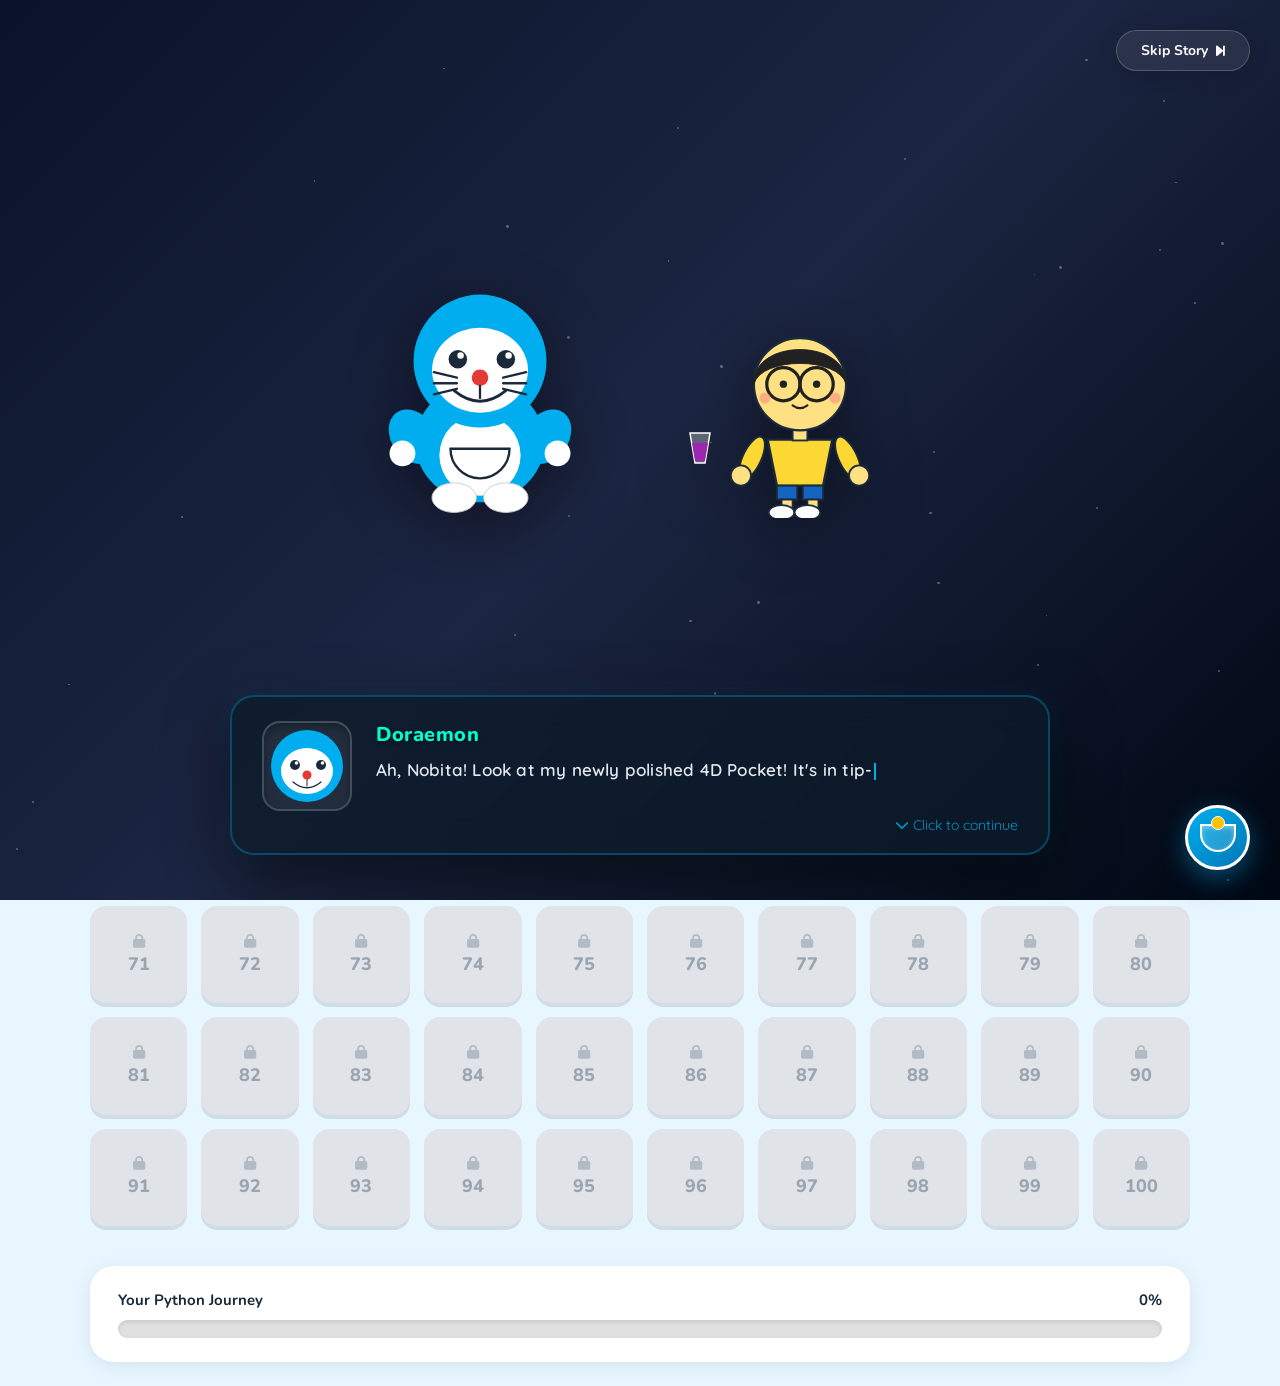
==== pybe/home.html @ c2399c95 "Fix returning to story mode on back navigation by correcting expectedLevel reset logic" ====
<!DOCTYPE html>
<html lang="en">
<head>
    <meta charset="UTF-8">
    <meta name="viewport" content="width=device-width, initial-scale=1.0">
    <title>PyBe — Choose Your Level</title>
    <link rel="preconnect" href="https://fonts.googleapis.com">
    <link href="https://fonts.googleapis.com/css2?family=Nunito:wght@400;600;700;800;900&family=Quicksand:wght@400;500;600;700&family=Fira+Code&display=swap" rel="stylesheet">
    <link rel="stylesheet" href="https://cdnjs.cloudflare.com/ajax/libs/font-awesome/6.5.0/css/all.min.css">
    <link rel="stylesheet" href="css/style.css">
</head>
<body>

    <!-- ===== SKY BACKGROUND ===== -->
    <div class="sky-bg" id="skyBg">
        <!-- Sun (morning & day) -->
        <div class="sky-sun" id="skySun"></div>

        <!-- Evening glow -->
        <div class="evening-glow"></div>

        <!-- Night moon -->
        <div class="night-moon"></div>

        <!-- Night stars container -->
        <div class="night-stars" id="nightStars"></div>

        <!-- Clouds -->
        <div class="cloud c1"></div>
        <div class="cloud c2"></div>
        <div class="cloud c3"></div>
        <div class="cloud c4"></div>
        <div class="cloud c5"></div>
    </div>

    <!-- ===== FLOATING GADGETS ===== -->
    <div class="gadget-icon anywhere-door">
        <div class="door-frame">
            <div class="door-inner"></div>
        </div>
    </div>
    <div class="gadget-icon helicopter">
        <div class="heli-body"></div>
        <div class="heli-blade"></div>
        <div class="heli-tail"></div>
    </div>
    <div class="gadget-icon flashlight">
        <div class="flashlight-body"></div>
        <div class="flashlight-beam"></div>
    </div>
    <div class="gadget-icon gadget-gear g1"><i class="fas fa-cog"></i></div>
    <div class="gadget-icon gadget-gear g2"><i class="fas fa-star"></i></div>
    <div class="gadget-icon gadget-gear g3"><i class="fas fa-bolt"></i></div>

    <!-- ===== DORAEMON CORNER MASCOT ===== -->
    <div class="mascot-corner" id="mascotCorner">
        <div class="mascot-bubble" id="mascotBubble">
            <p class="mascot-text" id="mascotText"></p>
        </div>
        <div class="mascot-doraemon" id="mascotDoraemon">
            <svg viewBox="0 0 200 260" xmlns="http://www.w3.org/2000/svg">
                <!-- Body -->
                <ellipse cx="100" cy="178" rx="70" ry="65" fill="#00AEEF"/>
                <!-- White belly -->
                <ellipse cx="100" cy="192" rx="44" ry="44" fill="#FFFFFF"/>
                <!-- Red bow -->
                <circle cx="79" cy="130" r="14" fill="#E53935"/>
                <circle cx="121" cy="130" r="14" fill="#E53935"/>
                <polygon points="100,122 91,137 109,137" fill="#E53935"/>
                <!-- Head -->
                <circle cx="100" cy="90" r="72" fill="#00AEEF"/>
                <!-- White face -->
                <ellipse cx="100" cy="100" rx="52" ry="46" fill="#FFFFFF"/>
                <!-- Eyes -->
                <ellipse cx="74" cy="86" rx="15" ry="18" fill="#FFFFFF"/>
                <ellipse cx="126" cy="86" rx="15" ry="18" fill="#FFFFFF"/>
                <circle cx="76" cy="88" r="10" fill="#1A2A3A"/>
                <circle cx="128" cy="88" r="10" fill="#1A2A3A"/>
                <circle cx="79" cy="84" r="3.5" fill="#FFFFFF"/>
                <circle cx="131" cy="84" r="3.5" fill="#FFFFFF"/>
                <!-- Nose -->
                <circle cx="100" cy="108" r="9" fill="#E53935"/>
                <line x1="100" y1="117" x2="100" y2="130" stroke="#1A2A3A" stroke-width="2.5" stroke-linecap="round"/>
                <!-- Smile -->
                <path d="M 72 122 Q 100 145 128 122" stroke="#1A2A3A" stroke-width="3" fill="none" stroke-linecap="round"/>
                <!-- Whiskers -->
                <line x1="50" y1="102" x2="75" y2="108" stroke="#1A2A3A" stroke-width="2.5" stroke-linecap="round"/>
                <line x1="50" y1="114" x2="75" y2="114" stroke="#1A2A3A" stroke-width="2.5" stroke-linecap="round"/>
                <line x1="50" y1="126" x2="75" y2="120" stroke="#1A2A3A" stroke-width="2.5" stroke-linecap="round"/>
                <line x1="150" y1="102" x2="125" y2="108" stroke="#1A2A3A" stroke-width="2.5" stroke-linecap="round"/>
                <line x1="150" y1="114" x2="125" y2="114" stroke="#1A2A3A" stroke-width="2.5" stroke-linecap="round"/>
                <line x1="150" y1="126" x2="125" y2="120" stroke="#1A2A3A" stroke-width="2.5" stroke-linecap="round"/>
                <!-- Ears -->
                <circle cx="52" cy="30" r="20" fill="#00AEEF"/>
                <circle cx="148" cy="30" r="20" fill="#00AEEF"/>
                <circle cx="52" cy="30" r="11" fill="#E53935"/>
                <circle cx="148" cy="30" r="11" fill="#E53935"/>
                <!-- Arms -->
                <ellipse cx="28" cy="172" rx="24" ry="32" fill="#00AEEF" transform="rotate(-35 28 172)"/>
                <ellipse cx="172" cy="172" rx="24" ry="32" fill="#00AEEF" transform="rotate(35 172 172)"/>
                <!-- Legs -->
                <ellipse cx="68" cy="238" rx="26" ry="18" fill="#00AEEF"/>
                <ellipse cx="132" cy="238" rx="26" ry="18" fill="#00AEEF"/>
                <!-- Pocket -->
                <ellipse cx="100" cy="208" rx="28" ry="20" fill="#FFC107" opacity="0.75"/>
            </svg>
        </div>
    </div>

    <!-- ===== HOVER TOOLTIP ===== -->
    <div class="level-tooltip" id="levelTooltip">
        <div class="tooltip-title" id="tooltipTitle"></div>
        <div class="tooltip-concept" id="tooltipConcept"></div>
    </div>

    <!-- ===== MAIN WRAPPER ===== -->
    <div class="home-wrapper" id="homeWrapper">

        <!-- Navbar -->
        <div class="navbar">
            <div class="nav-logo">
                <svg width="36" height="36" viewBox="0 0 200 220" xmlns="http://www.w3.org/2000/svg">
                    <ellipse cx="100" cy="155" rx="65" ry="60" fill="#00AEEF"/>
                    <ellipse cx="100" cy="165" rx="40" ry="40" fill="#FFFFFF"/>
                    <circle cx="80" cy="115" r="12" fill="#E53935"/>
                    <circle cx="120" cy="115" r="12" fill="#E53935"/>
                    <polygon points="100,108 92,122 108,122" fill="#E53935"/>
                    <circle cx="100" cy="80" r="68" fill="#00AEEF"/>
                    <ellipse cx="100" cy="88" rx="50" ry="42" fill="#FFFFFF"/>
                    <ellipse cx="75" cy="75" rx="14" ry="17" fill="#FFFFFF"/>
                    <ellipse cx="125" cy="75" rx="14" ry="17" fill="#FFFFFF"/>
                    <circle cx="77" cy="77" r="9" fill="#1A2A3A"/>
                    <circle cx="127" cy="77" r="9" fill="#1A2A3A"/>
                    <circle cx="80" cy="73" r="3" fill="#FFFFFF"/>
                    <circle cx="130" cy="73" r="3" fill="#FFFFFF"/>
                    <circle cx="100" cy="95" r="8" fill="#E53935"/>
                    <path d="M 75 110 Q 100 130 125 110" stroke="#1A2A3A" stroke-width="2.5" fill="none" stroke-linecap="round"/>
                    <circle cx="55" cy="28" r="18" fill="#00AEEF"/>
                    <circle cx="145" cy="28" r="18" fill="#00AEEF"/>
                    <circle cx="55" cy="28" r="10" fill="#E53935"/>
                    <circle cx="145" cy="28" r="10" fill="#E53935"/>
                    <ellipse cx="38" cy="150" rx="18" ry="25" fill="#00AEEF" transform="rotate(-20 38 150)"/>
                    <ellipse cx="162" cy="150" rx="18" ry="25" fill="#00AEEF" transform="rotate(20 162 150)"/>
                    <ellipse cx="70" cy="210" rx="22" ry="16" fill="#00AEEF"/>
                    <ellipse cx="130" cy="210" rx="22" ry="16" fill="#00AEEF"/>
                </svg>
                Py<span>Be</span>
            </div>
            <div class="nav-progress">
                <i class="fas fa-fire"></i>
                <span id="navProgressText">0 / 100 Cleared</span>
            </div>
            <div class="nav-streak" id="navStreak" style="display:none;">
                <i class="fas fa-fire streak-flame"></i>
                <span id="navStreakText"></span>
            </div>
        </div>

        <!-- Level Grid -->
        <div class="level-grid" id="levelGrid"></div>

        <!-- Progress Bar Section -->
        <div class="progress-section">
            <div class="progress-label">
                <span>Your Python Journey</span>
                <span id="progressPercent">0%</span>
            </div>
            <div class="progress-track">
                <div class="progress-fill" id="progressFill"></div>
            </div>
        </div>

    </div><!-- end home-wrapper -->

    <!-- ===== GADGET UNLOCK OVERLAY ===== -->
    <div class="gadget-unlock-overlay" id="gadgetUnlockOverlay">
        <div class="portal-effect"></div>
        <div class="unlock-card">
            <div class="unlock-title">New Gadget Unlocked!</div>
            <div class="unlock-gadget-icon" id="unlockGadgetIcon">🚁</div>
            <div class="unlock-name" id="unlockGadgetName">Bamboo Copter</div>
            <div class="unlock-desc" id="unlockGadgetDesc">Flies over code obstacles. Unlocks advanced stepper shortcuts.</div>
            <button class="claim-btn" id="claimGadgetBtn">Claim Gadget 🎒</button>
        </div>
    </div>

    <!-- ===== POCKET INVENTORY MODAL ===== -->
    <div class="pocket-modal" id="pocketModal">
        <div class="pocket-content">
            <div class="pocket-header">
                <div class="pocket-title">
                    <i class="fas fa-shopping-bag"></i> Nobita's 4D Pocket
                </div>
                <button class="pocket-close" id="pocketCloseBtn">
                    <i class="fas fa-times"></i>
                </button>
            </div>
            <div class="pocket-grid" id="pocketGrid">
                <!-- Populated by JS -->
            </div>
            <div class="gadget-detail-panel" id="gadgetDetailPanel">
                <div class="gadget-detail-header">
                    <div class="gadget-detail-icon" id="detailGadgetIcon">🚁</div>
                    <div class="gadget-detail-title-block">
                        <div class="gadget-detail-title" id="detailGadgetTitle">Bamboo Copter</div>
                        <div class="gadget-detail-milestone" id="detailGadgetMilestone">Unlocked at Level 10</div>
                    </div>
                </div>
                <div class="gadget-detail-desc" id="detailGadgetDesc">Flies over code obstacles. Unlocks advanced stepper shortcuts.</div>
            </div>
        </div>
    </div>

    <!-- Confetti Canvas -->
    <canvas id="confetti-canvas"></canvas>

    <script src="js/progress.js"></script>
    <script src="js/levels_data.js"></script>
    <script src="js/levels.js"></script>
    <script src="js/floating_pocket.js"></script>
    <script src="js/xp_system.js"></script>
    <script>
    (function () {
        const TOTAL_LEVELS = 100;

        // ── Day / Night cycle ──────────────────────────────────
        const hour = new Date().getHours();
        let timePeriod = 'day';
        if (hour >= 6 && hour < 9)       timePeriod = 'morning';
        else if (hour >= 9 && hour < 17)  timePeriod = 'day';
        else if (hour >= 17 && hour < 20) timePeriod = 'evening';
        else                              timePeriod = 'night';

        document.body.classList.add(`time-${timePeriod}`);

        // Generate random stars for night sky
        if (timePeriod === 'night') {
            const starsContainer = document.getElementById('nightStars');
            if (starsContainer) {
                for (let i = 0; i < 60; i++) {
                    const star = document.createElement('div');
                    star.className = 'night-star';
                    star.style.cssText = `
                        left: ${Math.random() * 100}%;
                        top:  ${Math.random() * 70}%;
                        width:  ${Math.random() * 3 + 1}px;
                        height: ${Math.random() * 3 + 1}px;
                        animation-delay: ${Math.random() * 3}s;
                        animation-duration: ${Math.random() * 2 + 1.5}s;
                    `;
                    starsContainer.appendChild(star);
                }
            }
        }

        // One-time reset to ensure testing progress starts fresh
        if (!localStorage.getItem('pybe_journey_reset_v5')) {
            localStorage.removeItem('pybe_progress_v1');
            localStorage.removeItem('pybe_student_name');
            localStorage.removeItem('pybe_project_code');
            localStorage.removeItem('pybe_github_link');
            localStorage.removeItem('pybe_project_type');
            localStorage.setItem('pybe_journey_reset_v5', 'true');
        }

        // ── Load progress ──────────────────────────────────────
        let progress = window.PyBe ? window.PyBe.getProgress() : { currentLevel: 0, completed: [] };


        // ── Build 10×10 grid ────────────────────────────────────
        const grid = document.getElementById('levelGrid');
        
        function buildGrid() {
            if (!grid) return;
            grid.innerHTML = '';
            for (let lvl = 1; lvl <= TOTAL_LEVELS; lvl++) {
                const card = document.createElement('div');
                card.className = 'level-card';
                card.dataset.level = lvl;

                let state = 'locked';
                if (progress.completed.includes(lvl)) state = 'completed';
                else if (progress.currentLevel > 0 && lvl <= progress.currentLevel) state = 'unlocked';
                card.classList.add(state);

                if (lvl === progress.currentLevel && state === 'unlocked') {
                    card.classList.add('current');
                }

                // Locked cards still show their level number (greyed out) with a lock icon
                if (state === 'locked') {
                    card.innerHTML = `
                        <i class="fas fa-lock" style="font-size: clamp(10px, 2vw, 14px); margin-bottom: 4px; opacity: 0.65;"></i>
                        <span class="card-num">${lvl}</span>
                    `;
                } else {
                    // Stars for completed based on attempts
                    let starsHTML = '';
                    if (state === 'completed') {
                        const attempts = (progress.attempts && progress.attempts[lvl]) || 1;
                        let stars = 5;
                        if (attempts === 2) stars = 4;
                        else if (attempts === 3) stars = 3;
                        else if (attempts === 4 || attempts === 5) stars = 2;
                        else if (attempts > 5) stars = 1;

                        starsHTML = `<div class="card-stars">${Array(stars).fill('<i class="fas fa-star"></i>').join('')}</div>`;
                    }
                    card.innerHTML = `
                        ${starsHTML}
                        <span class="card-num">${lvl}</span>
                        ${state === 'completed' ? '<i class="fas fa-check card-check"></i>' : ''}
                    `;
                }

                // Click handler
                card.addEventListener('click', () => {
                    if (state === 'locked') {
                        card.classList.remove('shake');
                        void card.offsetWidth; // reflow to restart animation
                        card.classList.add('shake');
                        return;
                    }
                    window.location.href = `level.html?id=${lvl}`;
                });

                // 3D tilt + tooltip
                card.addEventListener('mousemove', (e) => {
                    if (state === 'locked') return;
                    const rect = card.getBoundingClientRect();
                    const x = e.clientX - rect.left;
                    const y = e.clientY - rect.top;
                    const centerX = rect.width / 2;
                    const centerY = rect.height / 2;
                    const rotateX = ((y - centerY) / centerY) * -12;
                    const rotateY = ((x - centerX) / centerX) * 12;
                    card.style.transform = `perspective(600px) rotateX(${rotateX}deg) rotateY(${rotateY}deg) translateY(-4px)`;

                    // Tooltip positioning
                    const tooltip = document.getElementById('levelTooltip');
                    const ttTitle = document.getElementById('tooltipTitle');
                    const ttConcept = document.getElementById('tooltipConcept');
                    if (tooltip) {
                        const lvlData = window.levels && window.levels[lvl - 1];
                        const chapterTitles = [
                            'First Steps', 'Variables', 'User Input', 'Conditions',
                            'Loops', 'Functions', 'Lists', 'Dictionaries',
                            'File Handling', 'Projects'
                        ];
                        const chapter = chapterTitles[Math.floor((lvl - 1) / 10)] || 'Projects';

                        if (lvlData) {
                            if (ttTitle) ttTitle.textContent = `Level ${lvl} — ${lvlData.title}`;
                            if (ttConcept) ttConcept.textContent = lvlData.concept;
                        } else {
                            if (ttTitle) ttTitle.textContent = `Level ${lvl}`;
                            if (ttConcept) ttConcept.textContent = `Chapter: ${chapter}`;
                        }
                        const tx = e.clientX + 16;
                        const ty = e.clientY - 10;
                        tooltip.style.left = tx + 'px';
                        tooltip.style.top  = ty + 'px';
                        tooltip.classList.add('visible');
                    }
                });

                card.addEventListener('mouseleave', () => {
                    card.style.transform = '';
                    const tooltip = document.getElementById('levelTooltip');
                    if (tooltip) tooltip.classList.remove('visible');
                });

                grid.appendChild(card);
            }
        }

        buildGrid();

        // ── Update progress display ─────────────────────────────
        const completed = progress.completed.length;
        const pct = Math.round((completed / TOTAL_LEVELS) * 100);

        const navText = document.getElementById('navProgressText');
        if (navText) navText.textContent = `${completed} / ${TOTAL_LEVELS} Cleared`;

        // Streak display
        const streak = progress.streak || 0;
        const streakEl = document.getElementById('navStreak');
        const streakTextEl = document.getElementById('navStreakText');
        if (streak > 0 && streakEl && streakTextEl) {
            streakEl.style.display = 'flex';
            streakTextEl.textContent = `${streak} day streak`;
        }

        const pctText = document.getElementById('progressPercent');
        if (pctText) pctText.textContent = `${pct}%`;

        const fill = document.getElementById('progressFill');
        if (fill) fill.style.width = `${pct}%`;

        // ── Doraemon Mascot messages ─────────────────────────
        const mascotText     = document.getElementById('mascotText');
        const mascotBubble   = document.getElementById('mascotBubble');
        const mascotDoraemon = document.getElementById('mascotDoraemon');
        const currentLvl = progress.currentLevel;

        function pickMessage(lvl) {
            if (completed === 100)         return { mood: 'excited', text: "YOU DID IT! 🎉 All 100 levels conquered! You are now a TRUE Python wizard! 🌟" };
            if (lvl === 0 && completed === 0) return { mood: 'happy',   text: "Welcome! Are you ready to start your Python journey? 🚀" };
            if (lvl === 1 && completed === 0) return { mood: 'happy',   text: "Hey future Python wizard! I'm Doraemon. Pick a level and let's start the adventure! 🚀" };
            if (lvl <= 5)                  return { mood: 'happy',   text: "You're off to a great start! Every Python master was once a beginner. Keep going! 💪" };
            if (lvl <= 15)                 return { mood: 'happy',   text: "Variables are like magic boxes — store anything in them! You're doing amazing! ✨" };
            if (lvl <= 30)                 return { mood: 'happy',   text: "Conditionals are like my Anywhere Door — different choices, different paths! 🚪" };
            if (lvl <= 50)                 return { mood: 'happy',   text: "Loops spin like my Bamboo Copter — round and round until the job is done! 🔄" };
            if (lvl <= 70)                 return { mood: 'happy',   text: "Halfway champion! Functions are like my gadget pouch — pack once, use anywhere! 🎒" };
            if (lvl <= 90)                 return { mood: 'happy',   text: "Advanced zone! Lists & dictionaries are like my pocket — organized power! 📦" };
            return { mood: 'happy', text: "Almost at Level 100! You're unstoppable — like a true Python hero! 🏆" };
        }

        const msg = pickMessage(currentLvl);
        if (mascotText)     mascotText.textContent = msg.text;
        if (mascotDoraemon) mascotDoraemon.className = `mascot-doraemon mood-${msg.mood}`;

        // Show bubble after short delay
        setTimeout(() => { if (mascotBubble) mascotBubble.classList.add('visible'); }, 1800);

        // Toggle bubble on mascot click
        if (mascotDoraemon) {
            mascotDoraemon.addEventListener('click', () => {
                if (mascotBubble) mascotBubble.classList.toggle('visible');
            });
        }

        // ── Confetti on completed levels ─────────────────────────
        const confettiCanvas = document.getElementById('confetti-canvas');
        
        function triggerConfettiExplosion() {
            if (!confettiCanvas) return;
            confettiCanvas.height = window.innerHeight;
            confettiCanvas.width = window.innerWidth;
            const ctx = confettiCanvas.getContext('2d');
            const pieces = [];
            const colors = ['#00AEEF', '#E53935', '#FFC107', '#4CAF50', '#FF69B4', '#9C27B0'];

            for (let i = 0; i < 80; i++) {
                pieces.push({
                    x: Math.random() * confettiCanvas.width,
                    y: Math.random() * confettiCanvas.height - confettiCanvas.height,
                    w: Math.random() * 10 + 5,
                    h: Math.random() * 6 + 3,
                    color: colors[Math.floor(Math.random() * colors.length)],
                    rot: Math.random() * 360,
                    rotSpeed: (Math.random() - 0.5) * 8,
                    speedY: Math.random() * 3 + 2,
                    speedX: (Math.random() - 0.5) * 2,
                    osc: Math.random() * Math.PI * 2,
                });
            }

            let frame = 0;
            function drawConfetti() {
                ctx.clearRect(0, 0, confettiCanvas.width, confettiCanvas.height);
                pieces.forEach(p => {
                    p.y += p.speedY;
                    p.x += p.speedX + Math.sin(p.osc) * 0.5;
                    p.osc += 0.04;
                    p.rot += p.rotSpeed;

                    ctx.save();
                    ctx.translate(p.x, p.y);
                    ctx.rotate(p.rot * Math.PI / 180);
                    ctx.fillStyle = p.color;
                    ctx.globalAlpha = p.y > confettiCanvas.height ? Math.max(0, 1 - (p.y - confettiCanvas.height) / 200) : 1;
                    ctx.fillRect(-p.w / 2, -p.h / 2, p.w, p.h);
                    ctx.restore();
                });
                frame++;
                if (frame < 180) requestAnimationFrame(drawConfetti);
                else ctx.clearRect(0, 0, confettiCanvas.width, confettiCanvas.height);
            }
            drawConfetti();
        }

        if (confettiCanvas && completed > 0) {
            triggerConfettiExplosion();
        }

        // ── Level Unlock Animation ─────────────────────────────
        function animateLevelUnlock(levelId) {
            const card = document.querySelector(`.level-card[data-level="${levelId}"]`);
            if (!card) return;
            
            card.scrollIntoView({ behavior: 'smooth', block: 'center' });
            
            card.style.transition = 'all 0.8s cubic-bezier(0.175, 0.885, 0.32, 1.275)';
            card.style.transform = 'scale(1.4) rotate(8deg)';
            card.style.boxShadow = '0 0 35px rgba(0, 174, 239, 0.8)';
            card.style.zIndex = '1000';
            
            setTimeout(() => {
                card.style.transform = 'scale(1)';
                card.style.boxShadow = '';
                card.style.zIndex = '';
                triggerConfettiExplosion();
            }, 1000);
        }

        // ── Full-Screen Animated Story Mode ──────────────────────────
        function showStoryMode() {
            const storyContainer = document.createElement('div');
            storyContainer.className = 'story-container';
            storyContainer.id = 'storyContainer';
            
            // Build Cinematic Stars
            let starsHTML = '';
            for (let i = 0; i < 40; i++) {
                const left = Math.random() * 100;
                const top = Math.random() * 100;
                const size = Math.random() * 2 + 1;
                const delay = Math.random() * 3;
                starsHTML += `<div class="story-star" style="left:${left}%; top:${top}%; width:${size}px; height:${size}px; animation-delay:${delay}s;"></div>`;
            }

            storyContainer.innerHTML = `
                <div class="story-stars">${starsHTML}</div>
                <button class="story-skip-btn" id="storySkipBtn">
                    <span>Skip Story</span>
                    <i class="fas fa-step-forward"></i>
                </button>
                
                <div class="story-scene">
                    <!-- Doraemon character on the left -->
                    <div class="story-character story-doraemon float" id="storyDoraemon">
                        <svg viewBox="0 0 200 260" width="100%" height="100%" xmlns="http://www.w3.org/2000/svg">
                            <!-- Body -->
                            <ellipse cx="100" cy="178" rx="70" ry="65" fill="#00AEEF"/>
                            <!-- White belly -->
                            <ellipse cx="100" cy="192" rx="44" ry="44" fill="#FFFFFF"/>
                            <!-- Red bow -->
                            <circle cx="79" cy="130" r="14" fill="#E53935"/>
                            <circle cx="121" cy="130" r="14" fill="#E53935"/>
                            <polygon points="100,122 91,137 109,137" fill="#E53935"/>
                            <!-- Head -->
                            <circle cx="100" cy="90" r="72" fill="#00AEEF"/>
                            <!-- White face -->
                            <ellipse cx="100" cy="100" rx="52" ry="46" fill="#FFFFFF"/>
                            <!-- Eyes -->
                            <g id="doraEyes">
                                <ellipse cx="74" cy="86" rx="15" ry="18" fill="#FFFFFF"/>
                                <ellipse cx="126" cy="86" rx="15" ry="18" fill="#FFFFFF"/>
                                <circle cx="76" cy="88" r="10" fill="#1A2A3A"/>
                                <circle cx="128" cy="88" r="10" fill="#1A2A3A"/>
                                <circle cx="79" cy="84" r="3.5" fill="#FFFFFF"/>
                                <circle cx="131" cy="84" r="3.5" fill="#FFFFFF"/>
                            </g>
                            <!-- Nose -->
                            <circle cx="100" cy="108" r="9" fill="#E53935"/>
                            <line x1="100" y1="117" x2="100" y2="130" stroke="#1A2A3A" stroke-width="2.5" stroke-linecap="round"/>
                            <!-- Smile -->
                            <path id="doraMouth" d="M 72 122 Q 100 145 128 122" stroke="#1A2A3A" stroke-width="3" fill="none" stroke-linecap="round"/>
                            <!-- Whiskers -->
                            <line x1="50" y1="102" x2="75" y2="108" stroke="#1A2A3A" stroke-width="2.5" stroke-linecap="round"/>
                            <line x1="50" y1="114" x2="75" y2="114" stroke="#1A2A3A" stroke-width="2.5" stroke-linecap="round"/>
                            <line x1="50" y1="126" x2="75" y2="120" stroke="#1A2A3A" stroke-width="2.5" stroke-linecap="round"/>
                            <line x1="150" y1="102" x2="125" y2="108" stroke="#1A2A3A" stroke-width="2.5" stroke-linecap="round"/>
                            <line x1="150" y1="114" x2="125" y2="114" stroke="#1A2A3A" stroke-width="2.5" stroke-linecap="round"/>
                            <line x1="150" y1="126" x2="125" y2="120" stroke="#1A2A3A" stroke-width="2.5" stroke-linecap="round"/>
                            <!-- Arms -->
                            <ellipse cx="28" cy="172" rx="24" ry="32" fill="#00AEEF" transform="rotate(-35 28 172)"/>
                            <ellipse cx="172" cy="172" rx="24" ry="32" fill="#00AEEF" transform="rotate(35 172 172)"/>
                            <circle cx="16" cy="190" r="14" fill="#FFFFFF"/>
                            <circle cx="184" cy="190" r="14" fill="#FFFFFF"/>
                            <!-- Legs -->
                            <ellipse cx="72" cy="238" rx="24" ry="16" fill="#FFFFFF" stroke="#CCCCCC" stroke-width="1"/>
                            <ellipse cx="128" cy="238" rx="24" ry="16" fill="#FFFFFF" stroke="#CCCCCC" stroke-width="1"/>
                            <!-- Pocket -->
                            <path id="doraPocket" d="M 68 185 A 32 32 0 0 0 132 185 Z" fill="#FFFFFF" stroke="#1A2A3A" stroke-width="2.5"/>
                        </svg>
                        <div class="sparks-container"></div>
                    </div>

                    <!-- Nobita character on the right -->
                    <div class="story-character story-nobita float" id="storyNobita">
                        <svg viewBox="0 0 200 260" width="100%" height="100%" xmlns="http://www.w3.org/2000/svg">
                            <!-- Body / Clothes -->
                            <!-- Yellow Shirt -->
                            <path d="M 65 175 L 135 175 L 125 225 L 75 225 Z" fill="#FDD835" stroke="#1A2A3A" stroke-width="2.5"/>
                            <rect x="75" y="225" width="22" height="15" fill="#1565C0" stroke="#1A2A3A" stroke-width="2"/> <!-- blue shorts left -->
                            <rect x="103" y="225" width="22" height="15" fill="#1565C0" stroke="#1A2A3A" stroke-width="2"/> <!-- blue shorts right -->
                            <!-- Arms -->
                            <ellipse cx="48" cy="195" rx="10" ry="25" fill="#FDD835" transform="rotate(25 48 195)" stroke="#1A2A3A" stroke-width="2"/>
                            <circle cx="36" cy="214" r="11" fill="#FFE082" stroke="#1A2A3A" stroke-width="2"/> <!-- Left hand -->
                            <ellipse cx="152" cy="195" rx="10" ry="25" fill="#FDD835" transform="rotate(-25 152 195)" stroke="#1A2A3A" stroke-width="2"/>
                            <circle cx="164" cy="214" r="11" fill="#FFE082" stroke="#1A2A3A" stroke-width="2"/> <!-- Right hand -->
                            <!-- Legs -->
                            <rect x="80" y="240" width="12" height="16" fill="#FFE082" stroke="#1A2A3A" stroke-width="2"/>
                            <rect x="108" y="240" width="12" height="16" fill="#FFE082" stroke="#1A2A3A" stroke-width="2"/>
                            <ellipse cx="80" cy="254" rx="14" ry="8" fill="#FFFFFF" stroke="#1A2A3A" stroke-width="2"/>
                            <ellipse cx="108" cy="254" rx="14" ry="8" fill="#FFFFFF" stroke="#1A2A3A" stroke-width="2"/>
                            <!-- Neck -->
                            <rect x="92" y="160" width="16" height="16" fill="#FFE082" stroke="#1A2A3A" stroke-width="2"/>
                            <!-- Head -->
                            <circle cx="100" cy="115" r="50" fill="#FFE082" stroke="#1A2A3A" stroke-width="2.5"/>
                            <!-- Hair -->
                            <path d="M 50 115 C 48 65, 152 65, 150 115 C 142 85, 58 85, 50 115 Z" fill="#212121" stroke="#212121" stroke-width="1"/>
                            <!-- Glasses -->
                            <circle cx="82" cy="115" r="18" fill="none" stroke="#212121" stroke-width="3.5"/>
                            <circle cx="118" cy="115" r="18" fill="none" stroke="#212121" stroke-width="3.5"/>
                            <line x1="100" y1="115" x2="100" y2="115" stroke="#212121" stroke-width="3.5"/> <!-- bridge -->
                            <!-- Eyes -->
                            <g id="nobiEyes">
                                <circle cx="82" cy="115" r="4" fill="#212121"/>
                                <circle cx="118" cy="115" r="4" fill="#212121"/>
                            </g>
                            <!-- Cheeks (Blush) -->
                            <circle cx="62" cy="130" r="6" fill="#FF8A80" opacity="0.6"/>
                            <circle cx="138" cy="130" r="6" fill="#FF8A80" opacity="0.6"/>
                            <!-- Mouth -->
                            <path id="nobiMouth" d="M 92 138 Q 100 144 108 138" stroke="#212121" stroke-width="2.5" fill="none" stroke-linecap="round"/>
                        </svg>
                        <!-- Juice glass in hand -->
                        <div class="juice-glass" id="juiceGlass">
                            <svg viewBox="0 0 30 40" width="100%" height="100%">
                                <path d="M 5 5 L 25 5 L 20 35 L 10 35 Z" fill="rgba(255,255,255,0.3)" stroke="#fff" stroke-width="1.5"/>
                                <path d="M 7 15 L 23 15 L 20 33 L 10 33 Z" fill="#9c27b0"/>
                            </svg>
                        </div>
                    </div>
                </div>

                <div class="story-dialogue-box" id="storyDialogueBox">
                    <div class="dialogue-avatar-container" id="dialogueAvatar">
                        <!-- Initialized by JS -->
                    </div>
                    <div class="dialogue-text-container">
                        <div class="dialogue-speaker-name" id="dialogueSpeaker">Doraemon</div>
                        <div class="dialogue-subtitles" id="dialogueText">...</div>
                        <div class="dialogue-next-prompt"><i class="fas fa-chevron-down"></i> Click to continue</div>
                    </div>
                </div>

                <div class="story-cta-container">
                    <button class="story-cta-btn" id="storyCtaBtn">
                        Start Python Adventure 🚀
                    </button>
                </div>
            `;

            document.body.appendChild(storyContainer);

            // Dialogue sequence data
            const storySteps = [
                {
                    speaker: "Doraemon",
                    mood: "happy",
                    text: "Ah, Nobita! Look at my newly polished 4D Pocket! It's in tip-top shape today!",
                    action: () => {}
                },
                {
                    speaker: "Nobita",
                    mood: "happy",
                    text: "Wow Doraemon, that's amazing! Hey, check out this grape juice I got!",
                    action: () => {}
                },
                {
                    speaker: "Nobita",
                    mood: "tripping",
                    text: "Whoa-whoa! *TRIPS* ... AHHH!",
                    action: () => {
                        const nobi = document.getElementById('storyNobita');
                        const dora = document.getElementById('storyDoraemon');
                        if (nobi) {
                            nobi.classList.remove('float');
                            nobi.classList.add('trip');
                        }
                        
                        setTimeout(() => {
                            const splash = document.createElement('div');
                            splash.className = 'juice-liquid-splash spill';
                            document.querySelector('.story-scene').appendChild(splash);
                            
                            const glass = document.getElementById('juiceGlass');
                            if (glass) glass.style.opacity = '0';
                            
                            setTimeout(() => {
                                if (dora) {
                                    dora.classList.remove('float');
                                    dora.classList.add('shocked');
                                    dora.classList.add('flash-red');
                                    updateMainCharacterExpressions('Doraemon', 'shocked');
                                }
                                
                                const sparksCont = document.querySelector('.sparks-container');
                                if (sparksCont) {
                                    for (let i = 0; i < 20; i++) {
                                        const spark = document.createElement('div');
                                        spark.className = 'spark-particle';
                                        const angle = Math.random() * Math.PI * 2;
                                        const dist = Math.random() * 80 + 30;
                                        spark.style.setProperty('--dx', Math.cos(angle) * dist + 'px');
                                        spark.style.setProperty('--dy', Math.sin(angle) * dist + 'px');
                                        spark.style.left = '50px';
                                        spark.style.top = '100px';
                                        spark.style.animationDelay = Math.random() * 0.3 + 's';
                                        sparksCont.appendChild(spark);
                                    }
                                }
                            }, 600);
                        }, 200);
                    }
                },
                {
                    speaker: "Doraemon",
                    mood: "shocked",
                    text: "B-BZZZTT! Nobita! The 4D pocket is short-circuiting! The dimensional lock is failing!",
                    action: () => {}
                },
                {
                    speaker: "Doraemon",
                    mood: "shocked",
                    text: "OH NO! The pocket is emptying! All my gadgets... they are scattering across the space-time continuum!",
                    action: () => {
                        const scene = document.querySelector('.story-scene');
                        const icons = ['🚪', '🚁', '🔦', '🍞', '🔔', '⭐', '⚙️', '🎒', '🌟', '🔑', '⚡', '🤖', '📖', '💾'];
                        for (let i = 0; i < 25; i++) {
                            setTimeout(() => {
                                const gad = document.createElement('div');
                                gad.className = 'scatter-gadget';
                                gad.innerHTML = icons[Math.floor(Math.random() * icons.length)];
                                const angle = Math.random() * Math.PI * 2;
                                const dist = Math.random() * 500 + 300;
                                gad.style.setProperty('--tx', Math.cos(angle) * dist + 'px');
                                gad.style.setProperty('--ty', (Math.sin(angle) * dist - 150) + 'px');
                                gad.style.setProperty('--rot', (Math.random() * 720 - 360) + 'deg');
                                gad.style.left = '35%';
                                gad.style.bottom = '120px';
                                scene.appendChild(gad);
                                setTimeout(() => gad.remove(), 2000);
                            }, i * 50);
                        }
                    }
                },
                {
                    speaker: "Nobita",
                    mood: "sad",
                    text: "I'm so sorry, Doraemon! What do we do now?! The pocket is completely broken!",
                    action: () => {
                        const nobi = document.getElementById('storyNobita');
                        const dora = document.getElementById('storyDoraemon');
                        if (nobi) nobi.classList.add('shake-panicked');
                        if (dora && !dora.querySelector('.tear-stream')) {
                            const tL = document.createElement('div');
                            tL.className = 'tear-stream left';
                            const tR = document.createElement('div');
                            tR.className = 'tear-stream right';
                            dora.appendChild(tL);
                            dora.appendChild(tR);
                        }
                    }
                },
                {
                    speaker: "Doraemon",
                    mood: "sad",
                    text: "The pocket's recovery matrix runs on Python code! The only way to retrieve the gadgets is to solve the logic cores of the 100 Python dimensions!",
                    action: () => {}
                },
                {
                    speaker: "Nobita",
                    mood: "sad",
                    text: "Python?! But I don't know how to code! I'm just a kid, Doraemon! I'll fail!",
                    action: () => {}
                },
                {
                    speaker: "Doraemon",
                    mood: "determined",
                    text: "Don't worry, I'll guide you step-by-step! Align the 100 code dimensions, and my pocket will be repaired!",
                    action: () => {
                        const nobi = document.getElementById('storyNobita');
                        const dora = document.getElementById('storyDoraemon');
                        if (dora) {
                            const tears = dora.querySelectorAll('.tear-stream');
                            tears.forEach(t => t.remove());
                            dora.classList.remove('shocked');
                            dora.classList.remove('flash-red');
                            dora.classList.add('float');
                            updateMainCharacterExpressions('Doraemon', 'determined');
                        }
                        if (nobi) {
                            nobi.classList.remove('shake-panicked');
                            nobi.classList.add('float');
                            updateMainCharacterExpressions('Nobita', 'determined');
                        }
                    }
                },
                {
                    speaker: "Nobita",
                    mood: "determined",
                    text: "Okay... for the gadgets! Let's do this!",
                    action: () => {
                        const cta = document.querySelector('.story-cta-container');
                        if (cta) cta.classList.add('visible');
                    }
                }
            ];

            const avatars = {
                Doraemon: {
                    happy: '<svg viewBox="20 10 160 160" width="80" height="80"><circle cx="100" cy="90" r="72" fill="#00AEEF"/><ellipse cx="100" cy="100" rx="52" ry="46" fill="#FFFFFF"/><ellipse cx="74" cy="86" rx="15" ry="18" fill="#FFFFFF"/><ellipse cx="126" cy="86" rx="15" ry="18" fill="#FFFFFF"/><circle cx="76" cy="88" r="10" fill="#1A2A3A"/><circle cx="128" cy="88" r="10" fill="#1A2A3A"/><circle cx="79" cy="84" r="3.5" fill="#FFFFFF"/><circle cx="131" cy="84" r="3.5" fill="#FFFFFF"/><circle cx="100" cy="108" r="9" fill="#E53935"/><line x1="100" y1="117" x2="100" y2="130" stroke="#1A2A3A" stroke-width="2" stroke-linecap="round"/><path d="M 72 122 Q 100 145 128 122" stroke="#1A2A3A" stroke-width="2.5" fill="none" stroke-linecap="round"/></svg>',
                    shocked: '<svg viewBox="20 10 160 160" width="80" height="80"><circle cx="100" cy="90" r="72" fill="#00AEEF"/><ellipse cx="100" cy="100" rx="52" ry="46" fill="#FFFFFF"/><ellipse cx="74" cy="86" rx="15" ry="18" fill="#FFFFFF" stroke="#E53935" stroke-width="1.5"/><ellipse cx="126" cy="86" rx="15" ry="18" fill="#FFFFFF" stroke="#E53935" stroke-width="1.5"/><circle cx="74" cy="86" r="3" fill="#1A2A3A"/><circle cx="126" cy="86" r="3" fill="#1A2A3A"/><circle cx="100" cy="108" r="9" fill="#E53935"/><line x1="100" y1="117" x2="100" y2="130" stroke="#1A2A3A" stroke-width="2" stroke-linecap="round"/><ellipse cx="100" cy="130" rx="14" ry="10" fill="#E53935" stroke="#1A2A3A" stroke-width="2"/></svg>',
                    sad: '<svg viewBox="20 10 160 160" width="80" height="80"><circle cx="100" cy="90" r="72" fill="#00AEEF"/><ellipse cx="100" cy="100" rx="52" ry="46" fill="#FFFFFF"/><path d="M 64 90 Q 74 76 84 90" stroke="#1A2A3A" stroke-width="3.5" fill="none" stroke-linecap="round"/><path d="M 116 90 Q 126 76 136 90" stroke="#1A2A3A" stroke-width="3.5" fill="none" stroke-linecap="round"/><circle cx="100" cy="108" r="9" fill="#E53935"/><line x1="100" y1="117" x2="100" y2="130" stroke="#1A2A3A" stroke-width="2" stroke-linecap="round"/><path d="M 78 135 Q 100 120 122 135" stroke="#1A2A3A" stroke-width="2.5" fill="none" stroke-linecap="round"/></svg>',
                    determined: '<svg viewBox="20 10 160 160" width="80" height="80"><circle cx="100" cy="90" r="72" fill="#00AEEF"/><ellipse cx="100" cy="100" rx="52" ry="46" fill="#FFFFFF"/><ellipse cx="74" cy="86" rx="15" ry="18" fill="#FFFFFF"/><ellipse cx="126" cy="86" rx="15" ry="18" fill="#FFFFFF"/><circle cx="78" cy="88" r="8" fill="#1A2A3A"/><circle cx="124" cy="88" r="8" fill="#1A2A3A"/><circle cx="100" cy="108" r="9" fill="#E53935"/><line x1="100" y1="117" x2="100" y2="130" stroke="#1A2A3A" stroke-width="2" stroke-linecap="round"/><path d="M 75 130 Q 100 125 125 130" stroke="#1A2A3A" stroke-width="3" fill="none" stroke-linecap="round"/></svg>'
                },
                Nobita: {
                    happy: '<svg viewBox="40 55 120 120" width="80" height="80"><circle cx="100" cy="115" r="50" fill="#FFE082" stroke="#1A2A3A" stroke-width="2"/><path d="M 50 115 C 48 65, 152 65, 150 115 C 142 85, 58 85, 50 115 Z" fill="#212121"/><circle cx="82" cy="115" r="18" fill="none" stroke="#212121" stroke-width="3"/><circle cx="118" cy="115" r="18" fill="none" stroke="#212121" stroke-width="3"/><circle cx="82" cy="115" r="3.5" fill="#212121"/><circle cx="118" cy="115" r="3.5" fill="#212121"/><path d="M 92 138 Q 100 144 108 138" stroke="#212121" stroke-width="2.5" fill="none" stroke-linecap="round"/></svg>',
                    tripping: '<svg viewBox="40 55 120 120" width="80" height="80"><circle cx="100" cy="115" r="50" fill="#FFE082" stroke="#1A2A3A" stroke-width="2"/><path d="M 50 115 C 48 65, 152 65, 150 115 C 142 85, 58 85, 50 115 Z" fill="#212121"/><circle cx="82" cy="115" r="18" fill="none" stroke="#212121" stroke-width="3"/><circle cx="118" cy="115" r="18" fill="none" stroke="#212121" stroke-width="3"/><path d="M 76 115 Q 82 109 88 115 Q 82 121 76 115" stroke="#212121" stroke-width="2.5" fill="none"/><path d="M 112 115 Q 118 109 124 115 Q 118 121 112 115" stroke="#212121" stroke-width="2.5" fill="none"/><ellipse cx="100" cy="140" rx="10" ry="6" fill="#E53935" stroke="#1A2A3A" stroke-width="2"/></svg>',
                    sad: '<svg viewBox="40 55 120 120" width="80" height="80"><circle cx="100" cy="115" r="50" fill="#FFE082" stroke="#1A2A3A" stroke-width="2"/><path d="M 50 115 C 48 65, 152 65, 150 115 C 142 85, 58 85, 50 115 Z" fill="#212121"/><circle cx="82" cy="115" r="18" fill="none" stroke="#212121" stroke-width="3"/><circle cx="118" cy="115" r="18" fill="none" stroke="#212121" stroke-width="3"/><path d="M 74 118 Q 82 108 90 118" stroke="#212121" stroke-width="3" fill="none" stroke-linecap="round"/><path d="M 110 118 Q 118 108 126 118" stroke="#212121" stroke-width="3" fill="none" stroke-linecap="round"/><path d="M 90 142 Q 100 132 110 142" stroke="#212121" stroke-width="2.5" fill="none" stroke-linecap="round"/></svg>',
                    determined: '<svg viewBox="40 55 120 120" width="80" height="80"><circle cx="100" cy="115" r="50" fill="#FFE082" stroke="#1A2A3A" stroke-width="2"/><path d="M 50 115 C 48 65, 152 65, 150 115 C 142 85, 58 85, 50 115 Z" fill="#212121"/><circle cx="82" cy="115" r="18" fill="none" stroke="#212121" stroke-width="3"/><circle cx="118" cy="115" r="18" fill="none" stroke="#212121" stroke-width="3"/><circle cx="84" cy="113" r="3.5" fill="#212121"/><circle cx="116" cy="113" r="3.5" fill="#212121"/><path d="M 90 138 L 110 138" stroke="#212121" stroke-width="3" stroke-linecap="round"/></svg>'
                }
            };

            let currentStep = 0;
            let typeInterval = null;

            function runStep(stepIndex) {
                if (stepIndex >= storySteps.length) return;
                const step = storySteps[stepIndex];
                
                // Clear any running typewriter
                if (typeInterval) clearInterval(typeInterval);
                
                // Update avatar
                const avatarCont = document.getElementById('dialogueAvatar');
                if (avatarCont) {
                    avatarCont.innerHTML = avatars[step.speaker][step.mood] || '';
                }
                
                // Update speaker name
                const speakerEl = document.getElementById('dialogueSpeaker');
                if (speakerEl) {
                    speakerEl.textContent = step.speaker;
                    speakerEl.className = 'dialogue-speaker-name ' + step.speaker.toLowerCase() + '-name';
                }
                
                // Typewriter effect
                const textEl = document.getElementById('dialogueText');
                if (textEl) {
                    let charIndex = 0;
                    textEl.innerHTML = '';
                    typeInterval = setInterval(() => {
                        if (charIndex < step.text.length) {
                            textEl.innerHTML = step.text.substring(0, charIndex + 1) + '<span class="cursor"></span>';
                            charIndex++;
                        } else {
                            textEl.innerHTML = step.text;
                            clearInterval(typeInterval);
                            typeInterval = null;
                        }
                    }, 30);
                }
                
                // Update main character SVGs on screen
                updateMainCharacterExpressions(step.speaker, step.mood);

                // Run action
                step.action();
            }

            // Click dialogue to advance
            document.getElementById('storyDialogueBox').onclick = (e) => {
                // Prevent click bubbling to scene if clicking close buttons etc
                e.stopPropagation();
                if (typeInterval) {
                    // Skip typing animation
                    const step = storySteps[currentStep];
                    const textEl = document.getElementById('dialogueText');
                    if (textEl) textEl.innerHTML = step.text;
                    clearInterval(typeInterval);
                    typeInterval = null;
                } else {
                    currentStep++;
                    if (currentStep < storySteps.length) {
                        runStep(currentStep);
                    }
                }
            };

            function exitStory() {
                if (typeInterval) clearInterval(typeInterval);
                
                progress.completed = [];
                progress.currentLevel = 1;
                window.PyBe.saveProgress(progress);
                
                buildGrid();
                
                storyContainer.classList.add('fade-out');
                setTimeout(() => {
                    storyContainer.remove();
                    animateLevelUnlock(1);
                    
                    // Update mascot message
                    const newMsg = pickMessage(1);
                    if (mascotText) mascotText.textContent = newMsg.text;
                    if (mascotDoraemon) mascotDoraemon.className = `mascot-doraemon mood-${newMsg.mood}`;
                    if (mascotBubble) mascotBubble.classList.add('visible');
                }, 1000);
            }

            // Skip and CTA click hooks
            document.getElementById('storySkipBtn').onclick = exitStory;
            document.getElementById('storyCtaBtn').onclick = exitStory;

            // Start dialogue sequence
            runStep(0);
        }

        // Helper function for facial expressions
        function updateMainCharacterExpressions(speaker, mood) {
            const doraMouth = document.getElementById('doraMouth');
            const doraEyes = document.getElementById('doraEyes');
            const nobiMouth = document.getElementById('nobiMouth');
            const nobiEyes = document.getElementById('nobiEyes');

            if (speaker === 'Doraemon') {
                if (!doraMouth || !doraEyes) return;
                
                // If it is currently an ellipse, replace back with path if needed
                if (mood !== 'shocked' && doraMouth.tagName.toLowerCase() !== 'path') {
                    const newPath = document.createElementNS("http://www.w3.org/2000/svg", "path");
                    newPath.id = 'doraMouth';
                    newPath.setAttribute('stroke', '#1A2A3A');
                    newPath.setAttribute('stroke-width', '3');
                    newPath.setAttribute('fill', 'none');
                    newPath.setAttribute('stroke-linecap', 'round');
                    doraMouth.replaceWith(newPath);
                }
                
                const updatedMouth = document.getElementById('doraMouth');
                
                if (mood === 'happy') {
                    updatedMouth.setAttribute('d', 'M 72 122 Q 100 145 128 122');
                    doraEyes.innerHTML = `
                        <ellipse cx="74" cy="86" rx="15" ry="18" fill="#FFFFFF"/>
                        <ellipse cx="126" cy="86" rx="15" ry="18" fill="#FFFFFF"/>
                        <circle cx="76" cy="88" r="10" fill="#1A2A3A"/>
                        <circle cx="128" cy="88" r="10" fill="#1A2A3A"/>
                        <circle cx="79" cy="84" r="3.5" fill="#FFFFFF"/>
                        <circle cx="131" cy="84" r="3.5" fill="#FFFFFF"/>
                    `;
                } else if (mood === 'shocked') {
                    const newMouth = document.createElementNS("http://www.w3.org/2000/svg", "ellipse");
                    newMouth.id = 'doraMouth';
                    newMouth.setAttribute('cx', '100');
                    newMouth.setAttribute('cy', '130');
                    newMouth.setAttribute('rx', '14');
                    newMouth.setAttribute('ry', '10');
                    newMouth.setAttribute('fill', '#E53935');
                    newMouth.setAttribute('stroke', '#1A2A3A');
                    newMouth.setAttribute('stroke-width', '2.5');
                    doraMouth.replaceWith(newMouth);
                    
                    doraEyes.innerHTML = `
                        <ellipse cx="74" cy="86" rx="15" ry="18" fill="#FFFFFF" stroke="#E53935" stroke-width="1.5"/>
                        <ellipse cx="126" cy="86" rx="15" ry="18" fill="#FFFFFF" stroke="#E53935" stroke-width="1.5"/>
                        <circle cx="74" cy="86" r="3" fill="#1A2A3A"/>
                        <circle cx="126" cy="86" r="3" fill="#1A2A3A"/>
                    `;
                } else if (mood === 'sad') {
                    updatedMouth.setAttribute('d', 'M 78 135 Q 100 120 122 135');
                    doraEyes.innerHTML = `
                        <path d="M 64 90 Q 74 76 84 90" stroke="#1A2A3A" stroke-width="3.5" fill="none" stroke-linecap="round"/>
                        <path d="M 116 90 Q 126 76 136 90" stroke="#1A2A3A" stroke-width="3.5" fill="none" stroke-linecap="round"/>
                    `;
                } else if (mood === 'determined') {
                    updatedMouth.setAttribute('d', 'M 75 130 Q 100 125 125 130');
                    doraEyes.innerHTML = `
                        <ellipse cx="74" cy="86" rx="15" ry="18" fill="#FFFFFF"/>
                        <ellipse cx="126" cy="86" rx="15" ry="18" fill="#FFFFFF"/>
                        <circle cx="78" cy="88" r="8" fill="#1A2A3A"/>
                        <circle cx="124" cy="88" r="8" fill="#1A2A3A"/>
                    `;
                }
            } else if (speaker === 'Nobita') {
                if (!nobiMouth || !nobiEyes) return;
                
                // If it is currently an ellipse, replace back with path if needed
                if (mood !== 'tripping' && nobiMouth.tagName.toLowerCase() !== 'path') {
                    const newPath = document.createElementNS("http://www.w3.org/2000/svg", "path");
                    newPath.id = 'nobiMouth';
                    newPath.setAttribute('stroke', '#212121');
                    newPath.setAttribute('stroke-width', '2.5');
                    newPath.setAttribute('fill', 'none');
                    newPath.setAttribute('stroke-linecap', 'round');
                    nobiMouth.replaceWith(newPath);
                }
                
                const updatedMouth = document.getElementById('nobiMouth');
                
                if (mood === 'happy') {
                    updatedMouth.setAttribute('d', 'M 92 138 Q 100 144 108 138');
                    nobiEyes.innerHTML = `
                        <circle cx="82" cy="115" r="4" fill="#212121"/>
                        <circle cx="118" cy="115" r="4" fill="#212121"/>
                    `;
                } else if (mood === 'tripping') {
                    const newMouth = document.createElementNS("http://www.w3.org/2000/svg", "ellipse");
                    newMouth.id = 'nobiMouth';
                    newMouth.setAttribute('cx', '100');
                    newMouth.setAttribute('cy', '140');
                    newMouth.setAttribute('rx', '10');
                    newMouth.setAttribute('ry', '6');
                    newMouth.setAttribute('fill', '#E53935');
                    newMouth.setAttribute('stroke', '#1A2A3A');
                    newMouth.setAttribute('stroke-width', '2');
                    nobiMouth.replaceWith(newMouth);
                    
                    nobiEyes.innerHTML = `
                        <path d="M 76 115 Q 82 109 88 115 Q 82 121 76 115" stroke="#212121" stroke-width="2.5" fill="none"/>
                        <path d="M 112 115 Q 118 109 124 115 Q 118 121 112 115" stroke="#212121" stroke-width="2.5" fill="none"/>
                    `;
                } else if (mood === 'sad') {
                    updatedMouth.setAttribute('d', 'M 90 142 Q 100 132 110 142');
                    nobiEyes.innerHTML = `
                        <path d="M 74 118 Q 82 108 90 118" stroke="#212121" stroke-width="3" fill="none" stroke-linecap="round"/>
                        <path d="M 110 118 Q 118 108 126 118" stroke="#212121" stroke-width="3" fill="none" stroke-linecap="round"/>
                    `;
                } else if (mood === 'determined') {
                    updatedMouth.setAttribute('d', 'M 90 138 L 110 138');
                    nobiEyes.innerHTML = `
                        <circle cx="84" cy="113" r="3.5" fill="#212121"/>
                        <circle cx="116" cy="113" r="3.5" fill="#212121"/>
                    `;
                }
            }
        }

        // ===== GADGET UNLOCK SYSTEM LOGIC =====
        const GADGETS = [
            { id: 10,  name: "Bamboo Copter",  icon: "🚁", desc: "Flies over code obstacles. Unlocks advanced stepper shortcuts and visual fly-by animations.", milestone: 10 },
            { id: 20,  name: "Translation Jelly", icon: "🍮", desc: "Translates complex syntax. Unlocks detailed syntax definitions in coding sections.", milestone: 20 },
            { id: 30,  name: "Anywhere Door",   icon: "🚪", desc: "Teleports across space. Enables fast-jump chapter map navigation in the level selector.", milestone: 30 },
            { id: 40,  name: "Time Furoshiki",  icon: "🧣", desc: "Rewinds code state. Restores starter code instantly with a retro warp animation.", milestone: 40 },
            { id: 50,  name: "Memory Bread",   icon: "🍞", desc: "Eat to memorize. Unlocks Python data structures reference cheat-sheet.", milestone: 10 },
            { id: 60,  name: "Small Light",    icon: "🔦", desc: "Shrinks code complexity. Highlights redundant loops/lines or empty structures.", milestone: 60 },
            { id: 70,  name: "Big Light",      icon: "🔍", desc: "Inspects large variables. Shows detailed console logs and step-by-step traces in level editor.", milestone: 70 },
            { id: 80,  name: "Computer Pencil", icon: "✏️", desc: "Writes clean code. Unlocks automated line completions and smart syntax hints.", milestone: 80 },
            { id: 90,  name: "Gourmet Tablecloth", icon: "🍽️", desc: "Boosts coding focus. Unlocks alternative visual retro/future themes.", milestone: 90 },
            { id: 100, name: "Super Python Glove", icon: "🥊", desc: "Smashes any bug in sight. Certified Python wizard badge to brag in your achievements!", milestone: 100 }
        ];

        // Web Audio API Synthesizer Sound Player
        function playSynthSound(type) {
            try {
                const AudioContext = window.AudioContext || window.webkitAudioContext;
                if (!AudioContext) return;
                const ctx = new AudioContext();
                
                if (type === 'unlock') {
                    // Rising arpeggio sound (cinematic chime)
                    const now = ctx.currentTime;
                    const notes = [261.63, 329.63, 392.00, 523.25, 659.25, 783.99, 1046.50]; // C4, E4, G4, C5, E5, G5, C6
                    notes.forEach((freq, i) => {
                        const osc = ctx.createOscillator();
                        const gain = ctx.createGain();
                        osc.type = 'triangle';
                        osc.frequency.setValueAtTime(freq, now + i * 0.12);
                        
                        gain.gain.setValueAtTime(0.15, now + i * 0.12);
                        gain.gain.exponentialRampToValueAtTime(0.01, now + i * 0.12 + 0.3);
                        
                        osc.connect(gain);
                        gain.connect(ctx.destination);
                        osc.start(now + i * 0.12);
                        osc.stop(now + i * 0.12 + 0.35);
                    });
                } else if (type === 'claim') {
                    // Victory fanfare chime
                    const now = ctx.currentTime;
                    const notes = [523.25, 659.25, 783.99, 1046.50, 1318.51];
                    notes.forEach((freq, i) => {
                        const osc = ctx.createOscillator();
                        const gain = ctx.createGain();
                        osc.type = 'sine';
                        osc.frequency.setValueAtTime(freq, now + i * 0.08);
                        
                        gain.gain.setValueAtTime(0.2, now + i * 0.08);
                        gain.gain.exponentialRampToValueAtTime(0.01, now + i * 0.08 + 0.2);
                        
                        osc.connect(gain);
                        gain.connect(ctx.destination);
                        osc.start(now + i * 0.08);
                        osc.stop(now + i * 0.08 + 0.25);
                    });
                } else if (type === 'click') {
                    // Standard click chime
                    const osc = ctx.createOscillator();
                    const gain = ctx.createGain();
                    osc.type = 'sine';
                    osc.frequency.setValueAtTime(600, ctx.currentTime);
                    osc.frequency.exponentialRampToValueAtTime(150, ctx.currentTime + 0.1);
                    
                    gain.gain.setValueAtTime(0.1, ctx.currentTime);
                    gain.gain.exponentialRampToValueAtTime(0.01, ctx.currentTime + 0.1);
                    
                    osc.connect(gain);
                    gain.connect(ctx.destination);
                    osc.start();
                    osc.stop(ctx.currentTime + 0.12);
                } else if (type === 'error') {
                    // Small locked buzz sound
                    const osc = ctx.createOscillator();
                    const gain = ctx.createGain();
                    osc.type = 'sawtooth';
                    osc.frequency.setValueAtTime(120, ctx.currentTime);
                    
                    gain.gain.setValueAtTime(0.15, ctx.currentTime);
                    gain.gain.exponentialRampToValueAtTime(0.01, ctx.currentTime + 0.25);
                    
                    osc.connect(gain);
                    gain.connect(ctx.destination);
                    osc.start();
                    osc.stop(ctx.currentTime + 0.26);
                }
            } catch (e) {
                console.warn("AudioContext initialization blocked or failed", e);
            }
        }

        // Check for pending gadget unlocks
        function checkGadgetUnlocks() {
            const completedCount = progress.completed.length;
            
            // Find gadgets whose milestone is met but not yet in progress.unlockedGadgets
            const pendingGadget = GADGETS.find(g => completedCount >= g.milestone && !progress.unlockedGadgets.includes(g.milestone));
            
            if (pendingGadget) {
                // Trigger unlock overlay
                setTimeout(() => {
                    const overlay = document.getElementById('gadgetUnlockOverlay');
                    const iconEl = document.getElementById('unlockGadgetIcon');
                    const nameEl = document.getElementById('unlockGadgetName');
                    const descEl = document.getElementById('unlockGadgetDesc');
                    
                    if (overlay && iconEl && nameEl && descEl) {
                        iconEl.textContent = pendingGadget.icon;
                        nameEl.textContent = pendingGadget.name;
                        descEl.textContent = pendingGadget.desc;
                        
                        overlay.classList.add('visible');
                        playSynthSound('unlock');
                        
                        // Handle Claim
                        document.getElementById('claimGadgetBtn').onclick = () => {
                            playSynthSound('claim');
                            progress.unlockedGadgets.push(pendingGadget.milestone);
                            window.PyBe.saveProgress(progress);
                            
                            overlay.classList.remove('visible');
                            updatePocketBadge();
                            
                            // Check for any more pending unlocks (cascade unlocks)
                            setTimeout(checkGadgetUnlocks, 1000);
                        };
                    }
                }, 1200); // Small delay to let the page load/confetti finish first
            }
        }

        // Update Pocket badge indicator
        function updatePocketBadge() {
            const completedCount = progress.completed.length;
            const pendingUnlocks = GADGETS.filter(g => completedCount >= g.milestone && !progress.unlockedGadgets.includes(g.milestone)).length;
            
            const badge = document.getElementById('pocketBadge');
            if (badge) {
                if (pendingUnlocks > 0) {
                    badge.style.display = 'flex';
                    badge.textContent = '!';
                } else {
                    badge.style.display = 'none';
                }
            }
        }

        // Build and display the Pocket grid modal
        function openPocketModal() {
            playSynthSound('click');
            const grid = document.getElementById('pocketGrid');
            const modal = document.getElementById('pocketModal');
            const detailPanel = document.getElementById('gadgetDetailPanel');
            
            if (!grid || !modal || !detailPanel) return;
            
            grid.innerHTML = '';
            detailPanel.classList.remove('visible'); // hide details until clicked
            
            GADGETS.forEach(g => {
                const slot = document.createElement('div');
                slot.className = 'gadget-slot';
                
                const isUnlocked = progress.unlockedGadgets.includes(g.milestone);
                
                if (isUnlocked) {
                    slot.classList.add('unlocked');
                    slot.innerHTML = `
                        <div class="gadget-slot-icon">${g.icon}</div>
                        <div class="gadget-slot-name">${g.name}</div>
                    `;
                    
                    slot.onclick = () => {
                        playSynthSound('click');
                        showGadgetDetails(g, true);
                    };
                } else {
                    slot.classList.add('locked');
                    slot.innerHTML = `
                        <div class="gadget-slot-icon"><i class="fas fa-lock" style="font-size:24px; opacity:0.6;"></i></div>
                        <div class="gadget-slot-name">Level ${g.milestone}</div>
                    `;
                    
                    slot.onclick = () => {
                        playSynthSound('error');
                        showGadgetDetails(g, false);
                    };
                }
                
                grid.appendChild(slot);
            });
            
            modal.classList.add('visible');
        }

        function showGadgetDetails(gadget, isUnlocked) {
            const panel = document.getElementById('gadgetDetailPanel');
            const icon = document.getElementById('detailGadgetIcon');
            const title = document.getElementById('detailGadgetTitle');
            const milestone = document.getElementById('detailGadgetMilestone');
            const desc = document.getElementById('detailGadgetDesc');
            
            if (!panel || !icon || !title || !milestone || !desc) return;
            
            if (isUnlocked) {
                icon.textContent = gadget.icon;
                title.textContent = gadget.name;
                milestone.textContent = `Unlocked at Level ${gadget.milestone}`;
                desc.textContent = gadget.desc;
            } else {
                icon.textContent = "🔒";
                title.textContent = "Locked Gadget";
                milestone.textContent = `Unlocks at Level ${gadget.milestone}`;
                desc.textContent = `Keep learning Python! Complete ${gadget.milestone} levels to unlock the ${gadget.name} and restore it to Doraemon's pocket.`;
            }
            
            panel.classList.add('visible');
        }

        function closePocketModal() {
            playSynthSound('click');
            const modal = document.getElementById('pocketModal');
            if (modal) modal.classList.remove('visible');
        }

        // Register event listeners
        const pocketCloseBtn = document.getElementById('pocketCloseBtn');
        const pocketModalEl = document.getElementById('pocketModal');
        if (pocketCloseBtn) pocketCloseBtn.onclick = closePocketModal;
        if (pocketModalEl) {
            pocketModalEl.onclick = (e) => {
                if (e.target === pocketModalEl) closePocketModal();
            };
        }

        // Initialize gadget badge and check triggers
        updatePocketBadge();
        checkGadgetUnlocks();

        // Show Story Mode if they are at Level 0
        if (progress.currentLevel === 0) {
            showStoryMode();
        }
    })();
    </script>
</body>
</html>
---- pybe/css/style.css ----
/* ============================================================
   PyBe — Global Styles
   Doraemon-themed Python Learning Platform
   ============================================================ */

/* ----- CSS Variables ----- */
:root {
    --blue: #00AEEF;
    --blue-dark: #0095d3;
    --blue-glow: rgba(0, 174, 239, 0.4);
    --red: #E53935;
    --yellow: #FFC107;
    --bg-sky: #E8F6FF;
    --bg-card: #FAFEFF;
    --text-dark: #1A2A3A;
    --text-light: #6B7B8A;
    --success: #4CAF50;
    --locked: #B0BEC5;
    --white: #FFFFFF;
    --shadow-3d: 0 6px 0 #0095d3;
    --shadow-3d-sm: 0 4px 0 #0095d3;
    --radius-lg: 24px;
    --radius-md: 16px;
    --radius-sm: 12px;
}

/* ----- Reset & Base ----- */
*, *::before, *::after {
    margin: 0;
    padding: 0;
    box-sizing: border-box;
}

body {
    font-family: 'Quicksand', sans-serif;
    background: var(--bg-sky);
    color: var(--text-dark);
    min-height: 100vh;
    overflow-x: hidden;
}

h1, h2, h3 {
    font-family: 'Nunito', sans-serif;
}

a {
    text-decoration: none;
}

/* ============================================================
   SKY BACKGROUND
   ============================================================ */
.sky-background {
    position: fixed;
    top: 0;
    left: 0;
    width: 100%;
    height: 100%;
    background: linear-gradient(180deg, #87CEEB 0%, #E8F6FF 60%, #c5e8ff 100%);
    z-index: 0;
    overflow: hidden;
}

.cloud {
    position: absolute;
    background: rgba(255, 255, 255, 0.85);
    border-radius: 50px;
    filter: blur(2px);
    animation: floatCloud linear infinite;
}

.cloud::before, .cloud::after {
    content: '';
    position: absolute;
    background: inherit;
    border-radius: 50%;
}

.cloud-1 {
    width: 120px;
    height: 40px;
    top: 12%;
    left: -150px;
    animation-duration: 35s;
}
.cloud-1::before { width: 60px; height: 60px; top: -30px; left: 20px; }
.cloud-1::after  { width: 50px; height: 50px; top: -20px; left: 60px; }

.cloud-2 {
    width: 100px;
    height: 35px;
    top: 30%;
    left: -130px;
    animation-duration: 45s;
    animation-delay: 5s;
}
.cloud-2::before { width: 50px; height: 50px; top: -25px; left: 15px; }
.cloud-2::after  { width: 40px; height: 40px; top: -18px; left: 50px; }

.cloud-3 {
    width: 80px;
    height: 30px;
    top: 55%;
    left: -100px;
    animation-duration: 50s;
    animation-delay: 12s;
}
.cloud-3::before { width: 40px; height: 40px; top: -20px; left: 12px; }
.cloud-3::after  { width: 35px; height: 35px; top: -15px; left: 40px; }

@keyframes floatCloud {
    0%   { transform: translateX(0); }
    100% { transform: translateX(calc(100vw + 200px)); }
}

.star {
    position: absolute;
    color: var(--yellow);
    font-size: 18px;
    opacity: 0.5;
    animation: twinkle 3s ease-in-out infinite;
}

.star-1 { top: 15%; left: 20%; animation-delay: 0s; }
.star-2 { top: 25%; left: 70%; animation-delay: 1s; font-size: 14px; }
.star-3 { top: 8%;  left: 50%; animation-delay: 2s; font-size: 20px; }

@keyframes twinkle {
    0%, 100% { opacity: 0.3; transform: scale(1); }
    50%       { opacity: 0.8; transform: scale(1.3); }
}

/* ============================================================
   LANDING PAGE
   ============================================================ */
.landing-wrapper {
    position: relative;
    z-index: 10;
    min-height: 100vh;
    display: flex;
    flex-direction: column;
    align-items: center;
    justify-content: center;
    padding: 40px 20px;
    gap: 40px;
}

/* ----- Doraemon ----- */
.doraemon-container {
    position: relative;
    display: flex;
    flex-direction: column;
    align-items: center;
}

.doraemon {
    width: 200px;
    height: 220px;
    opacity: 0;
    transform: translateX(-300px) scale(0.5);
    transition: none;
    filter: drop-shadow(0 10px 20px rgba(0,0,0,0.2));
}

.doraemon.bounce-in {
    animation: doraemonBounce 1s cubic-bezier(0.68, -0.55, 0.265, 1.55) forwards;
}

@keyframes doraemonBounce {
    0%   { opacity: 0; transform: translateX(-300px) scale(0.5); }
    60%  { opacity: 1; transform: translateX(30px) scale(1.05); }
    80%  { transform: translateX(-15px) scale(0.97); }
    100% { opacity: 1; transform: translateX(0) scale(1); }
}

/* Floating idle animation after bounce */
.doraemon.idle {
    animation: doraemonFloat 3s ease-in-out infinite;
}

@keyframes doraemonFloat {
    0%, 100% { transform: translateY(0); }
    50%       { transform: translateY(-12px); }
}

/* ----- Speech Bubble ----- */
.speech-bubble {
    background: var(--white);
    border-radius: var(--radius-md);
    padding: 16px 22px;
    margin-top: 16px;
    max-width: 380px;
    box-shadow: 0 4px 16px rgba(0,0,0,0.1);
    opacity: 0;
    transform: scale(0.5);
    position: relative;
    border: 3px solid var(--blue);
}

.speech-bubble.pop-in {
    animation: bubblePop 0.5s cubic-bezier(0.68, -0.55, 0.265, 1.55) 1.3s forwards;
}

.speech-bubble::before {
    content: '';
    position: absolute;
    top: -14px;
    left: 50%;
    transform: translateX(-50%);
    border: 7px solid transparent;
    border-bottom-color: var(--blue);
}

.speech-bubble::after {
    content: '';
    position: absolute;
    top: -8px;
    left: 50%;
    transform: translateX(-50%);
    border: 6px solid transparent;
    border-bottom-color: var(--white);
}

@keyframes bubblePop {
    0%   { opacity: 0; transform: scale(0.5); }
    100% { opacity: 1; transform: scale(1); }
}

.typewriter-text {
    font-family: 'Nunito', sans-serif;
    font-size: 17px;
    font-weight: 600;
    color: var(--text-dark);
    line-height: 1.5;
    min-height: 50px;
    letter-spacing: 0.3px;
}

.cursor {
    display: inline-block;
    width: 2px;
    height: 1em;
    background: var(--blue);
    margin-left: 2px;
    vertical-align: middle;
    animation: blink 0.8s step-end infinite;
}

@keyframes blink {
    0%, 100% { opacity: 1; }
    50%       { opacity: 0; }
}

/* ----- Hero Text ----- */
.hero-text {
    text-align: center;
    opacity: 0;
    transform: translateY(30px);
}

.hero-text.fade-up {
    animation: fadeUp 0.7s ease-out 2s forwards;
}

.hero-title {
    font-size: clamp(26px, 5vw, 44px);
    font-weight: 800;
    color: var(--text-dark);
    margin-bottom: 12px;
    text-shadow: 0 2px 8px rgba(0,0,0,0.08);
}

.hero-subtitle {
    font-size: clamp(16px, 3vw, 20px);
    font-weight: 500;
    color: var(--text-light);
    margin-bottom: 32px;
}

@keyframes fadeUp {
    to { opacity: 1; transform: translateY(0); }
}

/* ----- CTA Button ----- */
.cta-btn {
    display: inline-flex;
    align-items: center;
    gap: 10px;
    background: var(--blue);
    color: var(--white);
    font-family: 'Nunito', sans-serif;
    font-size: 18px;
    font-weight: 700;
    padding: 16px 36px;
    border-radius: 50px;
    border: none;
    cursor: pointer;
    box-shadow: var(--shadow-3d), 0 8px 24px var(--blue-glow);
    transition: transform 0.15s ease, box-shadow 0.15s ease;
    opacity: 0;
}

.cta-btn.fade-up {
    animation: fadeUp 0.7s ease-out 2.4s forwards;
}

.cta-btn:hover {
    transform: translateY(-3px);
    box-shadow: 0 8px 0 var(--blue-dark), 0 12px 30px var(--blue-glow);
}

.cta-btn:active {
    transform: translateY(3px);
    box-shadow: 0 2px 0 var(--blue-dark), 0 4px 12px var(--blue-glow);
}

.cta-btn i {
    font-size: 16px;
    transition: transform 0.3s ease;
}

.cta-btn:hover i {
    transform: translateX(4px);
}

/* ----- Floating Gadgets ----- */
.gadget {
    position: fixed;
    font-size: 28px;
    color: var(--blue);
    opacity: 0;
    filter: drop-shadow(0 4px 8px rgba(0,0,0,0.15));
    z-index: 5;
    animation: none;
}

.gadget.gadget-1 { top: 15%; left: 5%; }
.gadget.gadget-2 { top: 60%; right: 8%; }
.gadget.gadget-3 { bottom: 18%; left: 10%; }

.gadget.fade-up {
    animation: gadgetFloat 4s ease-in-out infinite;
}

.gadget-1.fade-up { animation-delay: 2.5s; }
.gadget-2.fade-up { animation-delay: 3s; }
.gadget-3.fade-up { animation-delay: 3.5s; }

@keyframes gadgetFloat {
    0%, 100% { opacity: 0.6; transform: translateY(0) rotate(0deg); }
    50%       { opacity: 0.9; transform: translateY(-15px) rotate(10deg); }
}

/* ============================================================
   HOME PAGE — LEVEL SELECT
   ============================================================ */
.home-wrapper {
    position: relative;
    z-index: 10;
    min-height: 100vh;
    padding: 24px;
}

/* ----- Navbar ----- */
.navbar {
    display: flex;
    align-items: center;
    justify-content: space-between;
    background: var(--white);
    border-radius: var(--radius-lg);
    padding: 16px 28px;
    box-shadow: 0 4px 20px rgba(0,0,0,0.08);
    margin-bottom: 32px;
    flex-wrap: wrap;
    gap: 12px;
}

.nav-logo {
    font-family: 'Nunito', sans-serif;
    font-size: 26px;
    font-weight: 800;
    color: var(--blue);
    display: flex;
    align-items: center;
    gap: 8px;
}

.nav-logo span {
    color: var(--red);
}

.nav-progress {
    font-family: 'Nunito', sans-serif;
    font-size: 16px;
    font-weight: 700;
    color: var(--text-dark);
    background: var(--bg-sky);
    padding: 8px 18px;
    border-radius: 50px;
    display: flex;
    align-items: center;
    gap: 8px;
}

.nav-progress i {
    color: var(--success);
}

.nav-streak {
    font-family: 'Nunito', sans-serif;
    font-size: 15px;
    font-weight: 700;
    color: var(--text-dark);
    background: #FFF3E0;
    padding: 7px 16px;
    border-radius: 50px;
    display: flex;
    align-items: center;
    gap: 6px;
    border: 2px solid #FFB74D;
    animation: streakPop 0.5s cubic-bezier(0.68, -0.55, 0.265, 1.55);
}

.streak-flame {
    color: #FF6D00;
    font-size: 16px;
    animation: flameFlicker 1.5s ease-in-out infinite;
}

@keyframes flameFlicker {
    0%, 100% { transform: scale(1) rotate(-3deg); color: #FF6D00; }
    50%       { transform: scale(1.15) rotate(3deg); color: #FFAB00; }
}

@keyframes streakPop {
    0%   { transform: scale(0.6); opacity: 0; }
    100% { transform: scale(1);   opacity: 1; }
}

/* ----- Level Grid ----- */
.level-grid {
    display: grid;
    grid-template-columns: repeat(10, minmax(50px, 1fr));
    gap: 14px;
    max-width: 1100px;
    margin: 0 auto 40px;
}

@media (max-width: 1024px) {
    .level-grid { grid-template-columns: repeat(5, 1fr); }
}
@media (max-width: 640px) {
    .level-grid { grid-template-columns: repeat(3, 1fr); gap: 10px; }
}

/* ----- Level Card ----- */
.level-card {
    aspect-ratio: 1 / 1;
    border-radius: var(--radius-md);
    background: var(--white);
    display: flex;
    align-items: center;
    justify-content: center;
    font-family: 'Nunito', sans-serif;
    font-size: clamp(14px, 2vw, 20px);
    font-weight: 800;
    cursor: pointer;
    position: relative;
    transform-style: preserve-3d;
    transition: transform 0.2s ease, box-shadow 0.2s ease;
    box-shadow: 0 4px 0 rgba(0,0,0,0.1);
    user-select: none;
    /* Fallback for browsers without aspect-ratio */
    min-height: 50px;
}

/* Locked */
.level-card.locked {
    background: #E0E4E8;
    color: #9AA5B1;
    cursor: not-allowed;
    display: flex;
    flex-direction: column;
}

.level-card.locked:hover {
    animation: cardShake 0.4s ease;
}

@keyframes cardShake {
    0%, 100% { transform: translateX(0); }
    20%       { transform: translateX(-5px) rotate(-2deg); }
    40%       { transform: translateX(5px) rotate(2deg); }
    60%       { transform: translateX(-3px) rotate(-1deg); }
    80%       { transform: translateX(3px) rotate(1deg); }
}

/* Unlocked */
.level-card.unlocked {
    border: 3px solid var(--blue);
    color: var(--blue);
    box-shadow: 0 4px 0 var(--blue-dark), 0 0 20px var(--blue-glow);
}

.level-card.unlocked:hover {
    box-shadow: 0 8px 0 var(--blue-dark), 0 12px 30px var(--blue-glow);
}

/* Completed */
.level-card.completed {
    border: 3px solid var(--success);
    color: var(--success);
    background: #f0faf0;
}

.level-card.completed::before {
    content: '\f00c';
    font-family: 'Font Awesome 6 Free';
    font-size: 12px;
    position: absolute;
    top: 5px;
    right: 7px;
    background: var(--success);
    color: var(--white);
    width: 20px;
    height: 20px;
    border-radius: 50%;
    display: flex;
    align-items: center;
    justify-content: center;
}

/* Current level pulsing */
.level-card.current {
    animation: currentPulse 2s ease-in-out infinite;
}

@keyframes currentPulse {
    0%, 100% { box-shadow: 0 4px 0 var(--blue-dark), 0 0 20px var(--blue-glow); }
    50%       { box-shadow: 0 4px 0 var(--blue-dark), 0 0 40px var(--blue-glow), 0 0 60px rgba(0,174,239,0.3); }
}

/* ----- Progress Bar ----- */
.progress-section {
    max-width: 1100px;
    margin: 0 auto;
    background: var(--white);
    border-radius: var(--radius-lg);
    padding: 24px 28px;
    box-shadow: 0 4px 20px rgba(0,0,0,0.08);
}

.progress-label {
    font-family: 'Nunito', sans-serif;
    font-size: 15px;
    font-weight: 700;
    color: var(--text-dark);
    margin-bottom: 10px;
    display: flex;
    justify-content: space-between;
}

.progress-track {
    height: 18px;
    background: #e0e0e0;
    border-radius: 50px;
    overflow: hidden;
    box-shadow: inset 0 2px 4px rgba(0,0,0,0.1);
}

.progress-fill {
    height: 100%;
    background: linear-gradient(90deg, var(--blue), #00d4ff);
    border-radius: 50px;
    transition: width 1s ease-out;
    box-shadow: 0 0 10px var(--blue-glow);
    width: 0%;
}

.progress-fill::after {
    content: '';
    display: block;
    height: 100%;
    width: 30%;
    background: rgba(255,255,255,0.3);
    border-radius: 50px;
    animation: shimmer 2s infinite;
}

@keyframes shimmer {
    0%   { transform: translateX(-100%); }
    100% { transform: translateX(400%); }
}

/* ============================================================
   LEVEL PAGE — GAMEPLAY
   ============================================================ */


.level-header {
    display: flex;
    align-items: center;
    gap: 16px;
    max-width: 900px;
    margin: 0 auto 28px;
    flex-wrap: wrap;
}

.back-btn {
    background: var(--white);
    border: none;
    width: 46px;
    height: 46px;
    border-radius: 50%;
    display: flex;
    align-items: center;
    justify-content: center;
    font-size: 18px;
    color: var(--blue);
    cursor: pointer;
    box-shadow: 0 3px 10px rgba(0,0,0,0.1);
    transition: transform 0.2s, box-shadow 0.2s;
}

.back-btn:hover {
    transform: translateY(-2px);
    box-shadow: 0 5px 16px rgba(0,0,0,0.15);
}

.level-title-block {
    background: var(--white);
    border-radius: var(--radius-lg);
    padding: 14px 24px;
    box-shadow: 0 4px 20px rgba(0,0,0,0.08);
    flex: 1;
}

.level-title-block h2 {
    font-size: clamp(18px, 3vw, 24px);
    color: var(--blue);
    font-weight: 800;
}

.level-title-block p {
    font-size: 14px;
    color: var(--text-light);
    font-weight: 500;
    margin-top: 2px;
}

/* Scenario Card */
.scenario-card {
    max-width: 900px;
    margin: 0 auto 24px;
    background: var(--white);
    border-radius: var(--radius-lg);
    padding: 28px;
    box-shadow: 0 4px 20px rgba(0,0,0,0.08);
    border-left: 5px solid var(--yellow);
    position: relative;
}

.scenario-card .scenario-tag {
    font-size: 12px;
    font-weight: 700;
    text-transform: uppercase;
    letter-spacing: 1px;
    color: var(--yellow);
    margin-bottom: 8px;
}

.scenario-card .scenario-text {
    font-size: clamp(15px, 2.5vw, 18px);
    font-weight: 500;
    color: var(--text-dark);
    line-height: 1.7;
}

.scenario-card .scenario-concept {
    margin-top: 14px;
    font-size: 14px;
    color: var(--text-light);
    background: var(--bg-sky);
    padding: 8px 14px;
    border-radius: var(--radius-sm);
    display: inline-block;
}

/* Code Editor Area */
.code-area {
    max-width: 900px;
    margin: 0 auto 20px;
    background: #1e2a34;
    border-radius: var(--radius-lg);
    overflow: hidden;
    box-shadow: 0 8px 32px rgba(0,0,0,0.25);
}

.code-area-header {
    background: #151f27;
    padding: 10px 18px;
    display: flex;
    align-items: center;
    gap: 8px;
}

.code-dot {
    width: 12px;
    height: 12px;
    border-radius: 50%;
}

.code-dot.red    { background: #ff5f57; }
.code-dot.yellow { background: #ffbd2e; }
.code-dot.green  { background: #28ca41; }

.code-area-header span {
    margin-left: auto;
    font-size: 12px;
    color: #6B7B8A;
    font-family: 'Fira Code', monospace;
}

.code-editor {
    width: 100%;
    min-height: 180px;
    background: transparent;
    border: none;
    outline: none;
    color: #a8e6a3;
    font-family: 'Fira Code', monospace;
    font-size: 15px;
    padding: 18px;
    resize: vertical;
    line-height: 1.6;
}

.code-editor::placeholder {
    color: #4a6a4a;
}

/* Action Buttons */
.action-row {
    max-width: 900px;
    margin: 0 auto 16px;
    display: flex;
    gap: 12px;
    flex-wrap: wrap;
}

.btn {
    display: inline-flex;
    align-items: center;
    gap: 8px;
    padding: 12px 24px;
    border-radius: 50px;
    border: none;
    font-family: 'Nunito', sans-serif;
    font-size: 15px;
    font-weight: 700;
    cursor: pointer;
    transition: transform 0.15s, box-shadow 0.15s;
}

.btn-run {
    background: var(--blue);
    color: var(--white);
    box-shadow: var(--shadow-3d-sm);
}

.btn-run:hover {
    transform: translateY(-2px);
    box-shadow: 0 6px 0 var(--blue-dark), 0 8px 20px var(--blue-glow);
}

.btn-run:active {
    transform: translateY(2px);
    box-shadow: 0 1px 0 var(--blue-dark);
}

.btn-submit {
    background: var(--success);
    color: var(--white);
    box-shadow: 0 4px 0 #3d8b40;
}

.btn-submit:hover {
    transform: translateY(-2px);
    box-shadow: 0 6px 0 #3d8b40, 0 8px 20px rgba(76,175,80,0.3);
}

.btn-submit:active {
    transform: translateY(2px);
    box-shadow: 0 1px 0 #3d8b40;
}

.btn-hint {
    background: var(--yellow);
    color: var(--text-dark);
    box-shadow: 0 4px 0 #d4a000;
}

.btn-hint:hover {
    transform: translateY(-2px);
    box-shadow: 0 6px 0 #d4a000;
}

.btn-hint:active {
    transform: translateY(2px);
    box-shadow: 0 1px 0 #d4a000;
}

/* Console Output */
.console-output {
    max-width: 900px;
    margin: 0 auto 24px;
    background: #0d1117;
    border-radius: var(--radius-md);
    padding: 16px 20px;
    font-family: 'Fira Code', monospace;
    font-size: 14px;
    color: #00d4ff;
    min-height: 60px;
    box-shadow: inset 0 2px 8px rgba(0,0,0,0.4);
    display: none;
}

.console-output.show {
    display: block;
}

.console-error {
    color: #ff6b6b;
}

.console-success {
    color: #a8e6a3;
}

/* Hint Bubble */
.hint-bubble {
    max-width: 900px;
    margin: 0 auto 24px;
    background: #fff8dc;
    border: 2px solid var(--yellow);
    border-radius: var(--radius-md);
    padding: 18px 22px;
    display: none;
    position: relative;
}

.hint-bubble.show {
    display: flex;
    align-items: flex-start;
    gap: 14px;
    animation: bubblePop 0.4s ease-out;
}

.hint-bubble .hint-icon {
    font-size: 28px;
    flex-shrink: 0;
}

.hint-bubble p {
    font-size: 15px;
    color: var(--text-dark);
    font-weight: 500;
    line-height: 1.6;
}

/* Success Modal */
.success-modal {
    position: fixed;
    inset: 0;
    background: rgba(0,0,0,0.6);
    display: none;
    align-items: center;
    justify-content: center;
    z-index: 1000;
    backdrop-filter: blur(4px);
}

.success-modal.show {
    display: flex;
}

.success-modal-content {
    background: var(--white);
    border-radius: var(--radius-lg);
    padding: 40px 48px;
    text-align: center;
    max-width: 440px;
    width: 90%;
    box-shadow: 0 20px 60px rgba(0,0,0,0.3);
    animation: modalPop 0.5s cubic-bezier(0.68, -0.55, 0.265, 1.55);
}

@keyframes modalPop {
    0%   { transform: scale(0.3); opacity: 0; }
    100% { transform: scale(1);   opacity: 1; }
}

.success-modal-content h3 {
    font-size: 28px;
    color: var(--success);
    margin-bottom: 12px;
}

.success-modal-content p {
    font-size: 16px;
    color: var(--text-light);
    margin-bottom: 28px;
}

.success-modal-content .btn {
    font-size: 16px;
    padding: 14px 32px;
}

/* ============================================================
   CONFETTI
   ============================================================ */
#confetti-canvas {
    position: fixed;
    top: 0;
    left: 0;
    width: 100%;
    height: 100%;
    pointer-events: none;
    z-index: 999;
}

/* ============================================================
   UTILITIES
   ============================================================ */
.shake {
    animation: cardShake 0.4s ease;
}

/* ============================================================
   LEVEL CARD HOVER TOOLTIP
   ============================================================ */
.level-tooltip {
    position: fixed;
    z-index: 200;
    background: var(--white);
    border: 2.5px solid var(--blue);
    border-radius: 14px;
    padding: 12px 16px;
    min-width: 200px;
    max-width: 260px;
    pointer-events: none;
    opacity: 0;
    transform: translateY(6px) scale(0.95);
    transition: opacity 0.2s ease, transform 0.2s ease;
    box-shadow: 0 8px 24px rgba(0, 174, 239, 0.25), 0 2px 8px rgba(0,0,0,0.1);
}

.level-tooltip.visible {
    opacity: 1;
    transform: translateY(0) scale(1);
}

.tooltip-title {
    font-family: 'Nunito', sans-serif;
    font-size: 14px;
    font-weight: 800;
    color: var(--blue);
    margin-bottom: 5px;
    line-height: 1.3;
}

.tooltip-concept {
    font-family: 'Quicksand', sans-serif;
    font-size: 12px;
    font-weight: 600;
    color: var(--text-light);
    line-height: 1.4;
}

/* Tiny arrow pointing down toward card */
.level-tooltip::after {
    content: '';
    position: absolute;
    bottom: -9px;
    left: 20px;
    border: 6px solid transparent;
    border-top-color: var(--white);
}

.level-tooltip::before {
    content: '';
    position: absolute;
    bottom: -13px;
    left: 18px;
    border: 8px solid transparent;
    border-top-color: var(--blue);
}

/* ============================================================
   DORAEMON CORNER MASCOT
   ============================================================ */
.mascot-corner {
    position: fixed;
    bottom: 20px;
    right: 24px;
    z-index: 50;
    display: flex;
    flex-direction: column;
    align-items: flex-end;
    gap: 10px;
    pointer-events: none;
}

.mascot-doraemon {
    width: 90px;
    height: 117px;
    filter: drop-shadow(0 8px 16px rgba(0,0,0,0.2));
    animation: mascotBounce 3s ease-in-out infinite;
    cursor: pointer;
    pointer-events: all;
    transition: transform 0.3s ease;
}

.mascot-doraemon:hover {
    transform: scale(1.1) rotate(-5deg);
    animation-play-state: paused;
}

@keyframes mascotBounce {
    0%, 100% { transform: translateY(0) rotate(-2deg); }
    40%       { transform: translateY(-10px) rotate(2deg); }
    70%       { transform: translateY(-5px) rotate(-1deg); }
}

.mascot-bubble {
    background: var(--white);
    border: 3px solid var(--blue);
    border-radius: 18px;
    padding: 12px 16px;
    max-width: 220px;
    position: relative;
    box-shadow: 0 4px 16px rgba(0,0,0,0.12);
    opacity: 0;
    transform: scale(0.8) translateY(10px);
    transition: opacity 0.4s ease, transform 0.4s ease;
    pointer-events: none;
}

.mascot-bubble.visible {
    opacity: 1;
    transform: scale(1) translateY(0);
}

.mascot-bubble::after {
    content: '';
    position: absolute;
    bottom: -14px;
    right: 30px;
    border: 7px solid transparent;
    border-top-color: var(--white);
}

.mascot-bubble::before {
    content: '';
    position: absolute;
    bottom: -18px;
    right: 27px;
    border: 9px solid transparent;
    border-top-color: var(--blue);
}

.mascot-text {
    font-family: 'Nunito', sans-serif;
    font-size: 13px;
    font-weight: 600;
    color: var(--text-dark);
    line-height: 1.5;
    margin: 0;
}

/* Different mascot moods */
.mascot-doraemon.mood-happy {
    animation: mascotBounce 2s ease-in-out infinite;
}

.mascot-doraemon.mood-excited {
    animation: mascotExcited 1s ease-in-out infinite;
}

@keyframes mascotExcited {
    0%, 100% { transform: translateY(0) rotate(-8deg) scale(1.05); }
    50%       { transform: translateY(-16px) rotate(8deg) scale(1.1); }
}

.mascot-doraemon.mood-sleepy {
    animation: mascotSleepy 4s ease-in-out infinite;
}

@keyframes mascotSleepy {
    0%, 100% { transform: translateY(0) rotate(-3deg); }
    50%       { transform: translateY(-6px) rotate(3deg); }
}

/* Responsive */
@media (max-width: 640px) {
    .mascot-corner { bottom: 12px; right: 12px; }
    .mascot-doraemon { width: 70px; height: 91px; }
    .mascot-bubble { max-width: 160px; }
    .mascot-text { font-size: 11px; }
}

/* ============================================================
   DAY / NIGHT CYCLING SKY BACKGROUND
   ============================================================ */
.sky-bg {
    position: fixed;
    top: 0; left: 0;
    width: 100%; height: 100%;
    z-index: 0;
    overflow: hidden;
    pointer-events: none;
    transition: background 3s ease-in-out;
}

/* ── Morning sky (6–9h) ── */
body.time-morning .sky-bg,
.sky-bg.morning {
    background: linear-gradient(180deg, #FFB347 0%, #FFCC80 30%, #87CEEB 70%, #c5e8ff 100%);
}

/* ── Day sky (9–17h) ── */
body.time-day .sky-bg,
.sky-bg.day {
    background: linear-gradient(180deg, #4FACFE 0%, #87CEEB 40%, #c5e8ff 80%, #E8F6FF 100%);
}

/* ── Evening / sunset sky (17–20h) ── */
body.time-evening .sky-bg,
.sky-bg.evening {
    background: linear-gradient(180deg, #1a1a3e 0%, #5C3D6E 20%, #C8603A 50%, #FF8C42 80%, #FFCBA4 100%);
}

/* ── Night sky (20–6h) ── */
body.time-night .sky-bg,
.sky-bg.night {
    background: linear-gradient(180deg, #020b1e 0%, #0a1a3a 40%, #0d2050 70%, #1a3060 100%);
}

/* ── Night stars ── */
.night-stars {
    position: absolute;
    inset: 0;
    opacity: 0;
    transition: opacity 2s ease-in-out;
    pointer-events: none;
}

body.time-night .night-stars,
.sky-bg.night ~ .night-stars {
    opacity: 1;
}

.sky-bg.night .night-stars {
    opacity: 1;
}

/* Individual twinkling stars */
.night-star {
    position: absolute;
    background: #ffffff;
    border-radius: 50%;
    animation: starTwinkle 2s ease-in-out infinite;
}

@keyframes starTwinkle {
    0%, 100% { opacity: 0.4; transform: scale(1); }
    50%       { opacity: 1;   transform: scale(1.3); }
}

/* ── Night crescent moon ── */
.night-moon {
    position: absolute;
    top: 8%;
    right: 12%;
    width: 70px;
    height: 70px;
    border-radius: 50%;
    background: #FFF9C4;
    box-shadow: 0 0 30px rgba(255,249,196,0.6), 0 0 60px rgba(255,249,196,0.3);
    opacity: 0;
    transition: opacity 2s ease-in-out;
}

.night-moon::after {
    content: '';
    position: absolute;
    top: -6px;
    left: 12px;
    width: 58px;
    height: 58px;
    border-radius: 50%;
    background: #0a1a3a; /* same as sky, hides the moon chunk */
}

body.time-night .night-moon {
    opacity: 1;
}

/* ── Sun element (morning & day) ── */
.sky-sun {
    position: absolute;
    border-radius: 50%;
    opacity: 0;
    transition: opacity 2s ease-in-out, bottom 2s ease-in-out;
    filter: drop-shadow(0 0 20px rgba(255,200,50,0.6));
}

body.time-morning .sky-sun,
body.time-day .sky-sun {
    opacity: 1;
}

body.time-morning .sky-sun {
    bottom: 20%;
    right: 15%;
    width: 80px;
    height: 80px;
    background: radial-gradient(circle, #FFE066 0%, #FF9800 100%);
    box-shadow: 0 0 40px rgba(255,152,0,0.7), 0 0 80px rgba(255,152,0,0.3);
}

body.time-day .sky-sun {
    bottom: 30%;
    right: 10%;
    width: 60px;
    height: 60px;
    background: radial-gradient(circle, #FFF176 0%, #FFB300 100%);
    box-shadow: 0 0 30px rgba(255,179,0,0.5);
}

/* ── Sunset glow (evening) ── */
.evening-glow {
    position: absolute;
    bottom: -20%;
    left: 50%;
    transform: translateX(-50%);
    width: 200%;
    height: 60%;
    background: radial-gradient(ellipse at center bottom, rgba(255,100,30,0.5) 0%, transparent 70%);
    opacity: 0;
    transition: opacity 2s ease-in-out;
    pointer-events: none;
}

body.time-evening .evening-glow {
    opacity: 1;
}

/* ── Clouds adapt to time ── */
.sky-bg .cloud {
    background: rgba(255, 255, 255, 0.85);
    transition: background 3s ease;
}

body.time-evening .sky-bg .cloud {
    background: rgba(180, 100, 140, 0.6);
}

body.time-night .sky-bg .cloud {
    background: rgba(30, 50, 100, 0.4);
}

.sky-bg .cloud {
    position: absolute;
    background: rgba(255,255,255,0.85);
    border-radius: 50px;
    filter: blur(2px);
    animation: floatCloud linear infinite;
}
.sky-bg .cloud::before,
.sky-bg .cloud::after {
    content: '';
    position: absolute;
    background: inherit;
    border-radius: 50%;
}
.sky-bg .c1 { width: 120px; height: 40px; top: 8%; left: -150px; animation-duration: 35s; }
.sky-bg .c1::before { width: 60px; height: 60px; top: -30px; left: 20px; }
.sky-bg .c1::after  { width: 50px; height: 50px; top: -20px; left: 60px; }
.sky-bg .c2 { width: 100px; height: 35px; top: 22%; left: -130px; animation-duration: 45s; animation-delay: 5s; }
.sky-bg .c2::before { width: 50px; height: 50px; top: -25px; left: 15px; }
.sky-bg .c2::after  { width: 40px; height: 40px; top: -18px; left: 50px; }
.sky-bg .c3 { width: 90px; height: 32px; top: 40%; left: -120px; animation-duration: 40s; animation-delay: 10s; }
.sky-bg .c3::before { width: 45px; height: 45px; top: -22px; left: 12px; }
.sky-bg .c3::after  { width: 35px; height: 35px; top: -15px; left: 45px; }
.sky-bg .c4 { width: 110px; height: 38px; top: 60%; left: -140px; animation-duration: 50s; animation-delay: 15s; }
.sky-bg .c4::before { width: 55px; height: 55px; top: -28px; left: 18px; }
.sky-bg .c4::after  { width: 45px; height: 45px; top: -18px; left: 55px; }
.sky-bg .c5 { width: 80px; height: 28px; top: 75%; left: -110px; animation-duration: 38s; animation-delay: 20s; }
.sky-bg .c5::before { width: 40px; height: 40px; top: -20px; left: 10px; }
.sky-bg .c5::after  { width: 32px; height: 32px; top: -12px; left: 40px; }

@keyframes floatCloud {
    0%   { transform: translateX(0); }
    100% { transform: translateX(calc(100vw + 200px)); }
}

.sky-bg .star {
    position: absolute;
    color: var(--yellow);
    font-size: 20px;
    opacity: 0.6;
    animation: twinkle 3s ease-in-out infinite;
}
.sky-bg .sh1 { top: 12%; left: 15%; animation-delay: 0s; }
.sky-bg .sh2 { top: 30%; left: 65%; animation-delay: 1.2s; font-size: 16px; }
.sky-bg .sh3 { top: 6%; left: 45%; animation-delay: 2.4s; font-size: 22px; }

@keyframes twinkle {
    0%, 100% { opacity: 0.3; transform: scale(1); }
    50%       { opacity: 0.9; transform: scale(1.4); }
}

/* Floating Gadgets */
.gadget-icon {
    position: fixed;
    z-index: 4;
    pointer-events: none;
    filter: drop-shadow(0 4px 8px rgba(0,0,0,0.15));
}

.anywhere-door {
    top: 12%; left: 4%;
    font-size: 38px;
    color: #FF69B4;
    animation: gadgetFloat1 5s ease-in-out infinite;
}

.helicopter {
    top: 20%; right: 6%;
    font-size: 34px;
    color: #9C27B0;
    animation: gadgetFloat2 6s ease-in-out infinite;
}

.flashlight {
    bottom: 22%; right: 5%;
    font-size: 30px;
    color: var(--yellow);
    animation: gadgetFloat3 4.5s ease-in-out infinite;
}

.gadget-gear {
    font-size: 22px;
    color: var(--blue);
    opacity: 0.5;
}
.g1 { top: 35%; left: 3%; animation: gadgetSpin 8s linear infinite; }
.g2 { top: 55%; right: 4%; animation: gadgetSpin 6s linear infinite reverse; }
.g3 { bottom: 30%; left: 5%; animation: gadgetSpin 10s linear infinite; }

@keyframes gadgetFloat1 {
    0%, 100% { transform: translateY(0) rotate(-5deg); }
    50%       { transform: translateY(-18px) rotate(5deg); }
}
@keyframes gadgetFloat2 {
    0%, 100% { transform: translateY(0) rotate(3deg); }
    50%       { transform: translateY(-14px) rotate(-3deg); }
}
@keyframes gadgetFloat3 {
    0%, 100% { transform: translateY(0); }
    50%       { transform: translateY(-12px); }
}
@keyframes gadgetSpin {
    from { transform: rotate(0deg); }
    to   { transform: rotate(360deg); }
}

/* Door frame SVG gadget */
.door-frame {
    width: 36px; height: 52px;
    background: #FF69B4;
    border-radius: 18px 18px 4px 4px;
    border: 3px solid #d44a8a;
    display: flex; align-items: center; justify-content: center;
    position: relative;
}
.door-inner {
    width: 24px; height: 36px;
    background: rgba(255,255,255,0.5);
    border-radius: 12px 12px 2px 2px;
    border: 2px solid rgba(255,255,255,0.8);
}

/* Helicopter gadget */
.heli-body {
    width: 30px; height: 18px;
    background: #9C27B0; border-radius: 8px;
    position: relative;
}
.heli-blade {
    width: 40px; height: 6px;
    background: #6A1B9A; border-radius: 3px;
    position: absolute; top: -10px; left: -5px;
    animation: heliSpin 0.3s linear infinite;
    transform-origin: center;
}
.heli-tail {
    width: 16px; height: 8px;
    background: #7B1FA2; border-radius: 0 4px 4px 0;
    position: absolute; right: -14px; top: 5px;
}
@keyframes heliSpin {
    from { transform: rotate(0deg); }
    to   { transform: rotate(360deg); }
}

/* Flashlight gadget */
.flashlight-body {
    width: 20px; height: 30px;
    background: var(--yellow); border-radius: 4px 4px 8px 8px;
    border: 2px solid #d4a000;
    position: relative;
}
.flashlight-beam {
    position: absolute;
    top: -14px; left: 50%;
    transform: translateX(-50%);
    width: 0; height: 0;
    border-left: 8px solid transparent;
    border-right: 8px solid transparent;
    border-bottom: 14px solid rgba(255,193,7,0.4);
}

/* Level card 3D tilt extras */
.level-card {
    cursor: pointer;
}

.card-lock {
    font-size: 16px;
    color: rgba(255,255,255,0.7);
}

.card-stars {
    position: absolute;
    top: 3px;
    left: 50%;
    transform: translateX(-50%);
    display: flex;
    gap: 1px;
    font-size: 8px;
    color: var(--yellow);
}

.card-num {
    font-family: 'Nunito', sans-serif;
    font-weight: 800;
    font-size: clamp(13px, 1.8vw, 18px);
}

.card-check {
    position: absolute;
    bottom: 4px;
    right: 6px;
    font-size: 10px;
    color: var(--success);
}

/* Shake animation for locked cards */
@keyframes cardShake {
    0%, 100% { transform: translateX(0) rotate(0); }
    20%       { transform: translateX(-6px) rotate(-3deg); }
    40%       { transform: translateX(6px) rotate(3deg); }
    60%       { transform: translateX(-4px) rotate(-2deg); }
    80%       { transform: translateX(4px) rotate(2deg); }
}

.shake { animation: cardShake 0.4s ease; }

/* Responsive tweaks */
@media (max-width: 768px) {
    .home-wrapper { padding: 16px 12px; }
    .navbar { padding: 12px 18px; }
    .level-grid { gap: 8px; }
    .card-stars { display: none; }
    .anywhere-door, .helicopter, .flashlight { display: none; }
    .nav-streak { display: none !important; }
}

/* ============================================================
   LEVEL PAGE — SECTION STEPPER
   ============================================================ */
.section-stepper {
    display: flex;
    align-items: center;
    gap: 0;
    margin: 20px auto 24px;
    max-width: 640px;
    position: relative;
    justify-content: center;
}

.stepper-track {
    display: flex;
    align-items: center;
    gap: 0;
    width: 100%;
    justify-content: center;
}

.step-item {
    display: flex;
    flex-direction: column;
    align-items: center;
    gap: 6px;
    cursor: pointer;
    flex: 1;
    max-width: 140px;
    position: relative;
    z-index: 1;
}

.step-item::after {
    content: '';
    position: absolute;
    top: 18px;
    left: 50%;
    width: 100%;
    height: 3px;
    background: var(--locked, #B0BEC5);
    z-index: -1;
}

.step-item:last-child::after { display: none; }

.step-item.done::after { background: var(--success); }
.step-item.active::after { background: var(--locked, #B0BEC5); }
.step-item.done .step-circle { background: var(--success); border-color: var(--success); color: white; }
.step-item.active .step-circle {
    background: var(--blue);
    border-color: var(--blue);
    color: white;
    box-shadow: 0 0 0 4px rgba(0,174,239,0.25);
}
.step-item:not(.done):not(.active) .step-circle {
    background: white;
    border-color: var(--locked, #B0BEC5);
    color: var(--text-light);
}

.step-circle {
    width: 44px;
    height: 44px;
    border-radius: 50%;
    border: 2.5px solid;
    display: flex;
    align-items: center;
    justify-content: center;
    font-family: 'Nunito', sans-serif;
    font-size: 16px;
    font-weight: 800;
    transition: all 0.3s ease;
    background: white;
}

.step-item.done .step-circle { cursor: pointer; }

.step-label {
    font-family: 'Quicksand', sans-serif;
    font-size: 13px;
    font-weight: 600;
    color: var(--text-light);
    text-align: center;
    white-space: nowrap;
    transition: color 0.3s;
}

.step-item.active .step-label { color: var(--blue); font-weight: 700; }
.step-item.done .step-label   { color: var(--success); }

/* ============================================================
   LEVEL PAGE — SECTION WRAPPERS & NAV
   ============================================================ */
.level-wrapper {
    max-width: 1100px;
    margin: 0 auto;
    padding: 32px 48px 80px;
    position: relative;
    z-index: 10;
}

.level-header {
    display: flex;
    align-items: center;
    gap: 16px;
    margin-bottom: 8px;
}

.back-btn {
    width: 42px;
    height: 42px;
    border-radius: 50%;
    border: none;
    background: white;
    color: var(--blue);
    font-size: 18px;
    cursor: pointer;
    display: flex;
    align-items: center;
    justify-content: center;
    box-shadow: 0 4px 16px rgba(0,174,239,0.2);
    transition: transform 0.2s, box-shadow 0.2s;
    flex-shrink: 0;
}
.back-btn:hover { transform: scale(1.08); box-shadow: 0 6px 20px rgba(0,174,239,0.3); }

.level-title-block h2 {
    font-family: 'Nunito', sans-serif;
    font-size: clamp(16px, 4vw, 22px);
    font-weight: 800;
    color: var(--text-dark);
    margin: 0;
}

.level-title-block p {
    font-family: 'Quicksand', sans-serif;
    font-size: 13px;
    color: var(--text-light);
    margin: 2px 0 0;
}

.section-content {
    background: white;
    border-radius: var(--radius-lg);
    padding: 40px 56px 32px;
    box-shadow: 0 4px 24px rgba(0,0,0,0.08);
    min-height: 400px;
    width: 100%;
    box-sizing: border-box;
}

.section-nav {
    display: flex;
    justify-content: space-between;
    align-items: center;
    margin-top: 20px;
    gap: 12px;
}

.btn-prev {
    display: flex;
    align-items: center;
    gap: 6px;
    padding: 10px 20px;
    border-radius: 50px;
    border: 2px solid var(--blue);
    background: white;
    color: var(--blue);
    font-family: 'Nunito', sans-serif;
    font-size: 14px;
    font-weight: 700;
    cursor: pointer;
    transition: all 0.2s;
}
.btn-prev:hover { background: var(--blue); color: white; }

.btn-next {
    display: flex;
    align-items: center;
    gap: 6px;
    padding: 10px 24px;
    border-radius: 50px;
    border: none;
    background: var(--blue);
    color: white;
    font-family: 'Nunito', sans-serif;
    font-size: 14px;
    font-weight: 700;
    cursor: pointer;
    transition: all 0.2s;
    box-shadow: 0 4px 12px rgba(0,174,239,0.3);
    margin-left: auto;
}
.btn-next:hover { background: var(--blue-dark); transform: translateY(-1px); box-shadow: 0 6px 16px rgba(0,174,239,0.4); }
.btn-next:active { transform: translateY(0); }

/* ============================================================
   SECTION — DESCRIPTION
   ============================================================ */
.sec-description { font-family: 'Quicksand', sans-serif; }

.sec-heading-block { margin-bottom: 22px; }
.sec-main-heading {
    font-family: 'Nunito', sans-serif;
    font-size: clamp(20px, 5vw, 28px);
    font-weight: 900;
    color: var(--text-dark);
    margin: 0 0 6px;
}
.sec-sub-heading {
    font-size: 15px;
    color: var(--text-light);
    font-weight: 500;
    margin: 0;
}

.sec-body {
    font-size: 17px;
    line-height: 1.8;
    color: var(--text-dark);
}

.sec-body p {
    margin: 0 0 14px;
}

.sec-body h3 {
    font-family: 'Nunito', sans-serif;
    font-size: 17px;
    font-weight: 800;
    color: var(--blue);
    margin: 28px 0 10px;
}

.sec-body strong { font-weight: 700; color: var(--text-dark); }
.sec-body em { font-style: italic; color: var(--text-light); }

/* Callout boxes */
.desc-callout {
    display: flex;
    gap: 14px;
    background: #E8F6FF;
    border-left: 5px solid var(--blue);
    border-radius: 0 12px 12px 0;
    padding: 14px 16px;
    margin: 20px 0;
    font-size: 14px;
    line-height: 1.6;
}
.desc-callout.callout-highlight {
    background: #FFF8E1;
    border-left-color: var(--yellow);
}
.callout-icon {
    font-size: 22px;
    flex-shrink: 0;
    line-height: 1.3;
}

/* Card grid (4-col) */
.desc-grid {
    display: grid;
    grid-template-columns: repeat(2, 1fr);
    gap: 18px;
    margin: 18px 0;
}

.desc-card {
    background: #FAFEFF;
    border: 2px solid #D0F0FF;
    border-radius: 14px;
    padding: 14px;
    transition: transform 0.2s;
}
.desc-card:hover { transform: translateY(-2px); }
.desc-card-icon {
    font-size: 24px;
    margin-bottom: 6px;
    display: block;
}
.desc-card h4 {
    font-family: 'Nunito', sans-serif;
    font-size: 14px;
    font-weight: 800;
    color: var(--text-dark);
    margin: 0 0 6px;
}
.desc-card p {
    font-size: 13px;
    color: var(--text-light);
    margin: 0;
    line-height: 1.55;
}

/* Bulleted list */
.desc-list {
    list-style: none;
    padding: 0;
    margin: 14px 0;
}
.desc-list li {
    padding: 7px 0 7px 28px;
    position: relative;
    font-size: 14px;
    line-height: 1.6;
    border-bottom: 1px solid #F0F8FF;
}
.desc-list li:last-child { border-bottom: none; }
.desc-list li::before {
    content: '▸';
    position: absolute;
    left: 6px;
    color: var(--blue);
    font-size: 13px;
}

/* Code block */
.desc-code-block {
    background: #1A2A3A;
    color: #E8F6FF;
    border-radius: 10px;
    padding: 16px 20px;
    margin: 14px 0;
    font-family: 'Fira Code', monospace;
    font-size: 13px;
    line-height: 1.7;
    overflow-x: auto;
}
.desc-code-block pre { margin: 0; }

/* Inline code */
.sec-body code, .desc-code-inline {
    background: #E8F6FF;
    color: var(--blue-dark);
    padding: 2px 7px;
    border-radius: 5px;
    font-family: 'Fira Code', monospace;
    font-size: 13px;
}

/* Code example (preformatted output) */
.code-example {
    background: #1A2A3A;
    color: #00E5FF;
    border-radius: 10px;
    padding: 14px 18px;
    margin: 14px 0;
    font-family: 'Fira Code', monospace;
    font-size: 14px;
    line-height: 1.6;
    overflow-x: auto;
}

/* ============================================================
   RESPONSIVE — SECTION
   ============================================================ */
@media (max-width: 600px) {
    .section-content { padding: 20px 16px 16px; }
    .desc-grid { grid-template-columns: 1fr; }
    .step-label { font-size: 10px; }
    .step-item { max-width: 100px; }
}

/* ============================================================
   SECTION — Q&A ACCORDION
   ============================================================ */
.sec-qna { font-family: 'Quicksand', sans-serif; }

.qna-list {
    display: flex;
    flex-direction: column;
    gap: 12px;
    margin-top: 8px;
}

.qna-card {
    border: 2px solid #E0F4FF;
    border-radius: 14px;
    overflow: hidden;
    transition: border-color 0.2s, box-shadow 0.2s;
    max-width: 1000px;
}

.qna-card:hover {
    border-color: var(--blue);
    box-shadow: 0 3px 14px rgba(0,174,239,0.12);
}

.qna-card.open {
    border-color: var(--blue);
    box-shadow: 0 4px 20px rgba(0,174,239,0.2);
}

.qna-question {
    display: flex;
    align-items: center;
    gap: 12px;
    padding: 14px 16px;
    cursor: pointer;
    user-select: none;
    background: #FAFEFF;
    transition: background 0.2s;
}

.qna-card.open .qna-question { background: #E8F6FF; }

.qna-q-icon {
    width: 28px;
    height: 28px;
    border-radius: 50%;
    background: var(--blue);
    color: white;
    font-family: 'Nunito', sans-serif;
    font-size: 13px;
    font-weight: 900;
    display: flex;
    align-items: center;
    justify-content: center;
    flex-shrink: 0;
}

.qna-question > span:nth-child(2) {
    flex: 1;
    font-family: 'Nunito', sans-serif;
    font-size: 16px;
    font-weight: 700;
    color: var(--text-dark);
    line-height: 1.4;
}

.qna-toggle {
    color: var(--blue);
    font-size: 13px;
    transition: transform 0.3s ease;
    flex-shrink: 0;
}

.qna-card.open .qna-toggle { transform: rotate(180deg); }

.qna-answer {
    max-height: 0;
    overflow: hidden;
    transition: max-height 0.35s ease;
}

.qna-card.open .qna-answer { max-height: 400px; }

.qna-answer-inner {
    display: flex;
    gap: 12px;
    padding: 16px 18px;
    background: white;
    border-top: 1.5px solid #E0F4FF;
    font-size: 16px;
    line-height: 1.65;
    color: var(--text-dark);
}

.qna-answer-inner em {
    font-style: italic;
    color: var(--text-light);
}

.qna-a-icon {
    width: 28px;
    height: 28px;
    border-radius: 50%;
    background: var(--success);
    color: white;
    font-family: 'Nunito', sans-serif;
    font-size: 13px;
    font-weight: 900;
    display: flex;
    align-items: center;
    justify-content: center;
    flex-shrink: 0;
    margin-top: 1px;
}

/* ============================================================
   SECTION — TEST QUESTIONS
   ============================================================ */
.sec-test { font-family: 'Quicksand', sans-serif; }

.test-questions {
    display: flex;
    flex-direction: column;
    gap: 16px;
    margin-top: 8px;
}

/* Question card base */
.question-card {
    border: 2px solid #E0F4FF;
    border-radius: 14px;
    padding: 20px 24px;
    background: #FAFEFF;
    transition: border-color 0.2s, box-shadow 0.2s;
    max-width: 1000px;
}

.question-card:hover { border-color: var(--blue); }

.question-card.correct {
    border-color: var(--success);
    background: #F0FFF4;
}
.question-card.incorrect {
    border-color: var(--red);
    background: #FFF5F5;
}

.q-text {
    font-family: 'Nunito', sans-serif;
    font-size: 17px;
    font-weight: 700;
    color: var(--text-dark);
    line-height: 1.5;
    margin-bottom: 14px;
}

.q-short-hint {
    font-size: 12px;
    font-weight: 500;
    color: var(--text-light);
    display: block;
    margin-top: 2px;
}

/* MCQ options */
.q-options {
    display: flex;
    flex-direction: column;
    gap: 8px;
}

.q-option {
    display: flex;
    align-items: center;
    gap: 12px;
    padding: 12px 16px;
    border: 2px solid #D0F0FF;
    border-radius: 10px;
    cursor: pointer;
    transition: border-color 0.2s, background 0.2s;
    background: white;
}

.q-option:hover { border-color: var(--blue); background: #E8F6FF; }

.q-option.selected { border-color: var(--blue); background: #E0F7FF; }

.q-option.correct {
    border-color: var(--success);
    background: #C8F7D4;
}
.q-option.incorrect {
    border-color: var(--red);
    background: #FFE0E0;
}

.q-option input[type="radio"] { display: none; }

.q-opt-circle {
    width: 26px;
    height: 26px;
    border-radius: 50%;
    border: 2px solid var(--blue);
    background: white;
    color: var(--blue);
    font-family: 'Nunito', sans-serif;
    font-size: 12px;
    font-weight: 800;
    display: flex;
    align-items: center;
    justify-content: center;
    flex-shrink: 0;
    transition: background 0.2s, color 0.2s;
}

.q-option.selected .q-opt-circle {
    background: var(--blue);
    color: white;
}
.q-option.correct .q-opt-circle {
    background: var(--success);
    border-color: var(--success);
    color: white;
}
.q-option.incorrect .q-opt-circle {
    background: var(--red);
    border-color: var(--red);
    color: white;
}

.q-opt-text {
    font-size: 14px;
    font-weight: 600;
    color: var(--text-dark);
    line-height: 1.4;
}

/* Fill in the blank */
.q-fill-row { display: flex; }

.q-fill-input {
    width: 100%;
    padding: 10px 14px;
    border: 2px solid #D0F0FF;
    border-radius: 10px;
    font-family: 'Quicksand', sans-serif;
    font-size: 14px;
    font-weight: 600;
    color: var(--text-dark);
    background: white;
    outline: none;
    transition: border-color 0.2s;
}

.q-fill-input:focus {
    border-color: var(--blue);
    box-shadow: 0 0 0 3px rgba(0,174,239,0.15);
}

.question-card.correct .q-fill-input {
    border-color: var(--success);
    background: #F0FFF4;
    color: #2E7D32;
}
.question-card.incorrect .q-fill-input {
    border-color: var(--red);
    background: #FFF5F5;
    color: var(--red);
}

/* True / False buttons */
.q-tf-row {
    display: flex;
    gap: 12px;
}

.q-tf-btn {
    flex: 1;
    display: flex;
    align-items: center;
    justify-content: center;
    gap: 10px;
    padding: 14px 20px;
    border: 2px solid #D0F0FF;
    border-radius: 10px;
    cursor: pointer;
    background: white;
    font-family: 'Nunito', sans-serif;
    font-size: 17px;
    font-weight: 700;
    color: var(--text-dark);
    transition: all 0.2s;
}

.q-tf-btn:hover { border-color: var(--blue); background: #E8F6FF; }
.q-tf-btn.selected { border-color: var(--blue); background: #E0F7FF; color: var(--blue); }
.q-tf-btn.correct { border-color: var(--success); background: #C8F7D4; color: #2E7D32; }
.q-tf-btn.incorrect { border-color: var(--red); background: #FFE0E0; color: var(--red); }

.q-tf-btn input[type="radio"] { display: none; }

/* Short answer textarea */
.q-short-row { display: flex; }

.q-short-input {
    width: 100%;
    padding: 12px 14px;
    border: 2px solid #D0F0FF;
    border-radius: 10px;
    font-family: 'Quicksand', sans-serif;
    font-size: 14px;
    font-weight: 500;
    color: var(--text-dark);
    background: white;
    resize: vertical;
    outline: none;
    line-height: 1.6;
    transition: border-color 0.2s;
}

.q-short-input:focus {
    border-color: var(--blue);
    box-shadow: 0 0 0 3px rgba(0,174,239,0.15);
}

.question-card.correct .q-short-input { border-color: var(--success); background: #F0FFF4; }
.question-card.incorrect .q-short-input { border-color: var(--red); background: #FFF5F5; }

/* Test result bar */
.test-submit-row {
    margin-top: 20px;
    display: flex;
    justify-content: center;
}

.test-result {
    margin-top: 16px;
    padding: 18px 20px;
    border-radius: 14px;
    text-align: center;
}
.test-result.passed {
    background: #F0FFF4;
    border: 2px solid var(--success);
}
.test-result.failed {
    background: #FFF5F5;
    border: 2px solid var(--red);
}

.result-score {
    font-family: 'Nunito', sans-serif;
    font-size: 20px;
    font-weight: 900;
    margin-bottom: 6px;
}
.test-result.passed .result-score { color: var(--success); }
.test-result.failed .result-score { color: var(--red); }

.result-msg {
    font-size: 14px;
    font-weight: 600;
    color: var(--text-dark);
    margin-bottom: 12px;
}

/* Global button overrides for level page */
.level-wrapper .btn {
    border-radius: 50px;
    font-family: 'Nunito', sans-serif;
    font-size: 14px;
    font-weight: 700;
    cursor: pointer;
    display: inline-flex;
    align-items: center;
    gap: 6px;
    transition: all 0.2s;
}

.level-wrapper .btn-run {
    padding: 10px 22px;
    background: white;
    border: 2px solid var(--success);
    color: var(--success);
}
.level-wrapper .btn-run:hover { background: var(--success); color: white; }

.level-wrapper .btn-submit {
    padding: 10px 22px;
    background: var(--blue);
    border: 2px solid var(--blue);
    color: white;
    box-shadow: 0 4px 12px rgba(0,174,239,0.3);
}
.level-wrapper .btn-submit:hover { background: var(--blue-dark); border-color: var(--blue-dark); }

.level-wrapper .btn-hint {
    padding: 10px 22px;
    background: white;
    border: 2px solid var(--yellow);
    color: #E6A800;
}
.level-wrapper .btn-hint:hover { background: var(--yellow); color: white; }

.level-wrapper .btn-retry {
    padding: 10px 22px;
    background: var(--red);
    border: 2px solid var(--red);
    color: white;
}
.level-wrapper .btn-retry:hover { background: #c62828; border-color: #c62828; }

/* ============================================================
   TOAST ANIMATION
   ============================================================ */
@keyframes toastIn {
    from { opacity: 0; transform: translateX(-50%) translateY(-10px); }
    to   { opacity: 1; transform: translateX(-50%) translateY(0); }
}
@keyframes toastOut {
    from { opacity: 1; transform: translateX(-50%) translateY(0); }
    to   { opacity: 0; transform: translateX(-50%) translateY(-10px); }
}

/* ============================================================
   RESPONSIVE — TEST
   ============================================================ */
@media (max-width: 600px) {
    .question-card { padding: 14px 14px; }
    .q-tf-row { flex-direction: column; }
}

/* ============================================================
   CERTIFICATE MODAL & PRINT STYLING
   ============================================================ */
/* ============================================================
   CERTIFICATE MODAL & PRINT STYLING
   ============================================================ */
.certificate-modal {
    z-index: 99999 !important;
    overflow-y: auto !important;
    align-items: flex-start !important;
    padding: 30px 10px !important;
}

.certificate-modal .success-modal-content {
    max-width: 820px;
    width: 95%;
    background: #ffffff !important;
    border-radius: var(--radius-lg);
    box-shadow: 0 20px 60px rgba(0,0,0,0.35);
    padding: 40px !important;
    margin: auto !important;
    position: relative;
}

/* Close Button 'X' Style */
.cert-close-btn {
    position: absolute;
    top: 15px;
    right: 20px;
    background: none;
    border: none;
    font-size: 36px;
    color: var(--text-light);
    cursor: pointer;
    transition: color 0.2s, transform 0.2s;
    line-height: 1;
    z-index: 100;
}
.cert-close-btn:hover {
    color: var(--red);
    transform: scale(1.1);
}

#printCertArea {
    background: #ffffff;
    border: 10px double var(--blue);
    padding: 30px;
    text-align: center;
    position: relative;
    border-radius: 4px;
    color: #1A2A3A;
    background-image: radial-gradient(rgba(0, 174, 239, 0.015) 1px, transparent 0);
    background-size: 20px 20px;
}

.cert-border-inner {
    border: 2px solid var(--yellow);
    padding: 24px;
    background: #FFFDF9;
    position: relative;
}

/* Corner Ornaments */
.cert-corner-ornament {
    position: absolute;
    width: 20px;
    height: 20px;
    border: 2px solid var(--yellow);
}
.cert-corner-ornament.top-left {
    top: 8px;
    left: 8px;
    border-right: none;
    border-bottom: none;
}
.cert-corner-ornament.top-right {
    top: 8px;
    right: 8px;
    border-left: none;
    border-bottom: none;
}
.cert-corner-ornament.bottom-left {
    bottom: 8px;
    left: 8px;
    border-right: none;
    border-top: none;
}
.cert-corner-ornament.bottom-right {
    bottom: 8px;
    right: 8px;
    border-left: none;
    border-top: none;
}

/* Certificate Typography */
.cert-logo-container {
    margin-bottom: 12px;
}

.cert-inst-title {
    font-family: 'Cinzel', serif;
    font-size: clamp(14px, 2.5vw, 19px);
    font-weight: 800;
    letter-spacing: 4px;
    color: #0F1E2D;
    text-transform: uppercase;
    margin-bottom: 4px;
}

.cert-sub-logo {
    font-family: 'Quicksand', sans-serif;
    font-size: 12px;
    font-weight: 700;
    color: var(--blue);
    letter-spacing: 2px;
    text-transform: uppercase;
}

.cert-badge-decoration {
    color: #D4AC0D;
    font-size: 38px;
    margin: 10px 0 5px;
}

.cert-main-title {
    font-family: 'Cinzel', serif;
    font-size: clamp(22px, 3.8vw, 32px);
    font-weight: 900;
    color: #0F1E2D;
    text-transform: uppercase;
    letter-spacing: 2px;
    margin: 10px 0 15px;
}

.cert-intro-text {
    font-family: 'Playfair Display', serif;
    font-style: italic;
    font-size: clamp(13px, 1.8vw, 16px);
    color: var(--text-light);
    margin-bottom: 5px;
}

.cert-student-name {
    font-family: 'Playfair Display', serif;
    font-weight: 700;
    font-size: clamp(24px, 4vw, 34px);
    color: var(--blue);
    font-style: italic;
    display: inline-block;
    padding: 0 45px 5px;
    border-bottom: 2px solid var(--yellow);
    margin: 8px 0 18px;
    text-shadow: 1px 1px 1px rgba(0,0,0,0.03);
}

.cert-body-text {
    font-family: 'Quicksand', sans-serif;
    font-size: clamp(12px, 1.6vw, 14px);
    line-height: 1.8;
    color: #2C3E50;
    max-width: 580px;
    margin: 0 auto 25px;
    font-weight: 600;
}

.cert-signature-row {
    display: flex;
    justify-content: space-between;
    align-items: flex-end;
    max-width: 560px;
    margin: 20px auto 5px;
    gap: 20px;
}

.cert-signature-block {
    text-align: center;
    flex: 1;
}

.cert-handwritten-sig {
    font-family: 'Great Vibes', cursive;
    font-size: 34px;
    color: #1A2A3A;
    height: 38px;
    line-height: 38px;
    transform: rotate(-3deg);
    margin-bottom: 2px;
}

.cert-sig-line {
    border-bottom: 1.5px solid #BDC3C7;
    width: 140px;
    margin: 0 auto 6px;
}

.cert-sig-label {
    font-size: 11px;
    font-weight: 700;
    color: var(--text-light);
    text-transform: uppercase;
    letter-spacing: 1px;
}

.cert-seal-block {
    display: flex;
    justify-content: center;
    align-items: center;
    flex: 0 0 90px;
}

.cert-gold-seal {
    width: 70px;
    height: 70px;
    background: radial-gradient(circle, #F1C40F 0%, #D4AC0D 100%);
    border-radius: 50%;
    border: 4px double #ffffff;
    display: flex;
    align-items: center;
    justify-content: center;
    box-shadow: 0 4px 15px rgba(212,172,13,0.35);
    color: #ffffff;
    font-size: 24px;
    animation: pulseSeal 3s ease-in-out infinite;
}

@keyframes pulseSeal {
    0%, 100% { transform: scale(1); }
    50% { transform: scale(1.05); }
}

@media print {
    body * {
        visibility: hidden !important;
    }
    #certModal, #certModal * {
        visibility: visible !important;
    }
    #printCertArea, #printCertArea * {
        visibility: visible !important;
    }
    #certModal {
        position: absolute;
        inset: 0 !important;
        background: transparent !important;
        display: flex !important;
        align-items: center !important;
        justify-content: center !important;
        backdrop-filter: none !important;
        padding: 0 !important;
        margin: 0 !important;
        overflow: hidden !important;
    }
    .cert-actions, .cert-close-btn {
        display: none !important;
    }
    #printCertArea {
        position: absolute;
        left: 50% !important;
        top: 50% !important;
        transform: translate(-50%, -50%) !important;
        width: 100% !important;
        max-width: 780px !important;
        border: 10px double #00AEEF !important;
        box-shadow: none !important;
        padding: 30px !important;
        margin: 0 !important;
        background: #ffffff !important;
        -webkit-print-color-adjust: exact !important;
        print-color-adjust: exact !important;
    }
    @page {
        size: landscape;
        margin: 0;
    }
}

/* ============================================================
   STORY MODE STYLES
   ============================================================ */
.story-container {
    position: fixed;
    top: 0;
    left: 0;
    width: 100vw;
    height: 100vh;
    background: linear-gradient(135deg, #0b132b 0%, #1c2541 50%, #000814 100%);
    z-index: 99999;
    display: flex;
    flex-direction: column;
    align-items: center;
    justify-content: flex-start;
    overflow: hidden;
    color: #fff;
    opacity: 1;
    transition: opacity 1s cubic-bezier(0.4, 0, 0.2, 1), transform 1s cubic-bezier(0.4, 0, 0.2, 1);
    font-family: 'Quicksand', sans-serif;
}

.story-container.fade-out {
    opacity: 0;
    transform: scale(1.1);
    pointer-events: none;
}

/* Cinematic Stars Background */
.story-stars {
    position: absolute;
    inset: 0;
    width: 100%;
    height: 100%;
    pointer-events: none;
    z-index: 1;
}

.story-star {
    position: absolute;
    background: #fff;
    border-radius: 50%;
    opacity: 0.3;
    animation: storyTwinkle 3s infinite ease-in-out;
}

@keyframes storyTwinkle {
    0%, 100% { opacity: 0.3; transform: scale(1); }
    50% { opacity: 0.8; transform: scale(1.4); }
}

/* Skip Button */
.story-skip-btn {
    position: absolute;
    top: 30px;
    right: 30px;
    z-index: 100002;
    background: rgba(255, 255, 255, 0.08);
    border: 1px solid rgba(255, 255, 255, 0.2);
    color: #fff;
    font-family: 'Nunito', sans-serif;
    font-weight: 700;
    font-size: 14px;
    padding: 10px 24px;
    border-radius: 50px;
    cursor: pointer;
    backdrop-filter: blur(12px);
    -webkit-backdrop-filter: blur(12px);
    transition: all 0.25s cubic-bezier(0.4, 0, 0.2, 1);
    display: flex;
    align-items: center;
    gap: 8px;
    box-shadow: 0 4px 20px rgba(0,0,0,0.15);
}

.story-skip-btn:hover {
    background: rgba(255, 255, 255, 0.18);
    border-color: rgba(255, 255, 255, 0.35);
    box-shadow: 0 6px 24px rgba(255, 255, 255, 0.15), 0 0 15px rgba(255, 255, 255, 0.1);
    transform: translateY(-2px);
}

.story-skip-btn:active {
    transform: translateY(1px);
}

/* Scene Canvas */
.story-scene {
    position: relative;
    width: 100%;
    height: 62vh;
    display: flex;
    align-items: flex-end;
    justify-content: center;
    gap: 120px;
    padding-bottom: 40px;
    z-index: 5;
    overflow: visible;
}

/* Character Containers */
.story-character {
    position: relative;
    width: 200px;
    height: 240px;
    filter: drop-shadow(0 15px 30px rgba(0,0,0,0.4));
    transition: all 0.5s ease-in-out;
}

.story-character.float {
    animation: characterFloat 4s ease-in-out infinite;
}

.story-character.shake-panicked {
    animation: characterJitter 0.15s infinite;
}

/* Doraemon States */
.story-doraemon {
    z-index: 10;
}

.story-doraemon.shocked {
    animation: characterJitter 0.1s infinite;
}

.story-doraemon.flash-red::after {
    content: '';
    position: absolute;
    inset: -10px;
    border-radius: 50%;
    background: radial-gradient(circle, rgba(229,57,53,0.4) 0%, rgba(229,57,53,0) 70%);
    z-index: -1;
    animation: pulseRed 0.4s infinite alternate;
}

@keyframes pulseRed {
    0% { transform: scale(0.9); opacity: 0.4; }
    100% { transform: scale(1.2); opacity: 0.9; }
}

/* Nobita States */
.story-nobita {
    z-index: 9;
    transform-origin: bottom center;
}

.story-nobita.trip {
    animation: nobiTrip 1.4s cubic-bezier(0.25, 0.8, 0.25, 1) forwards;
}

/* Juice Spill Effect */
.juice-glass {
    position: absolute;
    width: 30px;
    height: 40px;
    left: -15px;
    bottom: 50px;
    opacity: 1;
    transition: all 0.5s ease;
    z-index: 15;
}

.juice-liquid-splash {
    position: absolute;
    width: 10px;
    height: 10px;
    background: #9c27b0;
    border-radius: 50%;
    opacity: 0;
    pointer-events: none;
    z-index: 20;
}

.juice-liquid-splash.spill {
    animation: juiceSpillAnim 0.8s cubic-bezier(0.5, 0, 0.5, 1) forwards;
}

@keyframes juiceSpillAnim {
    0% {
        opacity: 0;
        transform: translate(-10px, -40px) scale(1);
    }
    30% {
        opacity: 1;
        transform: translate(30px, -80px) scale(1.5);
    }
    100% {
        opacity: 0;
        transform: translate(140px, -30px) scale(0.5);
    }
}

/* Sparks & Particles */
.sparks-container {
    position: absolute;
    width: 100px;
    height: 100px;
    left: 50px;
    bottom: 40px;
    pointer-events: none;
    z-index: 12;
}

.spark-particle {
    position: absolute;
    width: 6px;
    height: 6px;
    background: #ffeb3b;
    border-radius: 50%;
    box-shadow: 0 0 10px #ffeb3b;
    opacity: 0;
    animation: sparkFly 0.6s ease-out forwards;
}

@keyframes sparkFly {
    0% { transform: translate(0, 0) scale(1); opacity: 1; }
    100% { transform: translate(var(--dx), var(--dy)) scale(0.1); opacity: 0; }
}

/* Crying Tears Animation */
.tear-stream {
    position: absolute;
    width: 8px;
    height: 15px;
    background: #e0f7fa;
    border-radius: 4px;
    box-shadow: 0 0 8px #80deea;
    opacity: 0;
    pointer-events: none;
}

.tear-stream.left {
    left: 60px;
    top: 90px;
    animation: tearFall 1.2s infinite linear;
}

.tear-stream.right {
    right: 60px;
    top: 90px;
    animation: tearFall 1.2s infinite linear 0.6s;
}

@keyframes tearFall {
    0% { transform: translateY(0) scaleY(0.5); opacity: 0; }
    30% { opacity: 0.8; }
    100% { transform: translateY(60px) scaleY(1.5); opacity: 0; }
}

/* Gadget Scatter Elements */
.scatter-gadget {
    position: absolute;
    width: 45px;
    height: 45px;
    display: flex;
    align-items: center;
    justify-content: center;
    background: rgba(255, 255, 255, 0.15);
    border: 2px solid rgba(255, 255, 255, 0.3);
    border-radius: 50%;
    color: #fff;
    font-size: 20px;
    box-shadow: 0 0 20px rgba(0, 174, 239, 0.4), inset 0 0 10px rgba(0, 174, 239, 0.3);
    z-index: 1000;
    pointer-events: none;
    opacity: 0;
    animation: scatterFlyAnim 1.8s cubic-bezier(0.1, 0.8, 0.3, 1) forwards;
}

@keyframes scatterFlyAnim {
    0% {
        opacity: 0;
        transform: translate(0, 0) scale(0.2) rotate(0deg);
    }
    10% {
        opacity: 1;
    }
    90% {
        opacity: 1;
    }
    100% {
        opacity: 0;
        transform: translate(var(--tx), var(--ty)) scale(1.2) rotate(var(--rot));
    }
}

/* Dialogue Box System */
.story-dialogue-box {
    position: absolute;
    bottom: 5vh;
    left: 50%;
    transform: translateX(-50%);
    width: 90%;
    max-width: 820px;
    min-height: 160px;
    background: rgba(13, 27, 42, 0.75);
    backdrop-filter: blur(18px);
    -webkit-backdrop-filter: blur(18px);
    border: 2px solid rgba(0, 174, 239, 0.3);
    border-radius: 24px;
    padding: 24px 30px;
    box-shadow: 0 20px 60px rgba(0,0,0,0.6), 0 0 30px rgba(0, 174, 239, 0.1);
    display: flex;
    gap: 24px;
    z-index: 100001;
    cursor: pointer;
    user-select: none;
    transition: border-color 0.4s ease, box-shadow 0.4s ease;
}

.story-dialogue-box:hover {
    border-color: rgba(0, 174, 239, 0.6);
    box-shadow: 0 20px 60px rgba(0,0,0,0.7), 0 0 40px rgba(0, 174, 239, 0.2);
}

.dialogue-avatar-container {
    width: 90px;
    height: 90px;
    border-radius: 18px;
    background: rgba(255, 255, 255, 0.08);
    border: 2px solid rgba(255, 255, 255, 0.15);
    display: flex;
    align-items: center;
    justify-content: center;
    overflow: hidden;
    flex-shrink: 0;
    box-shadow: inset 0 4px 10px rgba(0,0,0,0.3);
}

.dialogue-avatar-img {
    width: 100%;
    height: 100%;
    object-fit: contain;
    padding: 4px;
}

.dialogue-text-container {
    flex: 1;
    display: flex;
    flex-direction: column;
    justify-content: flex-start;
    position: relative;
}

.dialogue-speaker-name {
    font-family: 'Nunito', sans-serif;
    font-weight: 800;
    font-size: 20px;
    letter-spacing: 0.5px;
    margin-bottom: 8px;
    text-shadow: 0 2px 4px rgba(0,0,0,0.4);
}

.dialogue-speaker-name.doraemon-name {
    color: #00ffcc;
}

.dialogue-speaker-name.nobita-name {
    color: #ffd54f;
}

.dialogue-speaker-name.narrator-name {
    color: #e57373;
    font-style: italic;
}

.dialogue-subtitles {
    font-family: 'Quicksand', sans-serif;
    font-size: 17px;
    font-weight: 600;
    line-height: 1.6;
    color: #e2e8f0;
    letter-spacing: 0.2px;
}

.dialogue-next-prompt {
    position: absolute;
    bottom: -5px;
    right: 0;
    font-size: 14px;
    color: var(--blue);
    opacity: 0.8;
    animation: promptPulse 1.2s infinite;
}

@keyframes promptPulse {
    0%, 100% { transform: translateY(0); opacity: 0.5; }
    50% { transform: translateY(-4px); opacity: 1; }
}

/* Start Adventure Overlay Button */
.story-cta-container {
    position: absolute;
    inset: 0;
    background: rgba(0, 0, 0, 0.4);
    display: flex;
    align-items: center;
    justify-content: center;
    opacity: 0;
    pointer-events: none;
    z-index: 100003;
    transition: opacity 0.5s ease;
}

.story-cta-container.visible {
    opacity: 1;
    pointer-events: all;
}

.story-cta-btn {
    background: var(--success);
    color: #fff;
    font-family: 'Nunito', sans-serif;
    font-weight: 800;
    font-size: 22px;
    padding: 18px 48px;
    border-radius: 50px;
    border: none;
    cursor: pointer;
    box-shadow: 0 10px 0 #2e7d32, 0 15px 30px rgba(76, 175, 80, 0.4);
    transition: transform 0.15s, box-shadow 0.15s;
    animation: ctaFloat 2.5s ease-in-out infinite;
}

.story-cta-btn:hover {
    transform: translateY(-4px);
    box-shadow: 0 14px 0 #2e7d32, 0 20px 40px rgba(76, 175, 80, 0.5);
}

.story-cta-btn:active {
    transform: translateY(4px);
    box-shadow: 0 4px 0 #2e7d32, 0 6px 15px rgba(76, 175, 80, 0.3);
}

@keyframes ctaFloat {
    0%, 100% { transform: translateY(0); }
    50% { transform: translateY(-8px); }
}

/* keyframes details */
@keyframes characterFloat {
    0%, 100% { transform: translateY(0); }
    50% { transform: translateY(-12px); }
}

@keyframes characterJitter {
    0%, 100% { transform: translate(0, 0); }
    20% { transform: translate(-3px, 2px) rotate(-1deg); }
    40% { transform: translate(3px, -2px) rotate(1deg); }
    60% { transform: translate(-3px, -2px) rotate(-0.5deg); }
    80% { transform: translate(3px, 2px) rotate(0.5deg); }
}

@keyframes nobiTrip {
    0% {
        transform: translate(0, 0) rotate(0deg);
    }
    15% {
        transform: translate(10px, -25px) rotate(-15deg);
    }
    30% {
        transform: translate(30px, -35px) rotate(-25deg);
    }
    50% {
        transform: translate(70px, 15px) rotate(20deg);
    }
    75% {
        transform: translate(85px, 25px) rotate(45deg);
    }
    100% {
        transform: translate(85px, 25px) rotate(45deg);
    }
}

/* ============================================================
   GADGET UNLOCK SYSTEM STYLES
   ============================================================ */
.nav-pocket-btn {
    background: #e0f7fa;
    color: #00838f;
    border: 2px solid #b2ebf2;
    border-radius: 50px;
    font-family: 'Nunito', sans-serif;
    font-size: 15px;
    font-weight: 700;
    padding: 8px 18px;
    display: flex;
    align-items: center;
    gap: 8px;
    cursor: pointer;
    transition: all 0.2s;
    position: relative;
    box-shadow: 0 2px 4px rgba(0, 0, 0, 0.05);
}

.nav-pocket-btn:hover {
    background: #b2ebf2;
    transform: translateY(-2px);
    box-shadow: 0 4px 10px rgba(0, 131, 143, 0.2);
}

.nav-pocket-btn .badge {
    position: absolute;
    top: -5px;
    right: -5px;
    background: #e53935;
    color: #fff;
    width: 18px;
    height: 18px;
    border-radius: 50%;
    display: flex;
    align-items: center;
    justify-content: center;
    font-size: 10px;
    font-weight: 800;
    border: 2px solid #fff;
    animation: badgePulse 1.5s infinite;
}

@keyframes badgePulse {
    0%, 100% { transform: scale(1); }
    50% { transform: scale(1.2); }
}

/* Gadget Unlock Overlay */
.gadget-unlock-overlay {
    position: fixed;
    inset: 0;
    background: rgba(5, 12, 24, 0.92);
    z-index: 1000000;
    display: flex;
    flex-direction: column;
    align-items: center;
    justify-content: center;
    opacity: 0;
    pointer-events: none;
    transition: opacity 0.8s ease;
    backdrop-filter: blur(15px);
    -webkit-backdrop-filter: blur(15px);
}

.gadget-unlock-overlay.visible {
    opacity: 1;
    pointer-events: all;
}

.portal-effect {
    position: absolute;
    width: 420px;
    height: 420px;
    background: radial-gradient(circle, rgba(255, 193, 7, 0.22) 0%, rgba(0, 174, 239, 0.15) 45%, rgba(0, 0, 0, 0) 70%);
    border-radius: 50%;
    filter: blur(15px);
    animation: portalSpin 12s linear infinite, portalPulse 3s ease-in-out infinite alternate;
    z-index: 1;
    pointer-events: none;
}

@keyframes portalSpin {
    from { transform: rotate(0deg); }
    to { transform: rotate(360deg); }
}

@keyframes portalPulse {
    from { transform: scale(0.85); opacity: 0.6; }
    to { transform: scale(1.15); opacity: 1.0; }
}

.unlock-card {
    position: relative;
    z-index: 5;
    text-align: center;
    max-width: 520px;
    width: 90%;
    padding: 45px 35px;
    background: rgba(255, 255, 255, 0.05);
    border: 2px solid rgba(255, 255, 255, 0.15);
    border-radius: 32px;
    box-shadow: 0 30px 60px rgba(0,0,0,0.6), inset 0 0 30px rgba(255,255,255,0.03);
    backdrop-filter: blur(25px);
    -webkit-backdrop-filter: blur(25px);
    transform: translateY(40px) scale(0.85);
    transition: transform 0.8s cubic-bezier(0.34, 1.56, 0.64, 1);
    color: #fff;
}

.gadget-unlock-overlay.visible .unlock-card {
    transform: translateY(0) scale(1);
}

.unlock-title {
    font-family: 'Nunito', sans-serif;
    font-size: 15px;
    font-weight: 900;
    text-transform: uppercase;
    color: #ffc107;
    letter-spacing: 3px;
    margin-bottom: 24px;
    text-shadow: 0 0 10px rgba(255, 193, 7, 0.5);
}

.unlock-gadget-icon {
    width: 150px;
    height: 150px;
    margin: 0 auto 28px;
    background: rgba(255, 255, 255, 0.08);
    border-radius: 50%;
    border: 3px solid #ffc107;
    display: flex;
    align-items: center;
    justify-content: center;
    font-size: 75px;
    box-shadow: 0 0 35px rgba(255,193,7,0.4);
    animation: iconPop 1.5s cubic-bezier(0.34, 1.56, 0.64, 1) infinite alternate;
}

@keyframes iconPop {
    from { transform: scale(1) translateY(0); filter: drop-shadow(0 0 12px rgba(255,193,7,0.4)); }
    to { transform: scale(1.08) translateY(-12px); filter: drop-shadow(0 0 28px rgba(255,193,7,0.8)); }
}

.unlock-name {
    font-family: 'Nunito', sans-serif;
    font-size: 30px;
    font-weight: 900;
    color: #fff;
    margin-bottom: 14px;
    text-shadow: 0 2px 8px rgba(0,0,0,0.5);
}

.unlock-desc {
    font-family: 'Quicksand', sans-serif;
    font-size: 16px;
    line-height: 1.6;
    color: #cfd8dc;
    margin-bottom: 35px;
}

.claim-btn {
    background: #4caf50;
    color: #fff;
    border: none;
    padding: 14px 45px;
    border-radius: 50px;
    font-family: 'Nunito', sans-serif;
    font-size: 18px;
    font-weight: 800;
    cursor: pointer;
    box-shadow: 0 6px 0 #2e7d32, 0 10px 20px rgba(76,175,80,0.3);
    transition: all 0.15s;
    outline: none;
}

.claim-btn:hover {
    transform: translateY(-3px);
    box-shadow: 0 9px 0 #2e7d32, 0 15px 30px rgba(76,175,80,0.4);
}

.claim-btn:active {
    transform: translateY(3px);
    box-shadow: 0 3px 0 #2e7d32, 0 5px 10px rgba(76,175,80,0.2);
}

/* Pocket Modal Inventory */
.pocket-modal {
    position: fixed;
    inset: 0;
    background: rgba(5, 12, 24, 0.85);
    z-index: 999999;
    display: flex;
    align-items: center;
    justify-content: center;
    opacity: 0;
    pointer-events: none;
    transition: opacity 0.4s ease;
    backdrop-filter: blur(12px);
    -webkit-backdrop-filter: blur(12px);
    padding: 20px;
}

.pocket-modal.visible {
    opacity: 1;
    pointer-events: all;
}

.pocket-content {
    background: rgba(13, 27, 42, 0.95);
    border: 2px solid rgba(0, 174, 239, 0.3);
    border-radius: 32px;
    max-width: 680px;
    width: 100%;
    max-height: 85vh;
    padding: 35px;
    overflow-y: auto;
    box-shadow: 0 25px 60px rgba(0,0,0,0.7), 0 0 40px rgba(0, 174, 239, 0.15);
    color: #fff;
    position: relative;
    transform: scale(0.85);
    transition: transform 0.4s cubic-bezier(0.34, 1.56, 0.64, 1);
}

.pocket-modal.visible .pocket-content {
    transform: scale(1);
}

.pocket-header {
    display: flex;
    align-items: center;
    justify-content: space-between;
    border-bottom: 2px solid rgba(255, 255, 255, 0.1);
    padding-bottom: 18px;
    margin-bottom: 28px;
}

.pocket-title {
    font-family: 'Nunito', sans-serif;
    font-size: 26px;
    font-weight: 900;
    color: #00AEEF;
    display: flex;
    align-items: center;
    gap: 12px;
    text-shadow: 0 2px 4px rgba(0,0,0,0.3);
}

.pocket-close {
    background: none;
    border: none;
    color: #b0bec5;
    font-size: 22px;
    cursor: pointer;
    transition: color 0.2s, transform 0.2s;
}

.pocket-close:hover {
    color: #ff5f57;
    transform: scale(1.15);
}

.pocket-grid {
    display: grid;
    grid-template-columns: repeat(5, 1fr);
    gap: 16px;
}

@media (max-width: 640px) {
    .pocket-grid { grid-template-columns: repeat(3, 1fr); }
}

.gadget-slot {
    aspect-ratio: 1/1;
    border-radius: 20px;
    background: rgba(255, 255, 255, 0.03);
    border: 2px dashed rgba(255, 255, 255, 0.12);
    display: flex;
    flex-direction: column;
    align-items: center;
    justify-content: center;
    cursor: pointer;
    transition: all 0.25s cubic-bezier(0.4, 0, 0.2, 1);
    position: relative;
    padding: 10px;
}

.gadget-slot.locked {
    filter: grayscale(1);
    opacity: 0.5;
}

.gadget-slot.locked:hover {
    border-color: rgba(255, 255, 255, 0.3);
    animation: cardShake 0.4s ease;
}

.gadget-slot.unlocked {
    background: rgba(0, 174, 239, 0.06);
    border: 2px solid rgba(0, 174, 239, 0.5);
    box-shadow: 0 4px 15px rgba(0, 174, 239, 0.15);
}

.gadget-slot.unlocked:hover {
    transform: translateY(-5px);
    background: rgba(0, 174, 239, 0.14);
    border-color: #00E5FF;
    box-shadow: 0 8px 24px rgba(0, 174, 239, 0.3), 0 0 15px rgba(0, 229, 255, 0.2);
}

.gadget-slot-icon {
    font-size: 36px;
    margin-bottom: 6px;
    transition: transform 0.25s;
}

.gadget-slot.unlocked:hover .gadget-slot-icon {
    transform: scale(1.15) rotate(10deg);
}

.gadget-slot-name {
    font-size: 11px;
    font-weight: 800;
    text-align: center;
    color: #e2e8f0;
    font-family: 'Nunito', sans-serif;
    line-height: 1.2;
}

/* Detail Panel inside Pocket Modal */
.gadget-detail-panel {
    background: rgba(0, 174, 239, 0.05);
    border-radius: 20px;
    padding: 20px 24px;
    margin-top: 30px;
    border: 1px solid rgba(0, 174, 239, 0.2);
    display: none;
    animation: detailFadeUp 0.3s ease-out;
}

.gadget-detail-panel.visible {
    display: block;
}

@keyframes detailFadeUp {
    from { opacity: 0; transform: translateY(10px); }
    to { opacity: 1; transform: translateY(0); }
}

.gadget-detail-header {
    display: flex;
    gap: 16px;
    align-items: center;
    margin-bottom: 10px;
}

.gadget-detail-icon {
    font-size: 45px;
    filter: drop-shadow(0 0 10px rgba(0, 174, 239, 0.5));
}

.gadget-detail-title-block {
    display: flex;
    flex-direction: column;
}

.gadget-detail-title {
    font-family: 'Nunito', sans-serif;
    font-size: 20px;
    font-weight: 800;
    color: #ffc107;
}

.gadget-detail-milestone {
    font-size: 12px;
    font-weight: 700;
    color: #00AEEF;
    text-transform: uppercase;
    letter-spacing: 0.5px;
}

.gadget-detail-desc {
    font-family: 'Quicksand', sans-serif;
    font-size: 14.5px;
    line-height: 1.6;
    color: #eceff1;
}
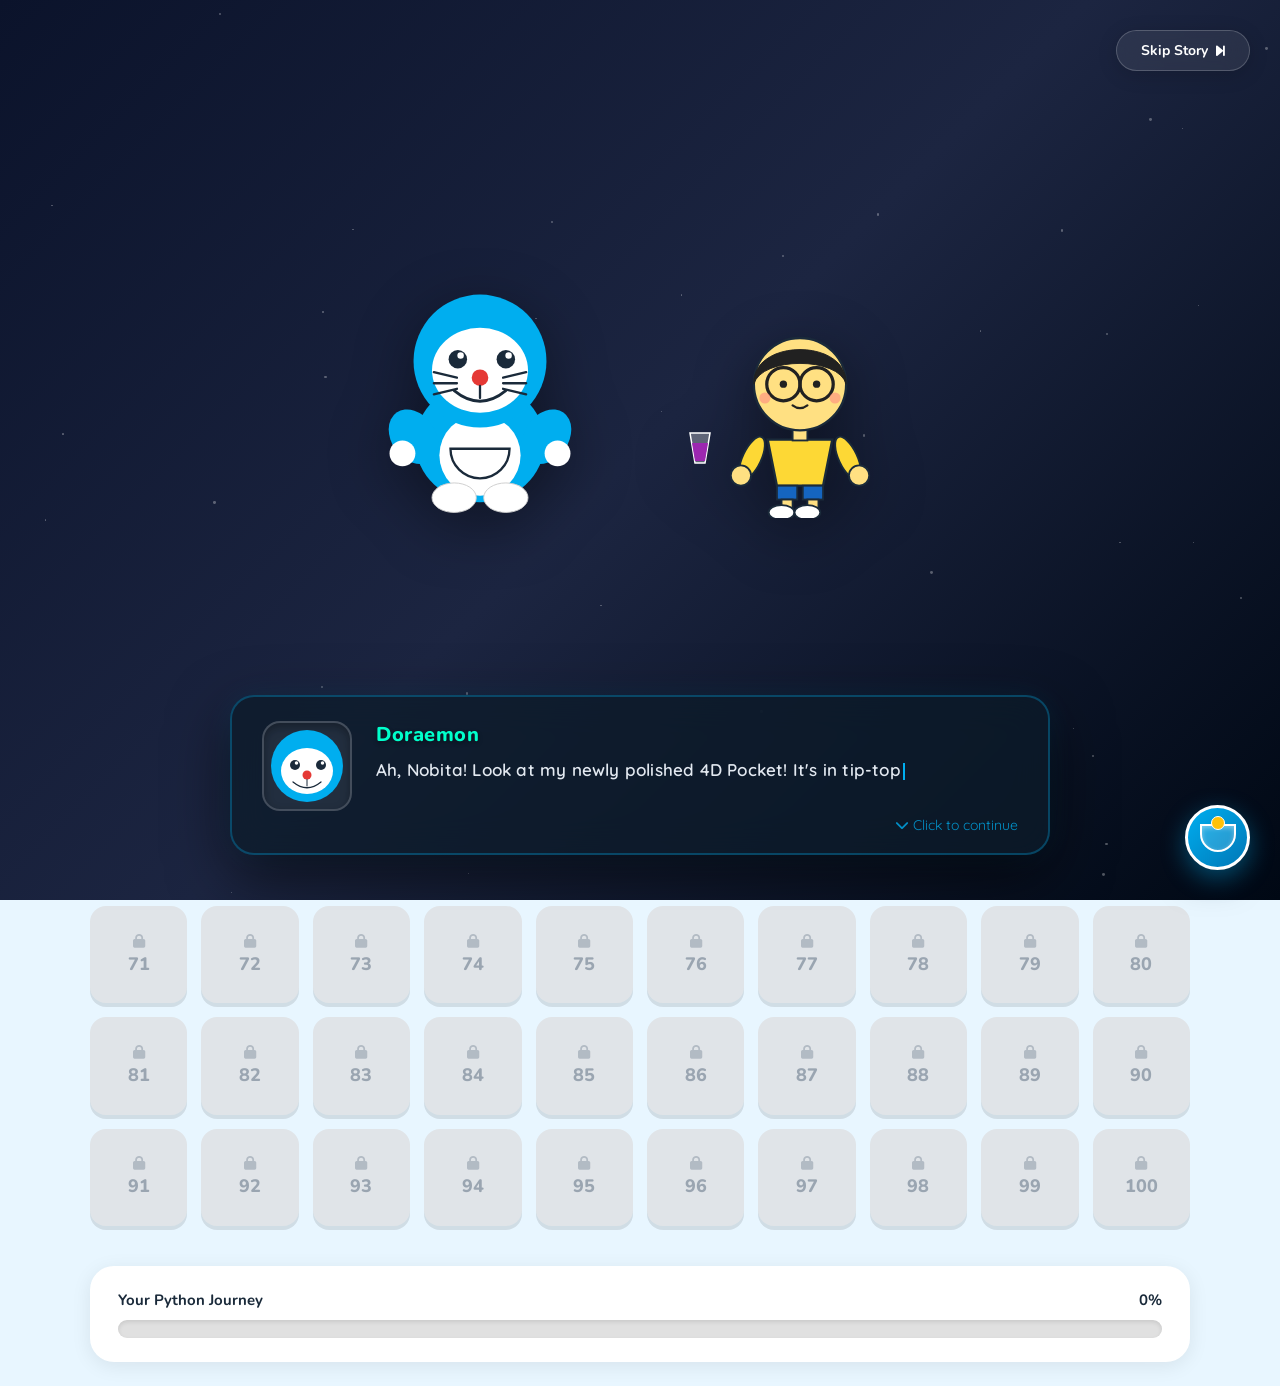
==== commit b1bd35ff: "Fix streak logic to initialize at 0 and remove 'day streak' text label" ====
--- a/pybe/home.html
+++ b/pybe/home.html
@@ -254,13 +254,13 @@
         }
 
         // One-time reset to ensure testing progress starts fresh
-        if (!localStorage.getItem('pybe_journey_reset_v5')) {
+        if (!localStorage.getItem('pybe_journey_reset_v6')) {
             localStorage.removeItem('pybe_progress_v1');
             localStorage.removeItem('pybe_student_name');
             localStorage.removeItem('pybe_project_code');
             localStorage.removeItem('pybe_github_link');
             localStorage.removeItem('pybe_project_type');
-            localStorage.setItem('pybe_journey_reset_v5', 'true');
+            localStorage.setItem('pybe_journey_reset_v6', 'true');
         }
 
         // ── Load progress ──────────────────────────────────────
@@ -387,9 +387,9 @@
         const streak = progress.streak || 0;
         const streakEl = document.getElementById('navStreak');
         const streakTextEl = document.getElementById('navStreakText');
-        if (streak > 0 && streakEl && streakTextEl) {
+        if (streakEl && streakTextEl) {
             streakEl.style.display = 'flex';
-            streakTextEl.textContent = `${streak} day streak`;
+            streakTextEl.textContent = `${streak}`;
         }
 
         const pctText = document.getElementById('progressPercent');
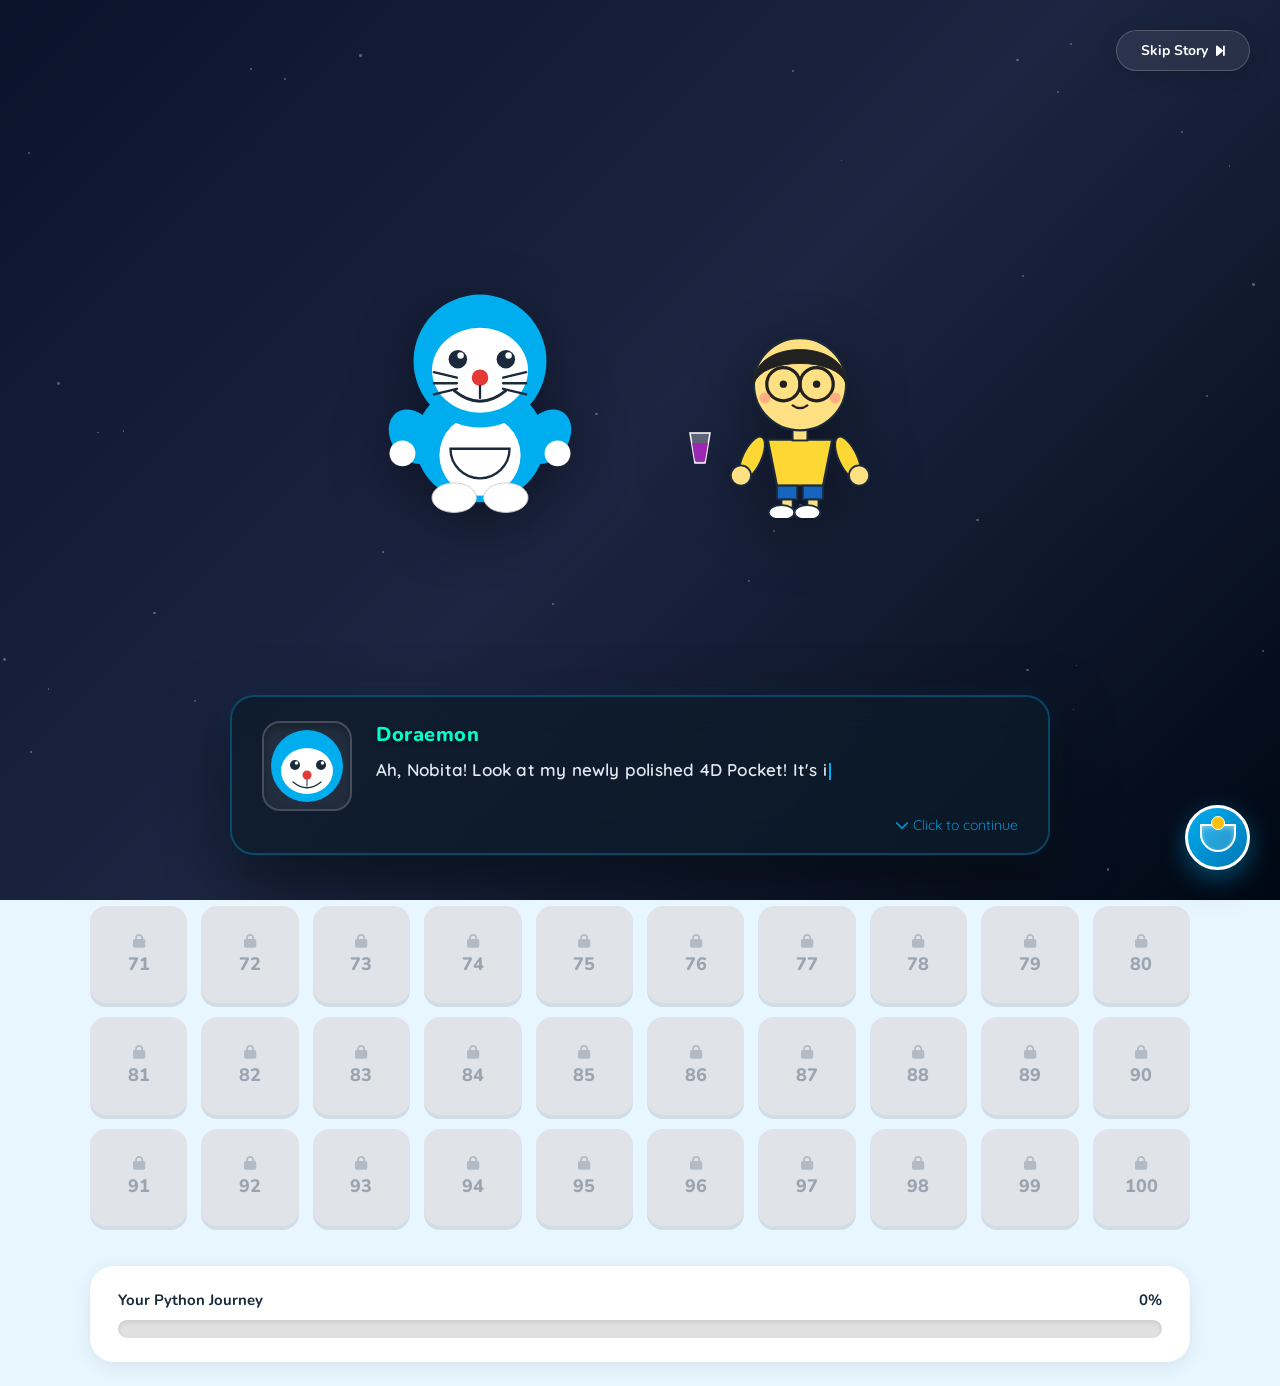
==== commit 34fb5cbb: "Fix streak initialization when first level is completed on the same day" ====
--- a/pybe/home.html
+++ b/pybe/home.html
@@ -254,13 +254,13 @@
         }
 
         // One-time reset to ensure testing progress starts fresh
-        if (!localStorage.getItem('pybe_journey_reset_v6')) {
+        if (!localStorage.getItem('pybe_journey_reset_v7')) {
             localStorage.removeItem('pybe_progress_v1');
             localStorage.removeItem('pybe_student_name');
             localStorage.removeItem('pybe_project_code');
             localStorage.removeItem('pybe_github_link');
             localStorage.removeItem('pybe_project_type');
-            localStorage.setItem('pybe_journey_reset_v6', 'true');
+            localStorage.setItem('pybe_journey_reset_v7', 'true');
         }
 
         // ── Load progress ──────────────────────────────────────
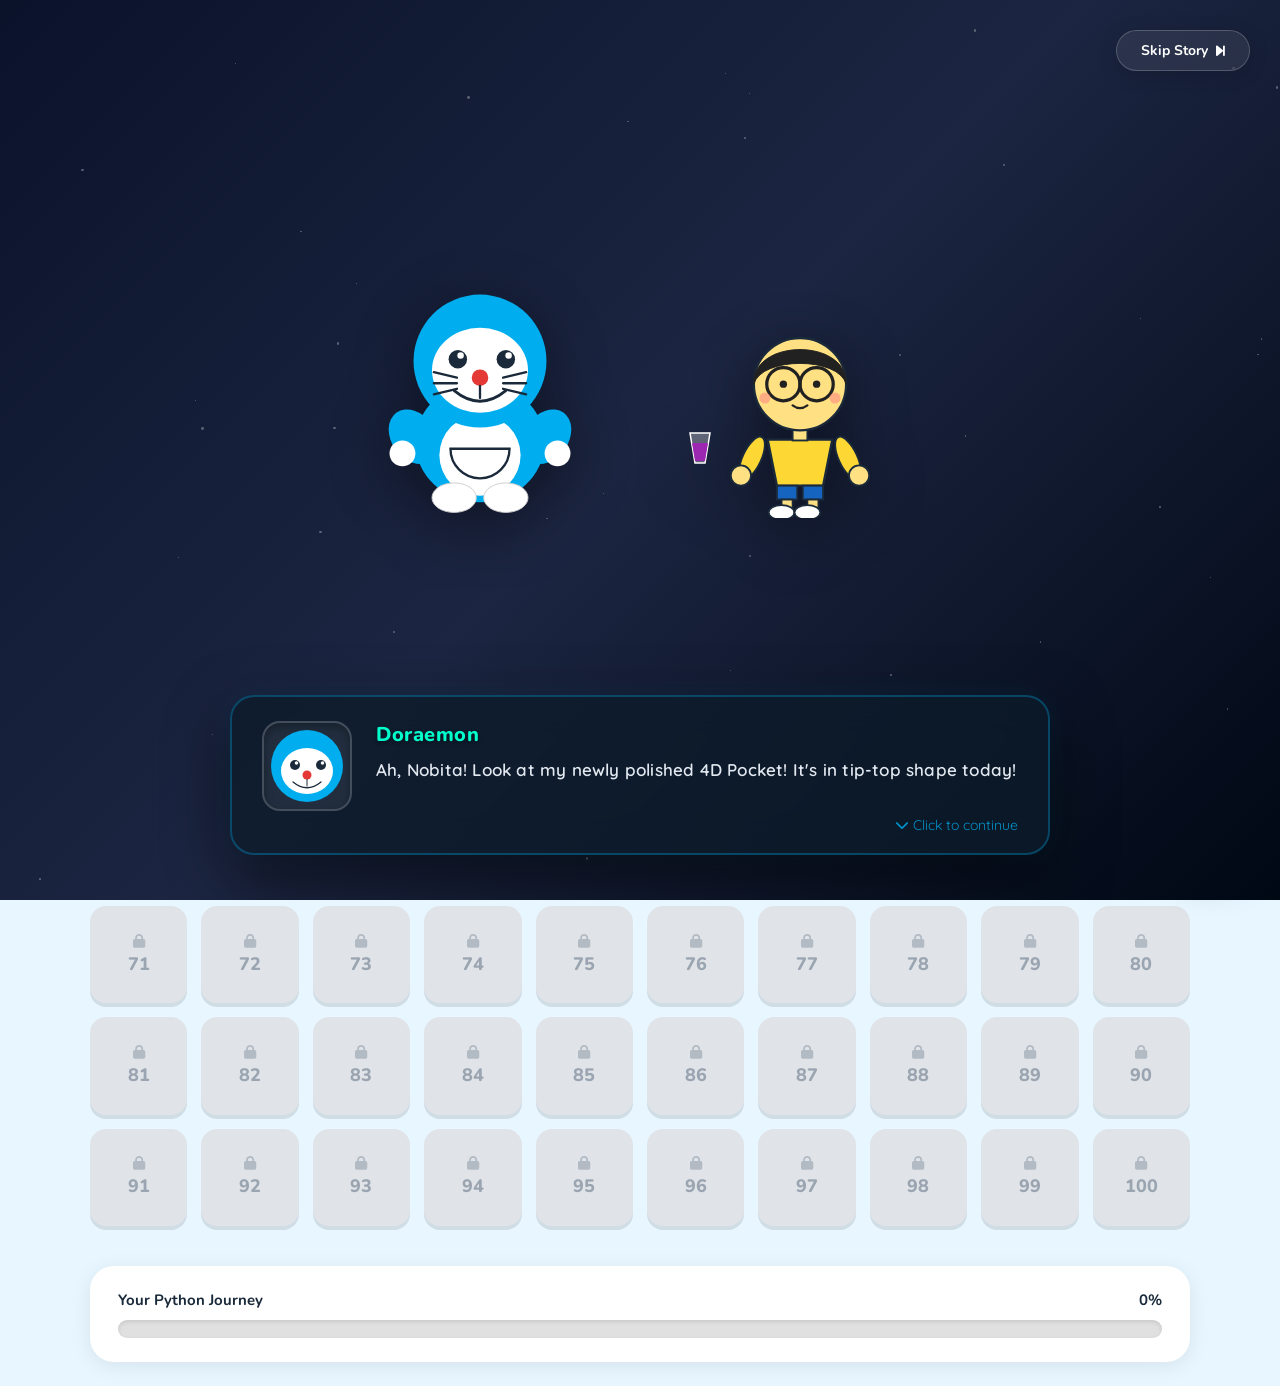
==== commit 2beaa61e: "feat: implement inline Time Cloth rewind, 3-star rating, attempts badge, section navigation access, " ====
--- a/pybe/home.html
+++ b/pybe/home.html
@@ -253,14 +253,22 @@
             }
         }
 
-        // One-time reset to ensure testing progress starts fresh
-        if (!localStorage.getItem('pybe_journey_reset_v7')) {
+        // Reset progress if reset query parameter is present, or if it is a new version reset
+        const urlParams = new URLSearchParams(window.location.search);
+        if (urlParams.get('reset') === 'true' || !localStorage.getItem('pybe_journey_reset_v11')) {
             localStorage.removeItem('pybe_progress_v1');
+            localStorage.removeItem('pybe_progress');
+            localStorage.removeItem('pybe_pocket_state_v1');
+            localStorage.removeItem('pybe_time_tv_history');
             localStorage.removeItem('pybe_student_name');
             localStorage.removeItem('pybe_project_code');
             localStorage.removeItem('pybe_github_link');
             localStorage.removeItem('pybe_project_type');
-            localStorage.setItem('pybe_journey_reset_v7', 'true');
+            localStorage.removeItem('pybe_dev_mode'); // Clear dev mode to force student mode
+            localStorage.setItem('pybe_journey_reset_v11', 'true');
+            if (urlParams.get('reset') === 'true') {
+                window.history.replaceState({}, document.title, window.location.pathname);
+            }
         }
 
         // ── Load progress ──────────────────────────────────────
@@ -298,13 +306,14 @@
                     let starsHTML = '';
                     if (state === 'completed') {
                         const attempts = (progress.attempts && progress.attempts[lvl]) || 1;
-                        let stars = 5;
-                        if (attempts === 2) stars = 4;
-                        else if (attempts === 3) stars = 3;
-                        else if (attempts === 4 || attempts === 5) stars = 2;
-                        else if (attempts > 5) stars = 1;
-
-                        starsHTML = `<div class="card-stars">${Array(stars).fill('<i class="fas fa-star"></i>').join('')}</div>`;
+                        let stars = 0;
+                        if (attempts === 1) stars = 3;
+                        else if (attempts === 2) stars = 2;
+                        else if (attempts === 3) stars = 1;
+
+                        if (stars > 0) {
+                            starsHTML = `<div class="card-stars">${Array(stars).fill('<i class="fas fa-star"></i>').join('')}</div>`;
+                        }
                     }
                     card.innerHTML = `
                         ${starsHTML}
@@ -510,6 +519,12 @@
             const storyContainer = document.createElement('div');
             storyContainer.className = 'story-container';
             storyContainer.id = 'storyContainer';
+            
+            // Hide floating pocket button during story mode
+            const style = document.createElement('style');
+            style.id = 'tempStoryStyle';
+            style.innerHTML = '#floatingPocketBtn { display: none !important; }';
+            document.head.appendChild(style);
             
             // Build Cinematic Stars
             let starsHTML = '';
@@ -893,6 +908,10 @@
                 
                 buildGrid();
                 
+                // Show floating pocket button again
+                const tempStyle = document.getElementById('tempStoryStyle');
+                if (tempStyle) tempStyle.remove();
+                
                 storyContainer.classList.add('fade-out');
                 setTimeout(() => {
                     storyContainer.remove();
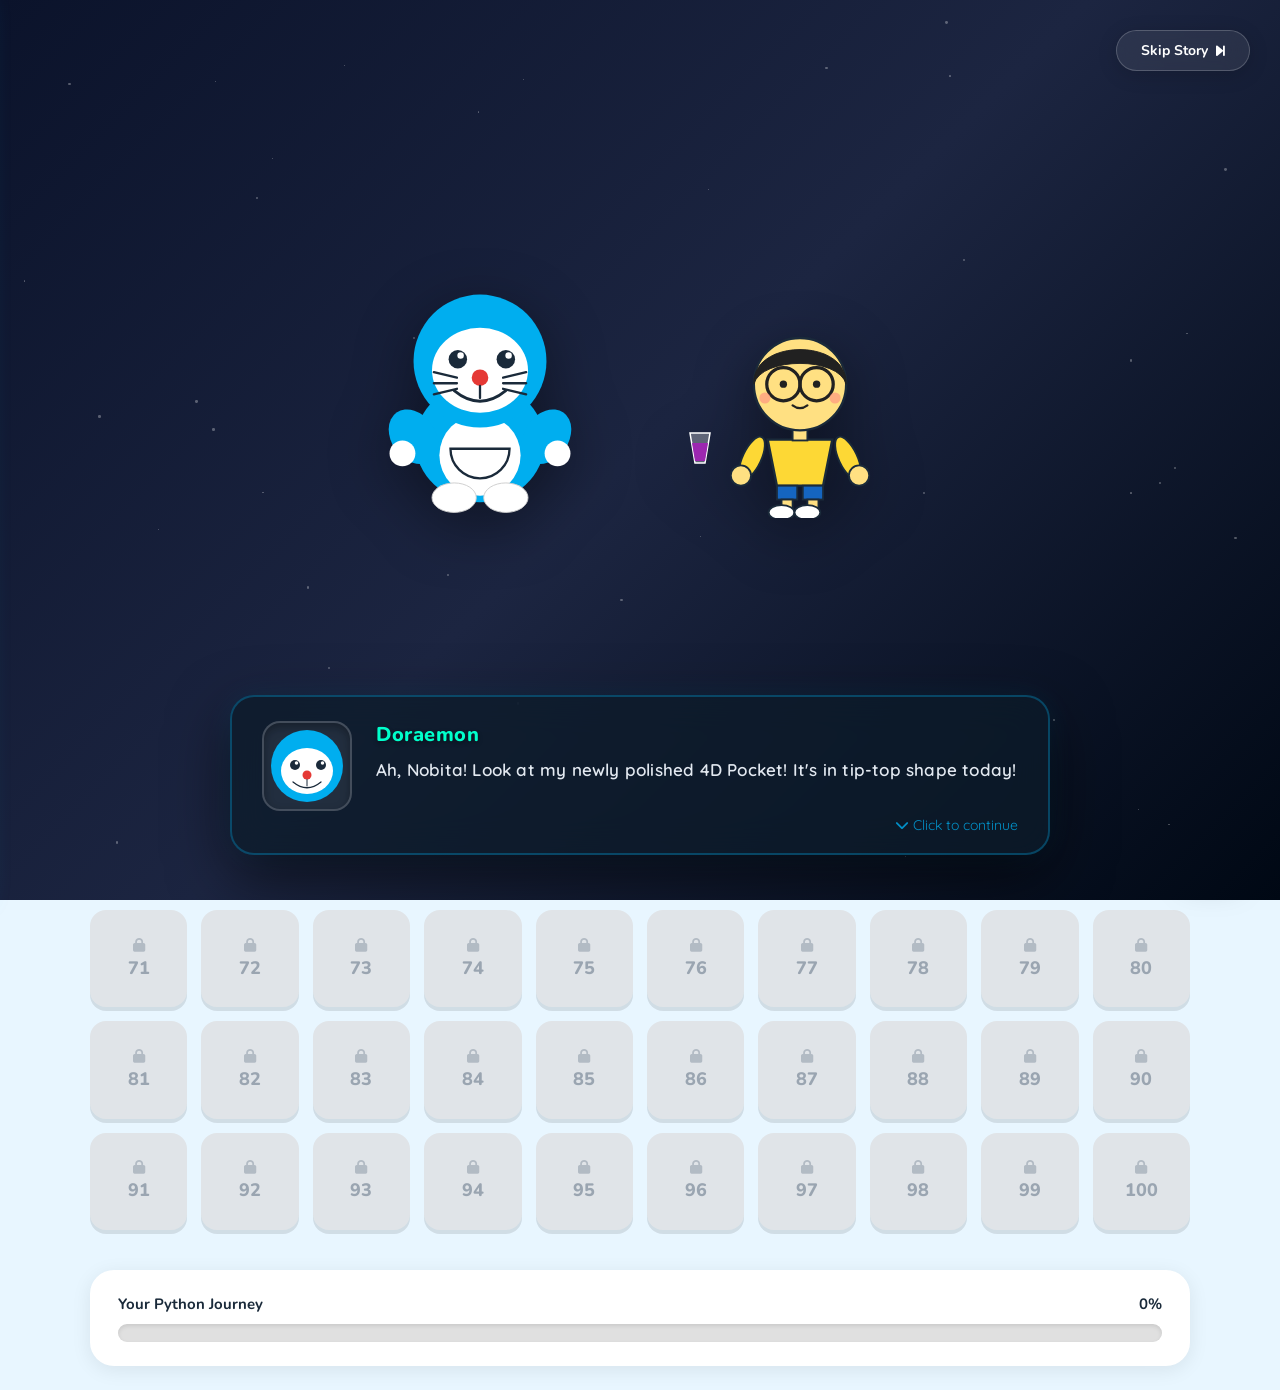
==== commit d6683299: "Implement Hamburger Menu on Levels page, My Profile modal with dynamic SA points, and persistence of" ====
--- a/pybe/home.html
+++ b/pybe/home.html
@@ -8,6 +8,327 @@
     <link href="https://fonts.googleapis.com/css2?family=Nunito:wght@400;600;700;800;900&family=Quicksand:wght@400;500;600;700&family=Fira+Code&display=swap" rel="stylesheet">
     <link rel="stylesheet" href="https://cdnjs.cloudflare.com/ajax/libs/font-awesome/6.5.0/css/all.min.css">
     <link rel="stylesheet" href="css/style.css">
+    <style>
+        /* Hamburger Menu Button */
+        .menu-btn {
+            background: none;
+            border: none;
+            width: 42px;
+            height: 42px;
+            border-radius: 50%;
+            display: flex;
+            align-items: center;
+            justify-content: center;
+            font-size: 20px;
+            color: var(--blue);
+            cursor: pointer;
+            transition: all 0.25s ease;
+            margin-right: 8px;
+        }
+        .menu-btn:hover {
+            background: rgba(0, 174, 239, 0.1);
+            transform: scale(1.08);
+        }
+        .menu-btn:active {
+            transform: scale(0.92);
+        }
+
+        /* Slide-out Sidebar Drawer */
+        .menu-drawer-overlay {
+            position: fixed;
+            top: 0;
+            left: 0;
+            width: 100vw;
+            height: 100vh;
+            background: rgba(0, 15, 30, 0.45);
+            backdrop-filter: blur(3px);
+            z-index: 99999;
+            opacity: 0;
+            visibility: hidden;
+            transition: opacity 0.3s ease, visibility 0.3s ease;
+        }
+        .menu-drawer-overlay.open {
+            opacity: 1;
+            visibility: visible;
+        }
+        .menu-drawer {
+            position: fixed;
+            top: 0;
+            left: -320px;
+            width: 300px;
+            height: 100vh;
+            background: #111e29;
+            box-shadow: 4px 0 24px rgba(0, 174, 239, 0.25);
+            z-index: 100000;
+            transition: left 0.3s cubic-bezier(0.4, 0, 0.2, 1);
+            display: flex;
+            flex-direction: column;
+            border-right: 4px solid #00AEEF;
+        }
+        .menu-drawer.open {
+            left: 0;
+        }
+        .drawer-header {
+            padding: 20px 24px;
+            background: #162635;
+            border-bottom: 2px dashed rgba(0, 174, 239, 0.2);
+            display: flex;
+            align-items: center;
+            justify-content: space-between;
+        }
+        .drawer-title {
+            font-family: 'Nunito', sans-serif;
+            font-size: 20px;
+            font-weight: 800;
+            color: #00AEEF;
+            display: flex;
+            align-items: center;
+            gap: 10px;
+        }
+        .drawer-close-btn {
+            background: none;
+            border: none;
+            color: #6B7B8A;
+            font-size: 22px;
+            cursor: pointer;
+            transition: color 0.2s;
+            line-height: 1;
+        }
+        .drawer-close-btn:hover {
+            color: #00AEEF;
+        }
+        .drawer-items {
+            padding: 20px 16px;
+            display: flex;
+            flex-direction: column;
+            gap: 12px;
+        }
+        .drawer-item {
+            display: flex;
+            align-items: center;
+            gap: 16px;
+            padding: 14px 20px;
+            background: #1a2c3d;
+            border: 2px solid transparent;
+            border-radius: 14px;
+            color: #FFF;
+            font-family: 'Quicksand', sans-serif;
+            font-size: 16px;
+            font-weight: 700;
+            cursor: pointer;
+            transition: all 0.25s ease;
+        }
+        .drawer-item:hover {
+            background: #20374d;
+            border-color: #00AEEF;
+            transform: translateY(-2px);
+            box-shadow: 0 4px 12px rgba(0, 174, 239, 0.15);
+        }
+        .drawer-item i {
+            font-size: 18px;
+            color: #00AEEF;
+        }
+        .drawer-footer {
+            margin-top: auto;
+            padding: 24px;
+            text-align: center;
+            font-size: 12px;
+            color: #6B7B8A;
+            font-family: 'Quicksand', sans-serif;
+            border-top: 1px solid rgba(255, 255, 255, 0.05);
+        }
+
+        /* Profile Modal Overlay */
+        .profile-modal-overlay {
+            position: fixed;
+            top: 0;
+            left: 0;
+            width: 100vw;
+            height: 100vh;
+            background: rgba(0, 15, 30, 0.6);
+            backdrop-filter: blur(6px);
+            z-index: 100001;
+            display: flex;
+            align-items: center;
+            justify-content: center;
+            opacity: 0;
+            visibility: hidden;
+            transition: opacity 0.3s ease, visibility 0.3s ease;
+        }
+        .profile-modal-overlay.open {
+            opacity: 1;
+            visibility: visible;
+        }
+        .profile-modal-card {
+            width: 90%;
+            max-width: 480px;
+            background: #111e29;
+            border: 4px solid #00AEEF;
+            border-radius: 28px;
+            padding: 28px;
+            box-shadow: 0 12px 36px rgba(0, 174, 239, 0.3);
+            transform: scale(0.85);
+            transition: transform 0.3s cubic-bezier(0.34, 1.56, 0.64, 1);
+            position: relative;
+        }
+        .profile-modal-overlay.open .profile-modal-card {
+            transform: scale(1);
+        }
+        .profile-modal-close {
+            position: absolute;
+            right: 20px;
+            top: 20px;
+            background: none;
+            border: none;
+            font-size: 24px;
+            color: #6B7B8A;
+            cursor: pointer;
+            transition: color 0.2s;
+            line-height: 1;
+        }
+        .profile-modal-close:hover {
+            color: #00AEEF;
+        }
+        .avatar-section {
+            display: flex;
+            flex-direction: column;
+            align-items: center;
+            margin-bottom: 24px;
+        }
+        .current-avatar-container {
+            width: 100px;
+            height: 100px;
+            border-radius: 50%;
+            background: #E8F6FF;
+            border: 4px solid #00AEEF;
+            display: flex;
+            align-items: center;
+            justify-content: center;
+            font-size: 56px;
+            box-shadow: 0 8px 20px rgba(0, 174, 239, 0.2);
+            margin-bottom: 16px;
+            transition: transform 0.3s ease;
+        }
+        .current-avatar-container:hover {
+            transform: scale(1.05);
+        }
+        .avatar-grid {
+            display: flex;
+            gap: 12px;
+            justify-content: center;
+            flex-wrap: wrap;
+        }
+        .avatar-option {
+            width: 44px;
+            height: 44px;
+            border-radius: 50%;
+            background: #1c2e3f;
+            border: 2px solid transparent;
+            display: flex;
+            align-items: center;
+            justify-content: center;
+            font-size: 24px;
+            cursor: pointer;
+            transition: all 0.2s ease;
+        }
+        .avatar-option:hover {
+            transform: scale(1.1);
+            background: #243b52;
+        }
+        .avatar-option.selected {
+            border-color: #00AEEF;
+            background: #E8F6FF;
+            box-shadow: 0 0 10px rgba(0, 174, 239, 0.4);
+        }
+        .profile-name-section {
+            margin-bottom: 24px;
+            text-align: center;
+        }
+        .profile-name-label {
+            font-family: 'Quicksand', sans-serif;
+            font-size: 13px;
+            font-weight: 700;
+            color: #6B7B8A;
+            margin-bottom: 6px;
+            display: block;
+        }
+        .profile-name-input {
+            width: 100%;
+            padding: 12px 18px;
+            background: #1a2c3d;
+            border: 2px solid rgba(0, 174, 239, 0.2);
+            border-radius: 12px;
+            color: #FFF;
+            font-family: 'Nunito', sans-serif;
+            font-size: 18px;
+            font-weight: 700;
+            text-align: center;
+            outline: none;
+            transition: all 0.2s;
+        }
+        .profile-name-input:focus {
+            border-color: #00AEEF;
+            background: #20354a;
+            box-shadow: 0 0 12px rgba(0, 174, 239, 0.25);
+        }
+        .profile-stats {
+            display: grid;
+            grid-template-columns: 1fr 1fr;
+            gap: 16px;
+            margin-bottom: 12px;
+        }
+        .profile-stat-card {
+            background: #162635;
+            border-radius: 16px;
+            padding: 16px;
+            text-align: center;
+            border: 2px solid transparent;
+            transition: transform 0.2s;
+        }
+        .profile-stat-card:hover {
+            transform: translateY(-2px);
+            border-color: rgba(0, 174, 239, 0.2);
+        }
+        .profile-stat-val {
+            font-family: 'Nunito', sans-serif;
+            font-size: 22px;
+            font-weight: 900;
+            color: #00AEEF;
+            margin-bottom: 4px;
+        }
+        .profile-stat-lbl {
+            font-family: 'Quicksand', sans-serif;
+            font-size: 12px;
+            font-weight: 700;
+            color: #6B7B8A;
+        }
+        .profile-stat-card.full-width {
+            grid-column: span 2;
+            background: linear-gradient(135deg, #162635 0%, #1e3549 100%);
+            border: 2px solid #FFD54F;
+            box-shadow: 0 4px 15px rgba(255, 213, 79, 0.1);
+        }
+        .profile-stat-card.full-width .profile-stat-val {
+            color: #FFD54F;
+            font-size: 26px;
+            display: flex;
+            align-items: center;
+            justify-content: center;
+            gap: 8px;
+        }
+        .sa-explanation {
+            font-family: 'Quicksand', sans-serif;
+            font-size: 11.5px;
+            color: #8C9CAE;
+            line-height: 1.45;
+            text-align: center;
+            background: rgba(255, 255, 255, 0.02);
+            padding: 12px;
+            border-radius: 12px;
+            border: 1px dashed rgba(255, 255, 255, 0.08);
+            margin-top: 8px;
+        }
+    </style>
 </head>
 <body>
 
@@ -119,6 +440,9 @@
         <!-- Navbar -->
         <div class="navbar">
             <div class="nav-logo">
+                <button class="menu-btn" id="menuBtn" title="Menu">
+                    <i class="fas fa-bars"></i>
+                </button>
                 <svg width="36" height="36" viewBox="0 0 200 220" xmlns="http://www.w3.org/2000/svg">
                     <ellipse cx="100" cy="155" rx="65" ry="60" fill="#00AEEF"/>
                     <ellipse cx="100" cy="165" rx="40" ry="40" fill="#FFFFFF"/>
@@ -181,6 +505,74 @@
             <div class="unlock-name" id="unlockGadgetName">Bamboo Copter</div>
             <div class="unlock-desc" id="unlockGadgetDesc">Flies over code obstacles. Unlocks advanced stepper shortcuts.</div>
             <button class="claim-btn" id="claimGadgetBtn">Claim Gadget 🎒</button>
+        </div>
+    </div>
+
+    <!-- Slide-out Sidebar Drawer -->
+    <div class="menu-drawer-overlay" id="menuDrawerOverlay"></div>
+    <div class="menu-drawer" id="menuDrawer">
+        <div class="drawer-header">
+            <div class="drawer-title">
+                <span>🤖 PyBe Navigation</span>
+            </div>
+            <button class="drawer-close-btn" id="drawerCloseBtn">&times;</button>
+        </div>
+        <div class="drawer-items">
+            <div class="drawer-item" id="btnDrawerProfile">
+                <i class="fas fa-user-circle"></i>
+                <span>My Profile</span>
+            </div>
+        </div>
+        <div class="drawer-footer">
+            <span>PyBe Journey v1.1</span>
+        </div>
+    </div>
+
+    <!-- My Profile Modal -->
+    <div class="profile-modal-overlay" id="profileModalOverlay">
+        <div class="profile-modal-card">
+            <button class="profile-modal-close" id="profileModalCloseBtn">&times;</button>
+            
+            <!-- Avatar Selection -->
+            <div class="avatar-section">
+                <div class="current-avatar-container" id="currentAvatar">👦</div>
+                <div class="avatar-grid">
+                    <div class="avatar-option" data-avatar="🐱" title="Doraemon">🐱</div>
+                    <div class="avatar-option" data-avatar="👦" title="Nobita">👦</div>
+                    <div class="avatar-option" data-avatar="👧" title="Shizuka">👧</div>
+                    <div class="avatar-option" data-avatar="🦍" title="Gian">🦍</div>
+                    <div class="avatar-option" data-avatar="🦊" title="Suneo">🦊</div>
+                </div>
+            </div>
+
+            <!-- Profile Name Input -->
+            <div class="profile-name-section">
+                <span class="profile-name-label">STUDENT NAME</span>
+                <input type="text" class="profile-name-input" id="profileNameInput" placeholder="Enter your name...">
+            </div>
+
+            <!-- Stats Grid -->
+            <div class="profile-stats">
+                <div class="profile-stat-card">
+                    <div class="profile-stat-val" id="profileStatCleared">0</div>
+                    <div class="profile-stat-lbl">Levels Cleared</div>
+                </div>
+                <div class="profile-stat-card">
+                    <div class="profile-stat-val" id="profileStatStreak">0 🔥</div>
+                    <div class="profile-stat-lbl">Daily Streak</div>
+                </div>
+                <div class="profile-stat-card full-width">
+                    <div class="profile-stat-val" id="profileStatSA">0 🏆</div>
+                    <div class="profile-stat-lbl">Super Accuracy (SA) Points</div>
+                </div>
+            </div>
+
+            <!-- Explanation -->
+            <div class="sa-explanation">
+                <strong>How SA Points are calculated:</strong><br>
+                SA Points = Stars × MCQ Test Score% per level.<br>
+                <em>Earn stars by solving levels in fewer attempts!</em>
+            </div>
         </div>
     </div>
 
@@ -1279,6 +1671,139 @@
             if (modal) modal.classList.remove('visible');
         }
 
+        // ── Hamburger Menu & Profile ──────────────────────────────
+        function initMenuAndProfile() {
+            const menuBtn = document.getElementById('menuBtn');
+            const menuDrawer = document.getElementById('menuDrawer');
+            const menuDrawerOverlay = document.getElementById('menuDrawerOverlay');
+            const drawerCloseBtn = document.getElementById('drawerCloseBtn');
+            
+            const btnDrawerProfile = document.getElementById('btnDrawerProfile');
+            
+            const profileModalOverlay = document.getElementById('profileModalOverlay');
+            const profileModalCloseBtn = document.getElementById('profileModalCloseBtn');
+            const profileNameInput = document.getElementById('profileNameInput');
+            const currentAvatar = document.getElementById('currentAvatar');
+            
+            // Drawer open/close
+            if (menuBtn) {
+                menuBtn.addEventListener('click', () => {
+                    if (typeof playSynthSound === 'function') playSynthSound('click');
+                    menuDrawer.classList.add('open');
+                    menuDrawerOverlay.classList.add('open');
+                });
+            }
+            
+            function closeDrawer() {
+                menuDrawer.classList.remove('open');
+                menuDrawerOverlay.classList.remove('open');
+            }
+            
+            if (drawerCloseBtn) {
+                drawerCloseBtn.addEventListener('click', () => {
+                    if (typeof playSynthSound === 'function') playSynthSound('click');
+                    closeDrawer();
+                });
+            }
+            if (menuDrawerOverlay) {
+                menuDrawerOverlay.addEventListener('click', closeDrawer);
+            }
+            
+            if (btnDrawerProfile) {
+                btnDrawerProfile.addEventListener('click', () => {
+                    closeDrawer();
+                    openProfileModal();
+                });
+            }
+            
+            // Profile Modal Open/Close
+            function openProfileModal() {
+                if (typeof playSynthSound === 'function') playSynthSound('click');
+                
+                // Load info
+                const progress = window.PyBe ? window.PyBe.getProgress() : { currentLevel: 1, completed: [], streak: 0, attempts: {}, testScores: {} };
+                const name = localStorage.getItem('pybe_student_name') || 'Nobita';
+                const avatar = localStorage.getItem('pybe_profile_avatar') || '👦';
+                
+                profileNameInput.value = name;
+                currentAvatar.textContent = avatar;
+                
+                // Set active class in options
+                document.querySelectorAll('.avatar-option').forEach(opt => {
+                    if (opt.getAttribute('data-avatar') === avatar) {
+                        opt.classList.add('selected');
+                    } else {
+                        opt.classList.remove('selected');
+                    }
+                });
+                
+                // Completed count
+                const completed = progress.completed ? progress.completed.length : 0;
+                document.getElementById('profileStatCleared').textContent = completed;
+                
+                // Streak
+                const streak = progress.streak || 0;
+                document.getElementById('profileStatStreak').textContent = streak + " 🔥";
+                
+                // SA Points Calculation
+                let totalSA = 0;
+                if (progress.completed) {
+                    progress.completed.forEach(lvlId => {
+                        const attempts = (progress.attempts && progress.attempts[lvlId]) || 1;
+                        let stars = 0;
+                        if (attempts === 1) stars = 3;
+                        else if (attempts === 2) stars = 2;
+                        else if (attempts === 3) stars = 1;
+
+                        const testScore = (progress.testScores && progress.testScores[lvlId] !== undefined) ? progress.testScores[lvlId] : 100;
+                        totalSA += stars * testScore;
+                    });
+                }
+                document.getElementById('profileStatSA').textContent = totalSA.toLocaleString() + " 🏆";
+                
+                profileModalOverlay.classList.add('open');
+            }
+            
+            function closeProfileModal() {
+                if (typeof playSynthSound === 'function') playSynthSound('click');
+                profileModalOverlay.classList.remove('open');
+            }
+            
+            if (profileModalCloseBtn) {
+                profileModalCloseBtn.addEventListener('click', closeProfileModal);
+            }
+            if (profileModalOverlay) {
+                profileModalOverlay.addEventListener('click', (e) => {
+                    if (e.target === profileModalOverlay) closeProfileModal();
+                });
+            }
+            
+            // Avatar Selector click
+            document.querySelectorAll('.avatar-option').forEach(opt => {
+                opt.addEventListener('click', () => {
+                    if (typeof playSynthSound === 'function') playSynthSound('click');
+                    const avatar = opt.getAttribute('data-avatar');
+                    localStorage.setItem('pybe_profile_avatar', avatar);
+                    currentAvatar.textContent = avatar;
+                    
+                    document.querySelectorAll('.avatar-option').forEach(o => o.classList.remove('selected'));
+                    opt.classList.add('selected');
+                });
+            });
+            
+            // Name Input save
+            if (profileNameInput) {
+                profileNameInput.addEventListener('input', (e) => {
+                    const val = e.target.value.trim();
+                    if (val) {
+                        localStorage.setItem('pybe_student_name', val);
+                    }
+                });
+            }
+        }
+
+        initMenuAndProfile();
+
         // Register event listeners
         const pocketCloseBtn = document.getElementById('pocketCloseBtn');
         const pocketModalEl = document.getElementById('pocketModal');
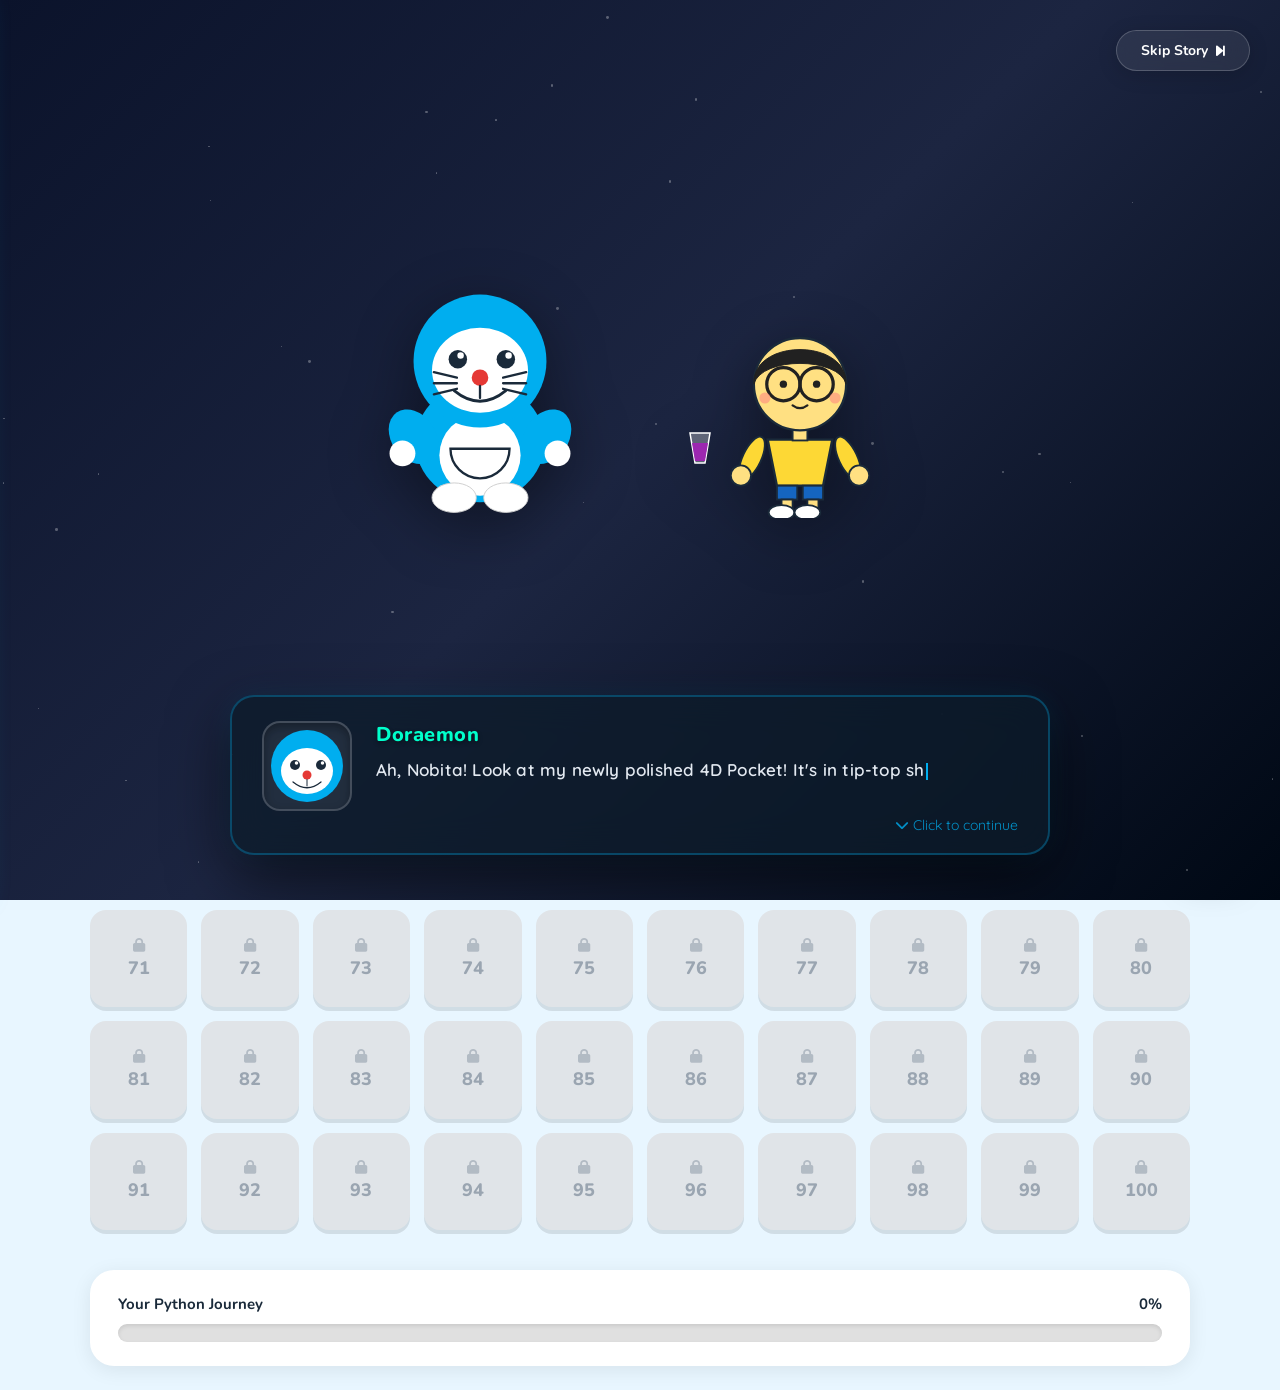
==== commit 73aa5d1f: "feat: implement anywhere door gadget, test attempt persistence, and fill-in-the-blank options across" ====
--- a/pybe/home.html
+++ b/pybe/home.html
@@ -1449,7 +1449,7 @@
         const GADGETS = [
             { id: 10,  name: "Bamboo Copter",  icon: "🚁", desc: "Flies over code obstacles. Unlocks advanced stepper shortcuts and visual fly-by animations.", milestone: 10 },
             { id: 20,  name: "Translation Jelly", icon: "🍮", desc: "Translates complex syntax. Unlocks detailed syntax definitions in coding sections.", milestone: 20 },
-            { id: 30,  name: "Anywhere Door",   icon: "🚪", desc: "Teleports across space. Enables fast-jump chapter map navigation in the level selector.", milestone: 30 },
+            { id: 30,  name: "Anywhere Door",   icon: "🚪", desc: "Teleports across space! Bypasses section locks to let you jump directly to any step (Description, Q&A, Test, Coding) inside a level.", milestone: 30 },
             { id: 40,  name: "Time Furoshiki",  icon: "🧣", desc: "Rewinds code state. Restores starter code instantly with a retro warp animation.", milestone: 40 },
             { id: 50,  name: "Memory Bread",   icon: "🍞", desc: "Eat to memorize. Unlocks Python data structures reference cheat-sheet.", milestone: 10 },
             { id: 60,  name: "Small Light",    icon: "🔦", desc: "Shrinks code complexity. Highlights redundant loops/lines or empty structures.", milestone: 60 },
--- a/pybe/css/style.css
+++ b/pybe/css/style.css
@@ -3428,3 +3428,44 @@
     line-height: 1.6;
     color: #eceff1;
 }
+
+/* ============================================================
+   ANYWHERE DOOR — STEPPER UNLOCKED THEME
+   ============================================================ */
+.step-item.anywhere-door-unlocked .step-circle {
+    border-color: #e91e63 !important;
+    color: #e91e63 !important;
+    box-shadow: 0 0 10px rgba(233, 30, 99, 0.25) !important;
+    cursor: pointer !important;
+}
+
+.step-item.anywhere-door-unlocked.active .step-circle {
+    background: #e91e63 !important;
+    color: white !important;
+    box-shadow: 0 0 15px rgba(233, 30, 99, 0.5) !important;
+}
+
+.step-item.anywhere-door-unlocked.done .step-circle {
+    background: #c2185b !important;
+    border-color: #c2185b !important;
+    color: white !important;
+}
+
+.step-item.anywhere-door-unlocked .step-label {
+    color: #c2185b !important;
+    font-weight: 700;
+}
+
+.step-item.anywhere-door-unlocked.active .step-label {
+    color: #880e4f !important;
+    text-shadow: 0 0 5px rgba(233, 30, 99, 0.2);
+}
+
+.step-item.anywhere-door-unlocked::after {
+    background: #ff80ab !important;
+}
+
+.step-item.anywhere-door-unlocked:hover .step-circle {
+    transform: scale(1.12);
+    box-shadow: 0 0 15px rgba(233, 30, 99, 0.6) !important;
+}
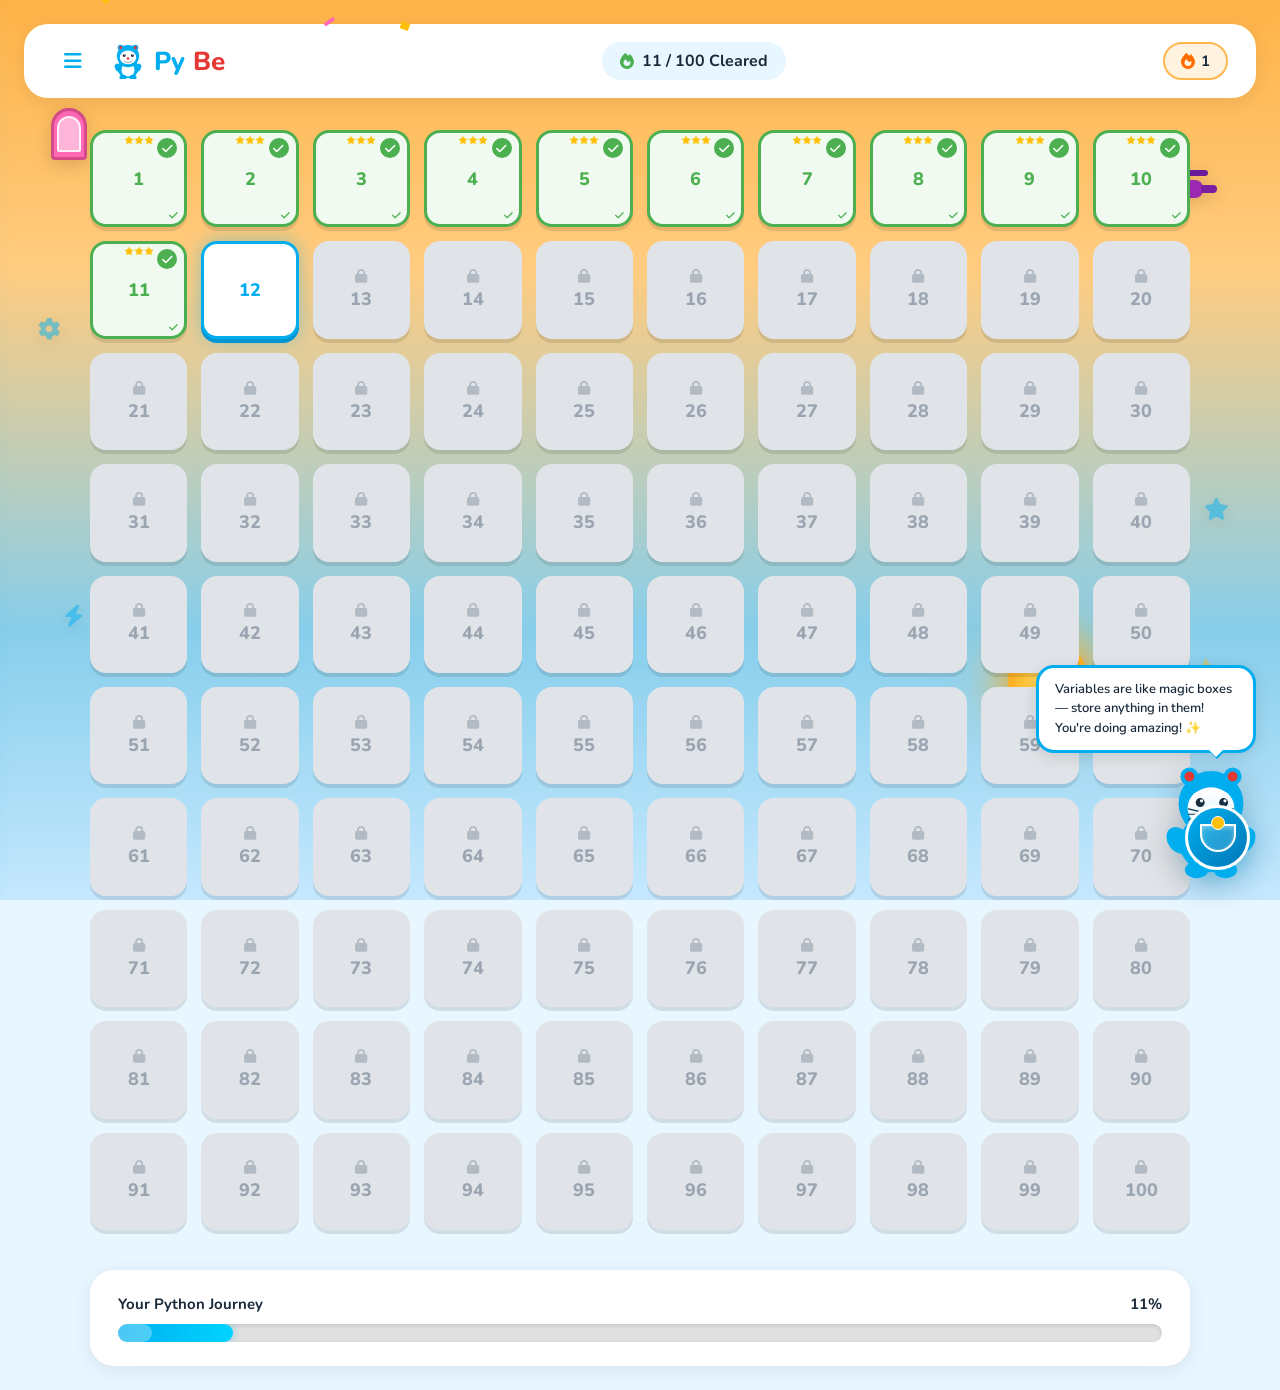
==== commit 3e4264f9: "Fix 4D Pocket layout: change inventory grid to 3x4 layout and resolve details panel overlapping" ====
--- a/pybe/home.html
+++ b/pybe/home.html
@@ -1447,16 +1447,18 @@
 
         // ===== GADGET UNLOCK SYSTEM LOGIC =====
         const GADGETS = [
-            { id: 10,  name: "Bamboo Copter",  icon: "🚁", desc: "Flies over code obstacles. Unlocks advanced stepper shortcuts and visual fly-by animations.", milestone: 10 },
-            { id: 20,  name: "Translation Jelly", icon: "🍮", desc: "Translates complex syntax. Unlocks detailed syntax definitions in coding sections.", milestone: 20 },
-            { id: 30,  name: "Anywhere Door",   icon: "🚪", desc: "Teleports across space! Bypasses section locks to let you jump directly to any step (Description, Q&A, Test, Coding) inside a level.", milestone: 30 },
-            { id: 40,  name: "Time Furoshiki",  icon: "🧣", desc: "Rewinds code state. Restores starter code instantly with a retro warp animation.", milestone: 40 },
-            { id: 50,  name: "Memory Bread",   icon: "🍞", desc: "Eat to memorize. Unlocks Python data structures reference cheat-sheet.", milestone: 10 },
-            { id: 60,  name: "Small Light",    icon: "🔦", desc: "Shrinks code complexity. Highlights redundant loops/lines or empty structures.", milestone: 60 },
-            { id: 70,  name: "Big Light",      icon: "🔍", desc: "Inspects large variables. Shows detailed console logs and step-by-step traces in level editor.", milestone: 70 },
-            { id: 80,  name: "Computer Pencil", icon: "✏️", desc: "Writes clean code. Unlocks automated line completions and smart syntax hints.", milestone: 80 },
-            { id: 90,  name: "Gourmet Tablecloth", icon: "🍽️", desc: "Boosts coding focus. Unlocks alternative visual retro/future themes.", milestone: 90 },
-            { id: 100, name: "Super Python Glove", icon: "🥊", desc: "Smashes any bug in sight. Certified Python wizard badge to brag in your achievements!", milestone: 100 }
+            { id: 10,  name: "Bamboo Copter",  icon: "🚁", desc: "Flies over code obstacles. Unlocks advanced stepper shortcuts and visual fly-by animations.", milestone: 0 },
+            { id: 20,  name: "Time Cloth",     icon: "⏳", desc: "Wraps mistakes to reverse time! Retry one incorrect test question or code submission per level, restoring lost marks.", milestone: 0 },
+            { id: 30,  name: "Anywhere Door",   icon: "🚪", desc: "Teleports across space! Bypasses section locks to let you jump directly to any step (Description, Q&A, Test, Coding) inside a level.", milestone: 0 },
+            { id: 40,  name: "Search Light",    icon: "🔦", desc: "Illuminates the solution! Writes the first 30% (3:10 ratio) lines of the correct code directly in your editor.", milestone: 10 },
+            { id: 60,  name: "Small Light",     icon: "🔦", desc: "Shrinks code complexity. Highlights redundant loops/lines or empty structures.", milestone: 20 },
+            { id: 65,  name: "Lucky Star",      icon: "⭐", desc: "Restores one lost daily streak every seven days! Automatically updates your active streak.", milestone: 30 },
+            { id: 70,  name: "Big Light",       icon: "🔍", desc: "Inspects large variables. Shows detailed console logs and step-by-step traces in level editor.", milestone: 40 },
+            { id: 75,  name: "Time TV",         icon: "📺", desc: "Launches the temporal dashboard! View previous level attempts, coding submissions, accuracy rates, and topic strengths.", milestone: 50 },
+            { id: 80,  name: "Computer Pencil", icon: "✏️", desc: "Writes clean code. Unlocks automated line completions and smart syntax hints.", milestone: 60 },
+            { id: 85,  name: "Energy Capsule",  icon: "💊", desc: "Provides one extra coding submission during a coding round without incrementing attempts or reducing efficiency scores.", milestone: 70 },
+            { id: 90,  name: "Gourmet Tablecloth", icon: "🍽️", desc: "Boosts coding focus. Unlocks alternative visual retro/future themes.", milestone: 80 },
+            { id: 100, name: "Super Python Glove", icon: "🥊", desc: "Smashes any bug in sight. Certified Python wizard badge to brag in your achievements!", milestone: 90 }
         ];
 
         // Web Audio API Synthesizer Sound Player
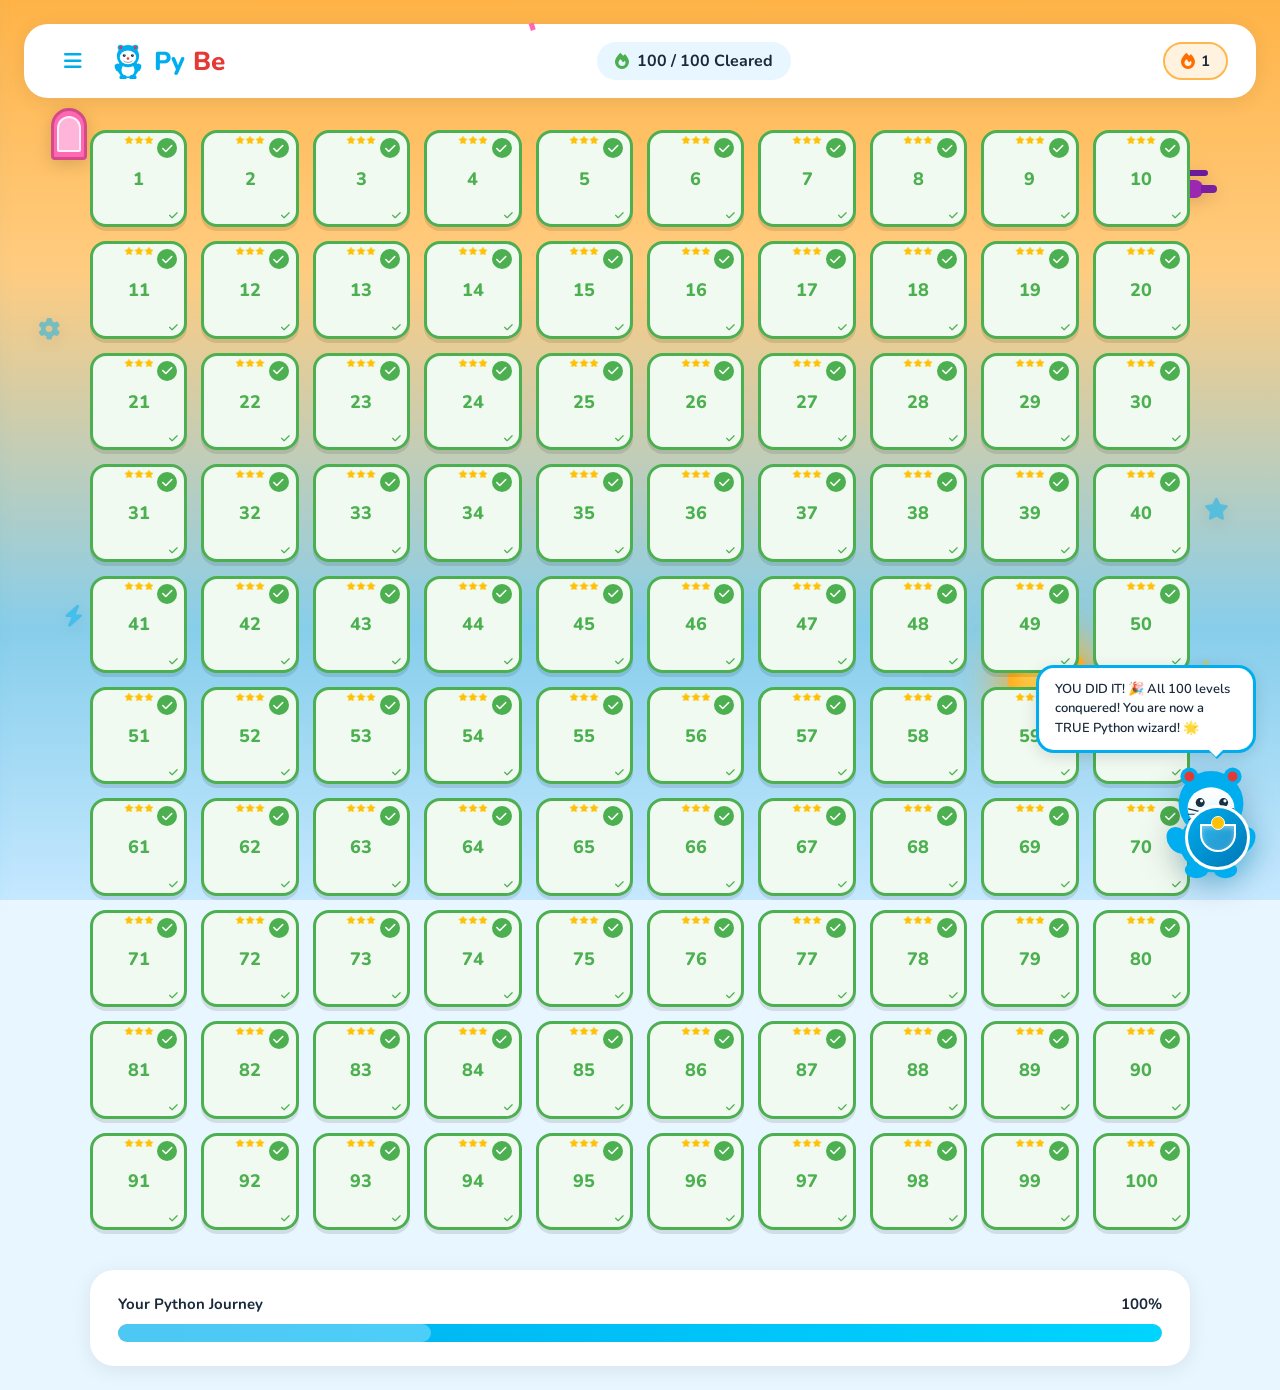
==== commit eb88e598: "feat: upgrade and polish python levels 91-99 with Doraemon-themed case studies" ====
--- a/pybe/home.html
+++ b/pybe/home.html
@@ -678,9 +678,8 @@
                 card.className = 'level-card';
                 card.dataset.level = lvl;
 
-                let state = 'locked';
+                let state = 'unlocked';
                 if (progress.completed.includes(lvl)) state = 'completed';
-                else if (progress.currentLevel > 0 && lvl <= progress.currentLevel) state = 'unlocked';
                 card.classList.add(state);
 
                 if (lvl === progress.currentLevel && state === 'unlocked') {
@@ -1541,41 +1540,19 @@
 
         // Check for pending gadget unlocks
         function checkGadgetUnlocks() {
+            // Disabled gadget claim modal popup as requested.
+            // Automatically make sure all pending gadgets are added to unlocked list silently.
             const completedCount = progress.completed.length;
-            
-            // Find gadgets whose milestone is met but not yet in progress.unlockedGadgets
-            const pendingGadget = GADGETS.find(g => completedCount >= g.milestone && !progress.unlockedGadgets.includes(g.milestone));
-            
-            if (pendingGadget) {
-                // Trigger unlock overlay
-                setTimeout(() => {
-                    const overlay = document.getElementById('gadgetUnlockOverlay');
-                    const iconEl = document.getElementById('unlockGadgetIcon');
-                    const nameEl = document.getElementById('unlockGadgetName');
-                    const descEl = document.getElementById('unlockGadgetDesc');
-                    
-                    if (overlay && iconEl && nameEl && descEl) {
-                        iconEl.textContent = pendingGadget.icon;
-                        nameEl.textContent = pendingGadget.name;
-                        descEl.textContent = pendingGadget.desc;
-                        
-                        overlay.classList.add('visible');
-                        playSynthSound('unlock');
-                        
-                        // Handle Claim
-                        document.getElementById('claimGadgetBtn').onclick = () => {
-                            playSynthSound('claim');
-                            progress.unlockedGadgets.push(pendingGadget.milestone);
-                            window.PyBe.saveProgress(progress);
-                            
-                            overlay.classList.remove('visible');
-                            updatePocketBadge();
-                            
-                            // Check for any more pending unlocks (cascade unlocks)
-                            setTimeout(checkGadgetUnlocks, 1000);
-                        };
-                    }
-                }, 1200); // Small delay to let the page load/confetti finish first
+            let updated = false;
+            GADGETS.forEach(g => {
+                if (completedCount >= g.milestone && !progress.unlockedGadgets.includes(g.milestone)) {
+                    progress.unlockedGadgets.push(g.milestone);
+                    updated = true;
+                }
+            });
+            if (updated) {
+                window.PyBe.saveProgress(progress);
+                updatePocketBadge();
             }
         }
 
